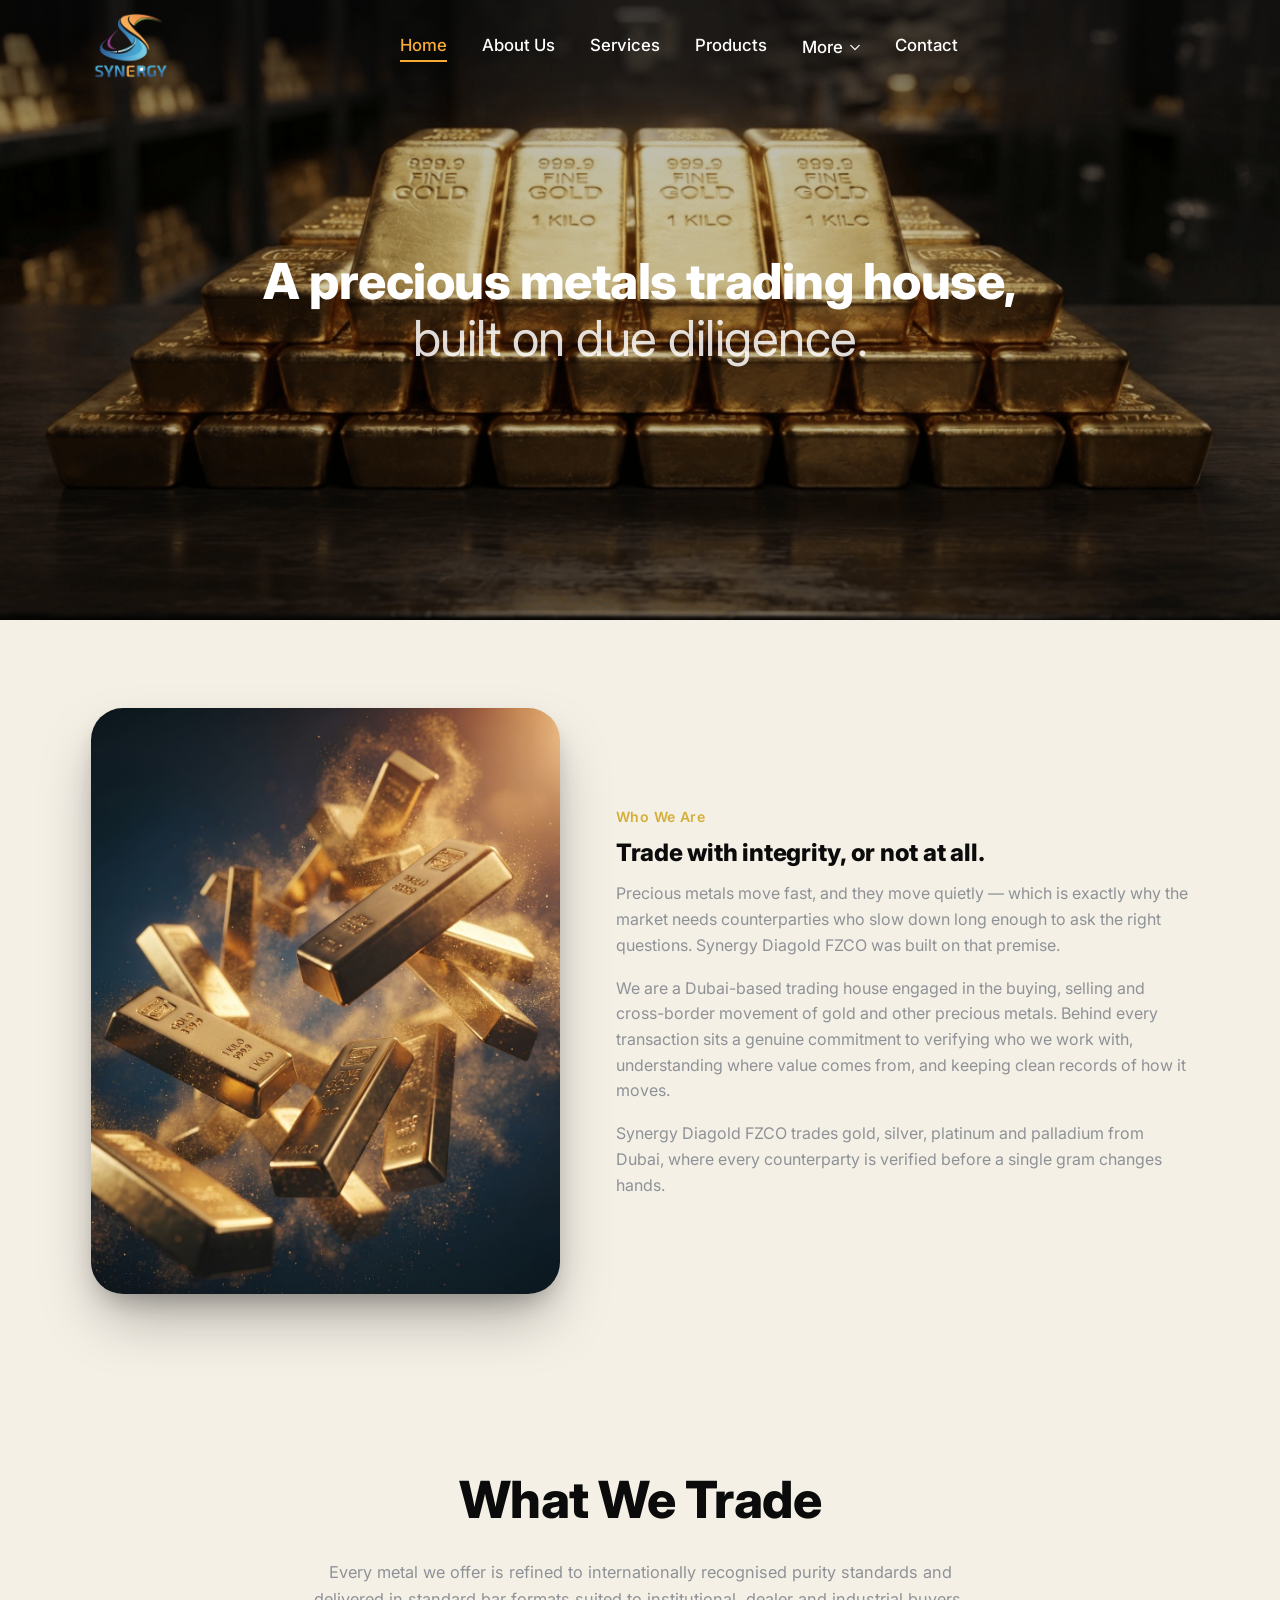
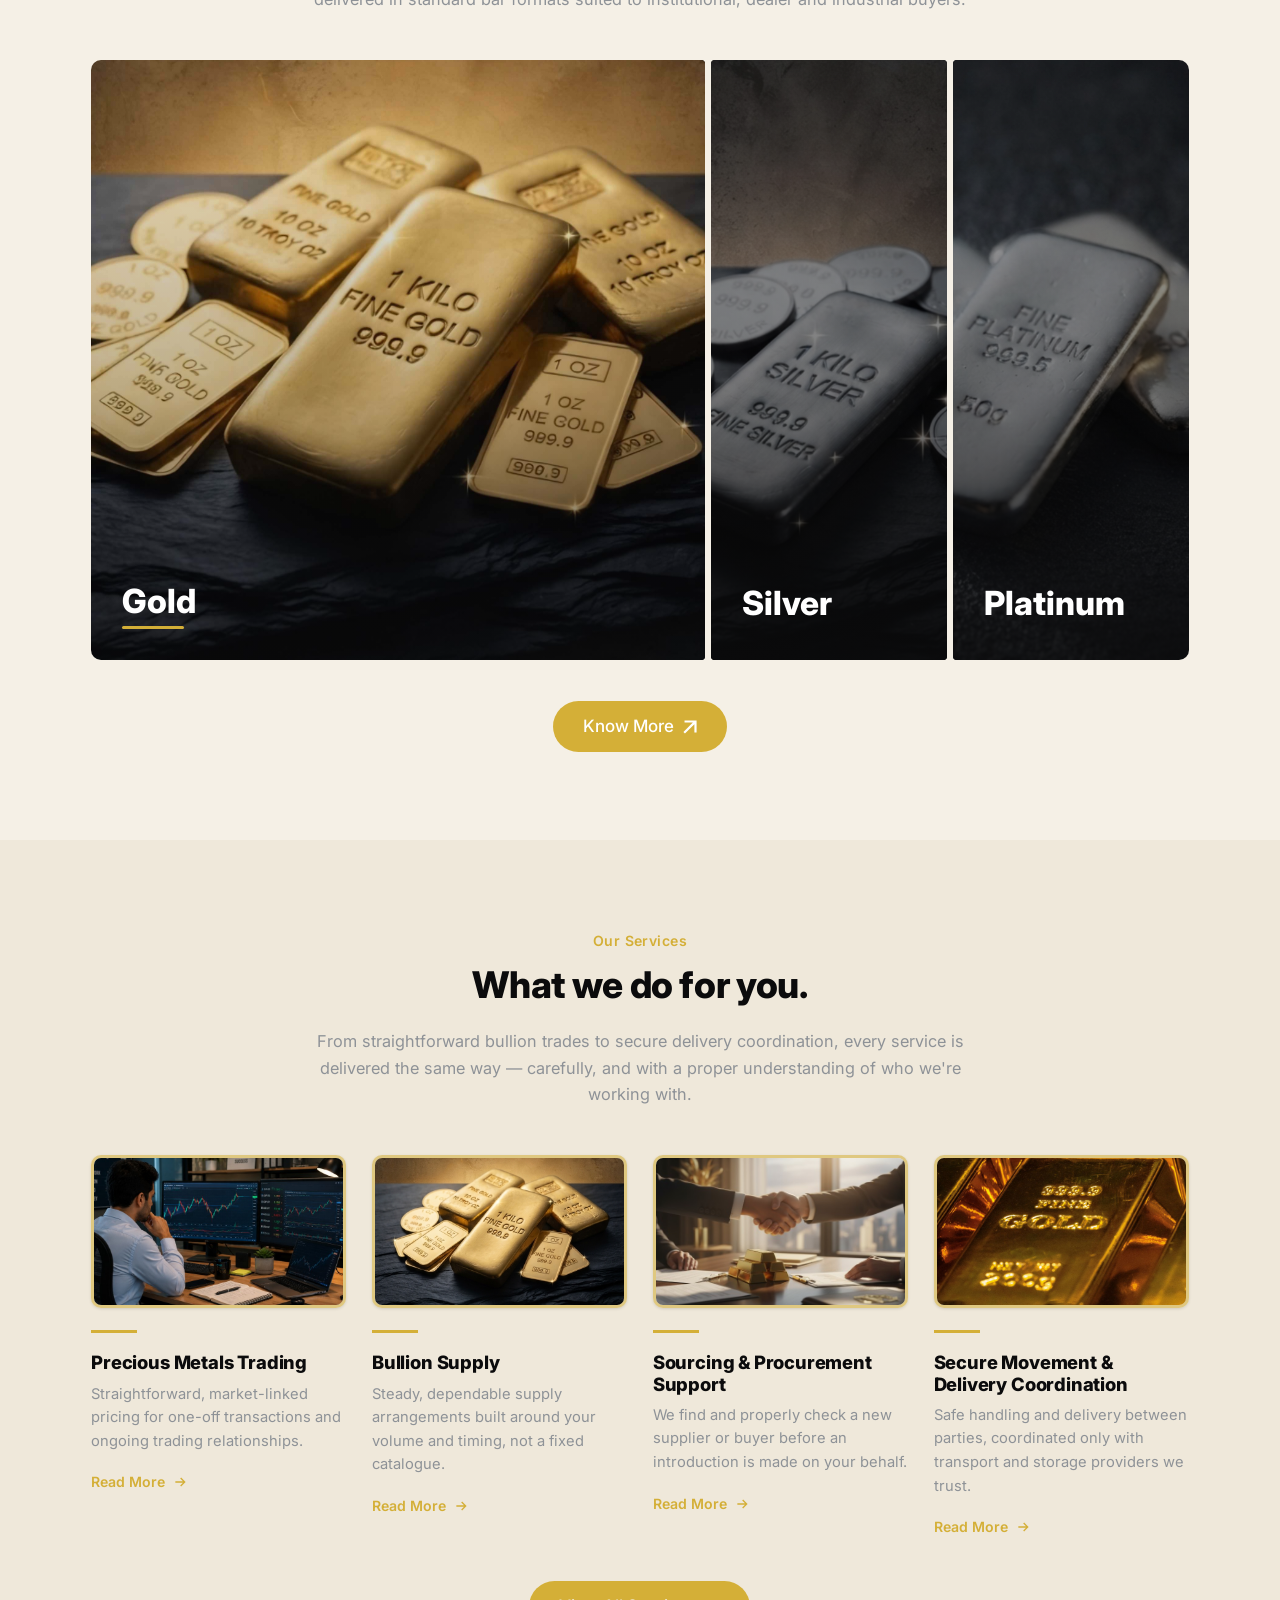
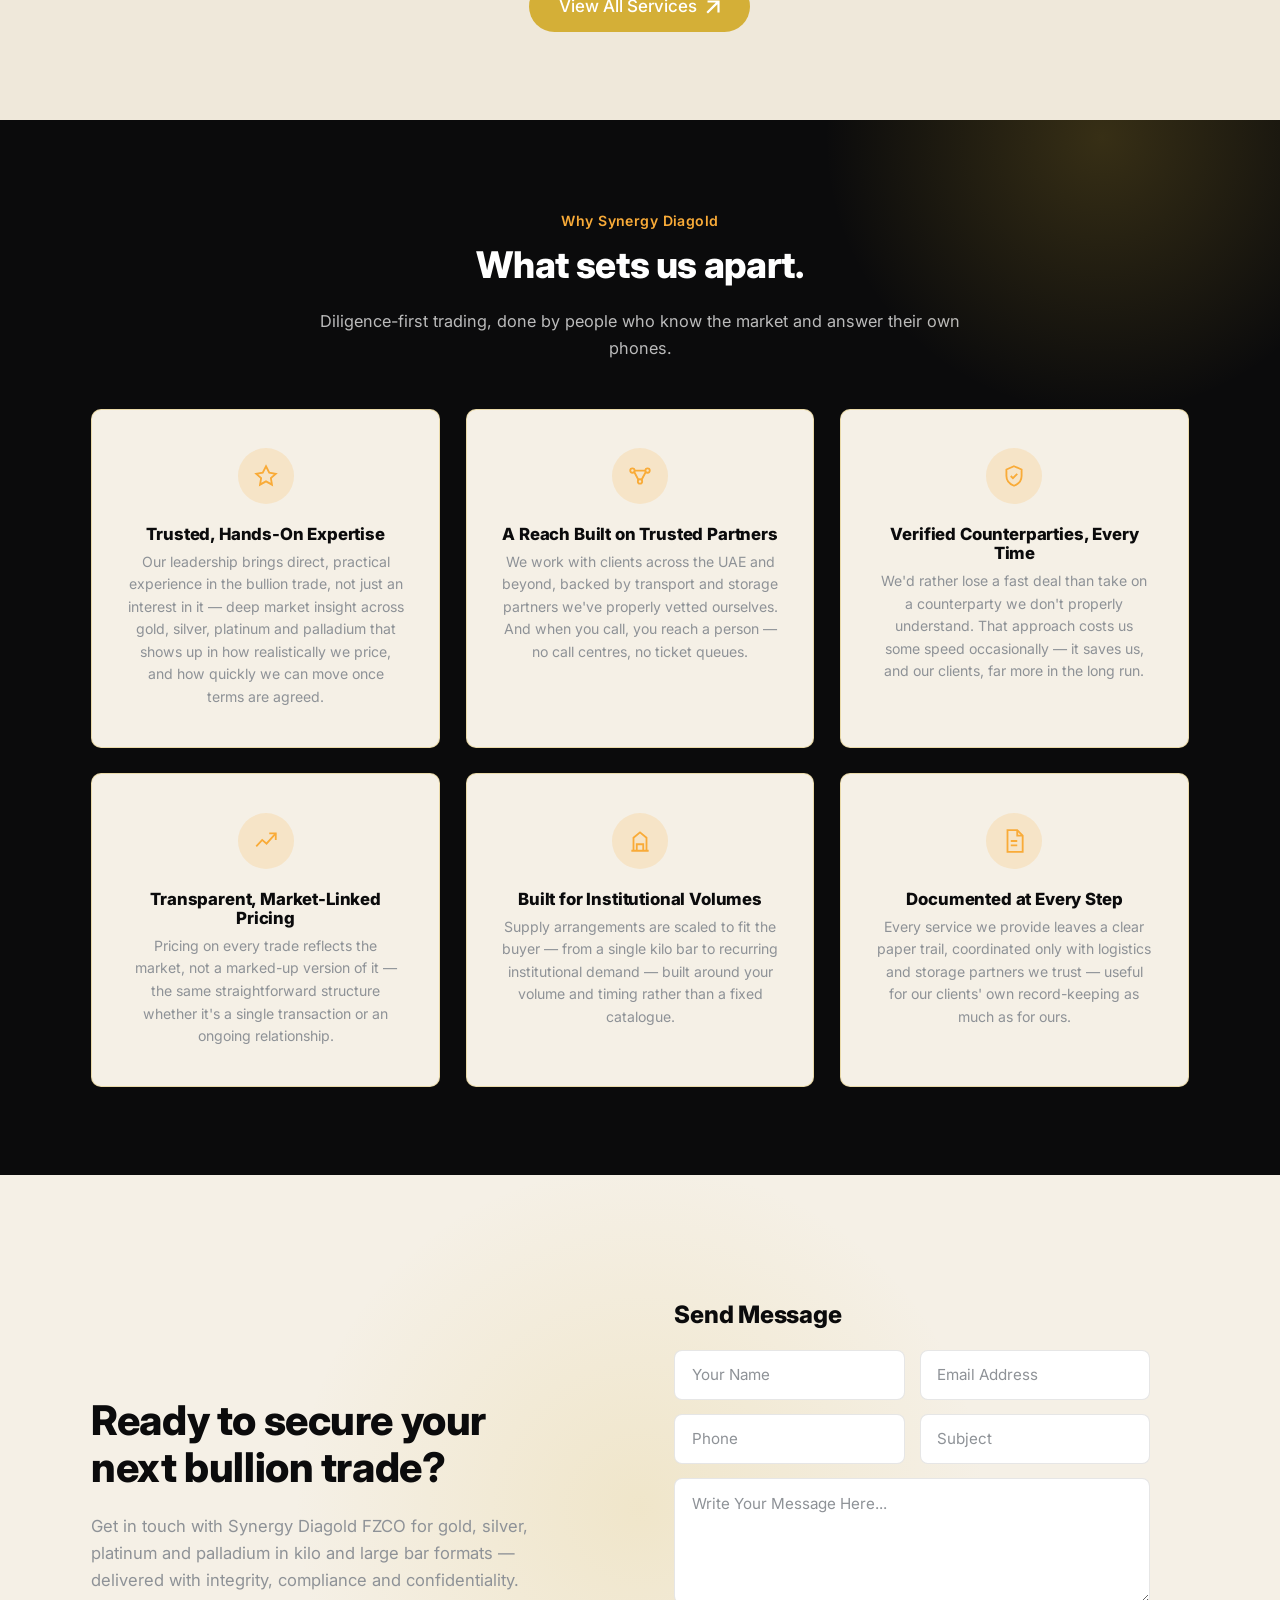
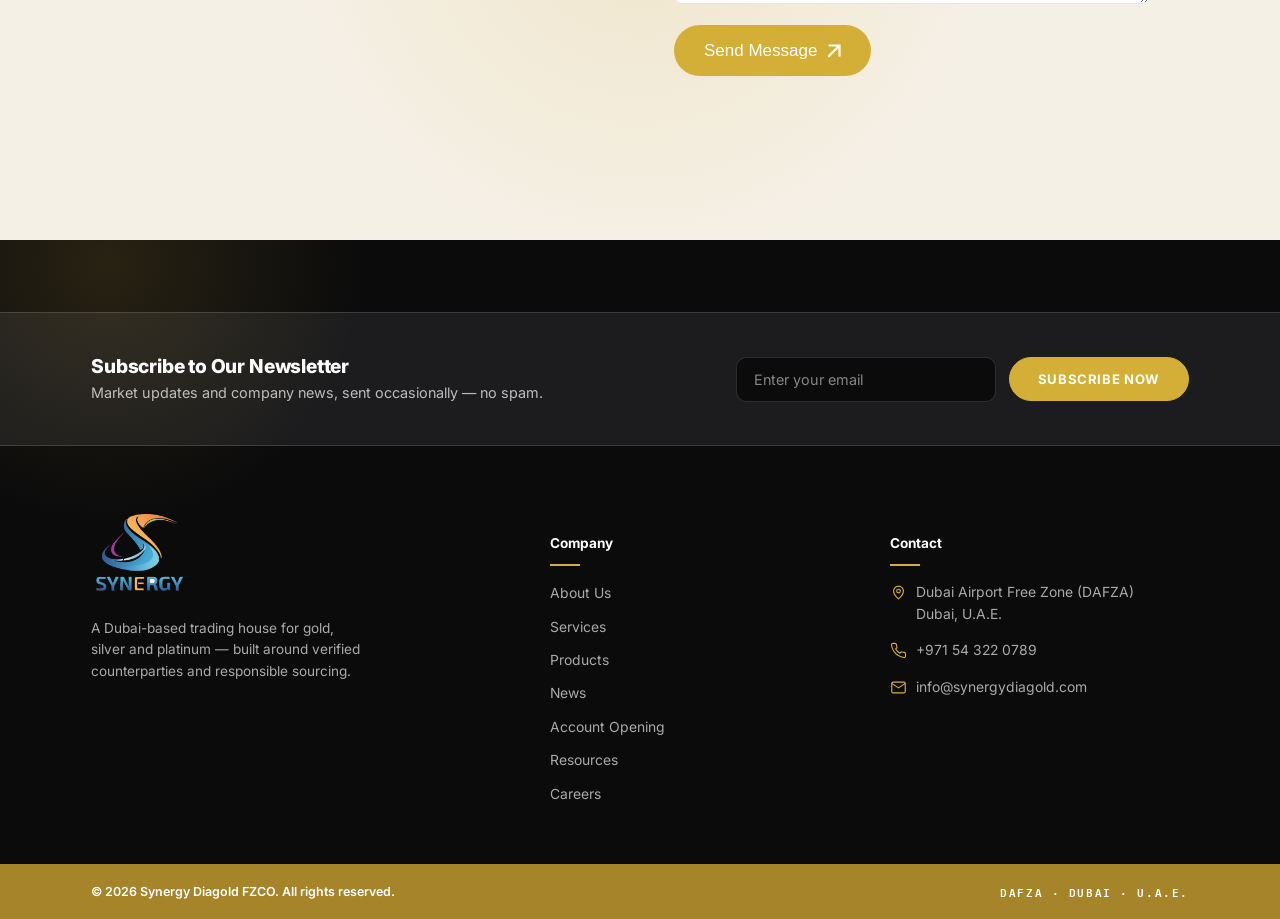
==== index.html @ ec971e3d "Initial commit: Synergy Diagold FZCO website Static multi-page site (home, about, services, products" ====
<!doctype html>
<html lang="en">
<head>
<meta charset="UTF-8">
<meta name="viewport" content="width=device-width, initial-scale=1.0">
<title>Synergy Diagold FZCO — Precious Metals Trading House, Dubai</title>
<meta name="description" content="Synergy Diagold FZCO trades gold, silver, platinum and palladium from Dubai, where every counterparty is verified before a single gram changes hands.">
<link rel="icon" type="image/png" sizes="32x32" href="assets/favicon-32.png">
<link rel="icon" type="image/png" sizes="16x16" href="assets/favicon-16.png">
<link rel="apple-touch-icon" sizes="180x180" href="assets/apple-touch-icon.png">
<link rel="preconnect" href="https://fonts.googleapis.com">
<link rel="preconnect" href="https://fonts.gstatic.com" crossorigin>
<link href="https://fonts.googleapis.com/css2?family=IBM+Plex+Mono:wght@400;500&family=Inter:wght@400;500;600;700;800&display=swap" rel="stylesheet">
<link rel="stylesheet" href="css/style.css">
</head>
<body>

<header class="site-header">
  <nav class="nav">
    <a href="index.html" class="nav-brand">
      <img src="assets/synergy-diagold-logo.png" alt="Synergy Diagold FZCO">
    </a>
    <ul class="nav-links">
      <li><a href="index.html">Home</a></li>
      <li><a href="about.html">About Us</a></li>
      <li><a href="services.html">Services</a></li>
      <li><a href="products.html">Products</a></li>
      <li class="nav-has-dropdown">
        <button type="button" class="nav-dropdown-toggle" aria-haspopup="true">
          More
          <svg class="nav-caret" viewBox="0 0 12 8" aria-hidden="true"><path d="M1 1.5 6 6.5 11 1.5" fill="none" stroke="currentColor" stroke-width="1.5" stroke-linecap="round" stroke-linejoin="round"/></svg>
        </button>
        <ul class="nav-dropdown-menu">
          <li><a href="news.html">News</a></li>
          <li><a href="account-opening.html">Account Opening</a></li>
          <li><a href="resources.html">Resources</a></li>
          <li><a href="careers.html">Careers</a></li>
        </ul>
      </li>
      <li><a href="contact.html">Contact</a></li>
    </ul>
    <div class="nav-cta">
      <button class="nav-toggle" aria-label="Toggle menu"><span></span><span></span><span></span></button>
    </div>
  </nav>
</header>

<div class="nav-overlay" id="navOverlay">
  <button class="nav-overlay-close" aria-label="Close menu">&times;</button>
  <ul class="nav-overlay-links">
    <li><a href="index.html">Home</a></li>
    <li><a href="about.html">About Us</a></li>
    <li><a href="services.html">Services</a></li>
    <li><a href="products.html">Products</a></li>
    <li class="nav-overlay-sub-label">More</li>
    <li><a href="news.html" class="is-sub">News</a></li>
    <li><a href="account-opening.html" class="is-sub">Account Opening</a></li>
    <li><a href="resources.html" class="is-sub">Resources</a></li>
    <li><a href="careers.html" class="is-sub">Careers</a></li>
    <li><a href="contact.html">Contact</a></li>
  </ul>
  <div class="nav-overlay-contact">
    <a href="mailto:info@synergydiagold.com">info@synergydiagold.com</a>
    <a href="tel:+971543220789">+971 54 322 0789</a>
  </div>
</div>

<section class="hero-slider" id="heroSlider">
  <div class="hero-slide-bg" id="heroSlideBg" style="background-image:url('images/banner.png');"></div>
  <div class="hero-tiles" id="heroTiles"></div>
  <div class="container hero-inner">
    <h1 class="hero-tagline">A precious metals trading house,<br><span class="tone-soft">built on due diligence.</span></h1>
  </div>
</section>

<section class="section on-light">
  <div class="container">
    <div class="about-block">
      <div class="about-photo">
        <img src="images/home.jpg" alt="Gold and precious metal bars handled by Synergy Diagold FZCO">
      </div>
      <div>
        <div class="eyebrow">Who We Are</div>
        <h2>Trade with integrity, or not at all.</h2>
        <p class="slate-text">Precious metals move fast, and they move quietly — which is exactly why the market needs counterparties who slow down long enough to ask the right questions. Synergy Diagold FZCO was built on that premise.</p>
        <p class="slate-text">We are a Dubai-based trading house engaged in the buying, selling and cross-border movement of gold and other precious metals. Behind every transaction sits a genuine commitment to verifying who we work with, understanding where value comes from, and keeping clean records of how it moves.</p>
        <p class="slate-text">Synergy Diagold FZCO trades gold, silver, platinum and palladium from Dubai, where every counterparty is verified before a single gram changes hands.</p>
      </div>
    </div>
  </div>
</section>

<section class="section on-light">
  <div class="container">
    <div class="section-head mx-auto text-center metals-head">
      <h2 class="split-words">What We Trade</h2>
      <p class="lede slate-text">Every metal we offer is refined to internationally recognised purity standards and delivered in standard bar formats suited to institutional, dealer and industrial buyers.</p>
    </div>
    <div class="metals-showcase metals-reveal" id="metalsPanel">
      <button type="button" class="metal-panel is-active" data-metal="gold">
        <img src="images/gold%20bar.jpg" alt="Gold bullion bars">
        <span class="metal-panel-shade" aria-hidden="true"></span>
        <span class="metal-panel-label">
          <span class="metal-panel-name">Gold</span>
          <span class="metal-panel-rule" aria-hidden="true"></span>
        </span>
      </button>
      <button type="button" class="metal-panel" data-metal="silver">
        <img src="images/silver%20bars.jpg" alt="Silver bullion bars">
        <span class="metal-panel-shade" aria-hidden="true"></span>
        <span class="metal-panel-label">
          <span class="metal-panel-name">Silver</span>
          <span class="metal-panel-rule" aria-hidden="true"></span>
        </span>
      </button>
      <button type="button" class="metal-panel" data-metal="platinum">
        <img src="images/platinum.jpg" alt="Platinum bullion bars">
        <span class="metal-panel-shade" aria-hidden="true"></span>
        <span class="metal-panel-label">
          <span class="metal-panel-name">Platinum</span>
          <span class="metal-panel-rule" aria-hidden="true"></span>
        </span>
      </button>
    </div>
    <div class="text-center" style="margin-top:2.6rem;">
      <a href="products.html" class="cta-arrow">
        <span>Know More</span>
        <em>
          <svg viewBox="0 0 16 17" aria-hidden="true"><path d="M13.338 5.044 1.882 16.5 0 14.618 11.455 3.162H1.359V0.5H16v14.641h-2.662V5.044Z" fill="currentColor"/></svg>
          <svg viewBox="0 0 16 17" aria-hidden="true"><path d="M13.338 5.044 1.882 16.5 0 14.618 11.455 3.162H1.359V0.5H16v14.641h-2.662V5.044Z" fill="currentColor"/></svg>
        </em>
      </a>
    </div>
  </div>
</section>

<section class="section on-alt">
  <div class="container">
    <div class="section-head mx-auto text-center">
      <div class="eyebrow">Our Services</div>
      <h2 class="split-words">What we do for you.</h2>
      <p class="lede slate-text">From straightforward bullion trades to secure delivery coordination, every service is delivered the same way — carefully, and with a proper understanding of who we're working with.</p>
    </div>
    <div class="teaser-grid">
      <a href="services.html#trading" class="svc-grid-card reveal-fade d1">
        <div class="svc-photo"><img src="images/trading-img.jpg" alt="Precious metals trading"></div>
        <div class="svc-rule"></div>
        <h3>Precious Metals Trading</h3>
        <p>Straightforward, market-linked pricing for one-off transactions and ongoing trading relationships.</p>
        <span class="svc-read-more">Read More <svg viewBox="0 0 24 24"><path d="M5 12h14M13 6l6 6-6 6"/></svg></span>
      </a>
      <a href="services.html#bullion-supply" class="svc-grid-card reveal-fade d2">
        <div class="svc-photo"><img src="images/gold-bar.png" alt="Bullion supply"></div>
        <div class="svc-rule"></div>
        <h3>Bullion Supply</h3>
        <p>Steady, dependable supply arrangements built around your volume and timing, not a fixed catalogue.</p>
        <span class="svc-read-more">Read More <svg viewBox="0 0 24 24"><path d="M5 12h14M13 6l6 6-6 6"/></svg></span>
      </a>
      <a href="services.html#sourcing-procurement" class="svc-grid-card reveal-fade d3">
        <div class="svc-photo"><img src="images/sourcing-img.jpg" alt="Sourcing and procurement support"></div>
        <div class="svc-rule"></div>
        <h3>Sourcing &amp; Procurement Support</h3>
        <p>We find and properly check a new supplier or buyer before an introduction is made on your behalf.</p>
        <span class="svc-read-more">Read More <svg viewBox="0 0 24 24"><path d="M5 12h14M13 6l6 6-6 6"/></svg></span>
      </a>
      <a href="services.html#secure-movement" class="svc-grid-card reveal-fade d4">
        <div class="svc-photo"><img src="images/gb.jpg" alt="Secure movement and delivery coordination"></div>
        <div class="svc-rule"></div>
        <h3>Secure Movement &amp; Delivery Coordination</h3>
        <p>Safe handling and delivery between parties, coordinated only with transport and storage providers we trust.</p>
        <span class="svc-read-more">Read More <svg viewBox="0 0 24 24"><path d="M5 12h14M13 6l6 6-6 6"/></svg></span>
      </a>
    </div>
    <div class="text-center" style="margin-top:2.6rem;">
      <a href="services.html" class="cta-arrow">
        <span>View All Services</span>
        <em>
          <svg viewBox="0 0 16 17" aria-hidden="true"><path d="M13.338 5.044 1.882 16.5 0 14.618 11.455 3.162H1.359V0.5H16v14.641h-2.662V5.044Z" fill="currentColor"/></svg>
          <svg viewBox="0 0 16 17" aria-hidden="true"><path d="M13.338 5.044 1.882 16.5 0 14.618 11.455 3.162H1.359V0.5H16v14.641h-2.662V5.044Z" fill="currentColor"/></svg>
        </em>
      </a>
    </div>
  </div>
</section>

<section class="section on-dark">
  <div class="container">
    <div class="section-head mx-auto text-center">
      <div class="eyebrow">Why Synergy Diagold</div>
      <h2 class="split-words">What sets us apart.</h2>
      <p class="lede slate-text">Diligence-first trading, done by people who know the market and answer their own phones.</p>
    </div>
    <div class="teaser-grid cols-3">
      <div class="value-card reveal-fade d1">
        <div class="icon-badge">
          <svg viewBox="0 0 24 24"><path d="M12 3l3 6 6 1-4.5 4 1 6L12 17l-5.5 3 1-6L3 10l6-1z"/></svg>
        </div>
        <h3>Trusted, Hands-On Expertise</h3>
        <p>Our leadership brings direct, practical experience in the bullion trade, not just an interest in it &mdash; deep market insight across gold, silver, platinum and palladium that shows up in how realistically we price, and how quickly we can move once terms are agreed.</p>
      </div>
      <div class="value-card reveal-fade d2">
        <div class="icon-badge">
          <svg viewBox="0 0 24 24"><circle cx="5" cy="7" r="2"/><circle cx="19" cy="7" r="2"/><circle cx="12" cy="17" r="2"/><path d="M6.7 8.3 10.5 15.5M17.3 8.3 13.5 15.5M7 7h10"/></svg>
        </div>
        <h3>A Reach Built on Trusted Partners</h3>
        <p>We work with clients across the UAE and beyond, backed by transport and storage partners we've properly vetted ourselves. And when you call, you reach a person &mdash; no call centres, no ticket queues.</p>
      </div>
      <div class="value-card reveal-fade d3">
        <div class="icon-badge">
          <svg viewBox="0 0 24 24"><path d="M12 3l7 3v6c0 4.5-3 7.5-7 9-4-1.5-7-4.5-7-9V6l7-3z"/><path d="M9 12l2 2 4-4"/></svg>
        </div>
        <h3>Verified Counterparties, Every Time</h3>
        <p>We'd rather lose a fast deal than take on a counterparty we don't properly understand. That approach costs us some speed occasionally &mdash; it saves us, and our clients, far more in the long run.</p>
      </div>
      <div class="value-card reveal-fade d4">
        <div class="icon-badge">
          <svg viewBox="0 0 24 24"><path d="M3 17l5.5-6 4 3.5L21 5"/><path d="M15 5h6v6"/></svg>
        </div>
        <h3>Transparent, Market-Linked Pricing</h3>
        <p>Pricing on every trade reflects the market, not a marked-up version of it &mdash; the same straightforward structure whether it's a single transaction or an ongoing relationship.</p>
      </div>
      <div class="value-card reveal-fade d1">
        <div class="icon-badge">
          <svg viewBox="0 0 24 24"><path d="M4 21h16M6 21V9l6-5 6 5v12M9 21v-6h6v6"/></svg>
        </div>
        <h3>Built for Institutional Volumes</h3>
        <p>Supply arrangements are scaled to fit the buyer &mdash; from a single kilo bar to recurring institutional demand &mdash; built around your volume and timing rather than a fixed catalogue.</p>
      </div>
      <div class="value-card reveal-fade d2">
        <div class="icon-badge">
          <svg viewBox="0 0 24 24"><path d="M6 2h9l5 5v15H6z"/><path d="M15 2v5h5"/><path d="M9 12h6M9 16h6"/></svg>
        </div>
        <h3>Documented at Every Step</h3>
        <p>Every service we provide leaves a clear paper trail, coordinated only with logistics and storage partners we trust &mdash; useful for our clients' own record-keeping as much as for ours.</p>
      </div>
    </div>
  </div>
</section>

<section class="section on-light closing-cta">
  <div class="container">
    <div class="closing-cta-grid">
      <div class="closing-cta-copy">
        <h2 class="split-words">Ready to secure your next bullion trade?</h2>
        <p class="slate-text">Get in touch with Synergy Diagold FZCO for gold, silver, platinum and palladium in kilo and large bar formats &mdash; delivered with integrity, compliance and confidentiality.</p>
      </div>
      <div class="closing-cta-form-panel">
        <h3>Send Message</h3>
        <form class="closing-cta-form js-enquiry-form" id="quickEnquiryForm" novalidate>
          <div class="closing-cta-row">
            <input type="text" name="name" placeholder="Your Name" autocomplete="name" required>
            <input type="email" name="email" placeholder="Email Address" autocomplete="email" required>
          </div>
          <div class="closing-cta-row">
            <input type="tel" name="phone" placeholder="Phone" autocomplete="tel" required>
            <input type="text" name="subject" placeholder="Subject">
          </div>
          <textarea name="message" rows="5" placeholder="Write Your Message Here..." required></textarea>
          <button type="submit" class="cta-arrow">
            <span>Send Message</span>
            <em>
              <svg viewBox="0 0 16 17" aria-hidden="true"><path d="M13.338 5.044 1.882 16.5 0 14.618 11.455 3.162H1.359V0.5H16v14.641h-2.662V5.044Z" fill="currentColor"/></svg>
              <svg viewBox="0 0 16 17" aria-hidden="true"><path d="M13.338 5.044 1.882 16.5 0 14.618 11.455 3.162H1.359V0.5H16v14.641h-2.662V5.044Z" fill="currentColor"/></svg>
            </em>
          </button>
          <p class="closing-cta-note form-status" role="status" aria-live="polite"></p>
        </form>
      </div>
    </div>
  </div>
</section>

<footer class="site-footer">
  <div class="newsletter-strip">
    <div class="container newsletter-inner">
      <div>
        <h3>Subscribe to Our Newsletter</h3>
        <p>Market updates and company news, sent occasionally &mdash; no spam.</p>
      </div>
      <form class="newsletter-form js-newsletter-form" novalidate>
        <input type="email" name="email" placeholder="Enter your email" required>
        <button type="submit" class="btn btn-primary">Subscribe Now</button>
      </form>
    </div>
  </div>
  <div class="container">
    <div class="footer-grid">
      <div class="footer-brand">
        <img src="assets/synergy-diagold-logo.png" alt="Synergy Diagold FZCO">
        <p>A Dubai-based trading house for gold, silver and platinum — built around verified counterparties and responsible sourcing.</p>
      </div>
      <div class="footer-col">
        <h5>Company</h5>
        <ul>
          <li><a href="about.html">About Us</a></li>
          <li><a href="services.html">Services</a></li>
          <li><a href="products.html">Products</a></li>
          <li><a href="news.html">News</a></li>
          <li><a href="account-opening.html">Account Opening</a></li>
          <li><a href="resources.html">Resources</a></li>
          <li><a href="careers.html">Careers</a></li>
        </ul>
      </div>
      <div class="footer-col">
        <h5>Contact</h5>
        <ul class="footer-contact">
          <li>
            <svg viewBox="0 0 24 24" aria-hidden="true"><path d="M12 21s7-5.686 7-11a7 7 0 1 0-14 0c0 5.314 7 11 7 11z"/><circle cx="12" cy="10" r="2.6"/></svg>
            <span>Dubai Airport Free Zone (DAFZA)<br>Dubai, U.A.E.</span>
          </li>
          <li>
            <svg viewBox="0 0 24 24" aria-hidden="true"><path d="M22 16.9v3a2 2 0 0 1-2.2 2 19.8 19.8 0 0 1-8.6-3.1 19.5 19.5 0 0 1-6-6A19.8 19.8 0 0 1 2.1 4.2 2 2 0 0 1 4.1 2h3a2 2 0 0 1 2 1.7c.1.9.3 1.8.6 2.7a2 2 0 0 1-.4 2.1L8 9.8a16 16 0 0 0 6 6l1.3-1.3a2 2 0 0 1 2.1-.4c.9.3 1.8.5 2.7.6a2 2 0 0 1 1.7 2z"/></svg>
            <a href="tel:+971543220789">+971 54 322 0789</a>
          </li>
          <li>
            <svg viewBox="0 0 24 24" aria-hidden="true"><rect x="2.5" y="4.5" width="19" height="15" rx="2"/><path d="m3 6.5 9 6 9-6"/></svg>
            <a href="mailto:info@synergydiagold.com">info@synergydiagold.com</a>
          </li>
        </ul>
      </div>
    </div>
  </div>
  <div class="footer-bottom">
    <div class="container footer-bottom-inner">
      <span class="footer-copyright">&copy; 2026 Synergy Diagold FZCO. All rights reserved.</span>
      <span class="small-caps">DAFZA &middot; Dubai &middot; U.A.E.</span>
    </div>
  </div>
</footer>

<button class="back-to-top" aria-label="Back to top">&uarr;</button>

<script src="js/main.js"></script>
</body>
</html>
---- css/style.css ----
/* ==========================================================================
   Synergy Diagold FZCO — Design System v5
   Recoloured to the Diagold Trading brand palette (Onyx black, Charcoal,
   Classic & Antique gold, Platinum silver, Steel gray, Ivory) — see
   Diagold_Color_Palette_1.pdf. Structural layout unchanged from v4.
   ========================================================================== */

:root {
  --white: #FFFFFF;
  --ivory: #F5F0E6;
  --gray-light: #EFE8DA;
  --gray-mid: #E4E5E7;
  --ink: #0B0B0C;
  --ink-soft: #1C1C1E;
  --ink-line: rgba(255, 255, 255, 0.14);
  --indigo: #D4AF37;
  --indigo-light: #F9AB38;
  --indigo-deep: #A6842A;
  --sky: #C7C9CC;
  --sky-deep: #8E9297;
  --purple: #A6842A;
  --purple-light: #D4AF37;
  --text-dark: #0B0B0C;
  --text-muted: #8E9297;
  --line-on-light: rgba(11, 11, 12, 0.1);

  --font-heading: 'Inter', -apple-system, BlinkMacSystemFont, sans-serif;
  --font-body: 'Inter', -apple-system, BlinkMacSystemFont, sans-serif;
  --font-mono: 'IBM Plex Mono', 'Courier New', monospace;

  --radius: 10px;
  --radius-pill: 999px;
  --max-width: 1200px;
  --gutter: clamp(1.5rem, 4vw, 3.5rem);
}

/* ---------- Reset ---------- */
*, *::before, *::after { box-sizing: border-box; }
html { scroll-behavior: smooth; scroll-padding-top: 6.5rem; }
body {
  margin: 0;
  background: var(--ivory);
  color: var(--text-dark);
  font-family: var(--font-body);
  font-size: 16px;
  line-height: 1.6;
  -webkit-font-smoothing: antialiased;
}
img { max-width: 100%; display: block; }
a { color: inherit; text-decoration: none; }
ul { margin: 0; padding: 0; list-style: none; }
h1, h2, h3, h4 {
  font-family: var(--font-heading);
  font-weight: 800;
  line-height: 1.15;
  margin: 0 0 0.6em;
  letter-spacing: -0.01em;
  color: var(--text-dark);
}
p { margin: 0 0 1.1em; }
p:last-child { margin-bottom: 0; }

.container {
  max-width: var(--max-width);
  margin: 0 auto;
  padding: 0 var(--gutter);
}

/* ---------- Eyebrow ---------- */
.eyebrow {
  display: inline-block;
  font-family: var(--font-body);
  font-size: 0.88rem;
  font-weight: 600;
  letter-spacing: 0.03em;
  color: var(--indigo);
  margin-bottom: 0.8em;
}
.on-dark .eyebrow { color: var(--indigo-light); }

/* ---------- Buttons ---------- */
.btn {
  display: inline-flex;
  align-items: center;
  gap: 0.6em;
  padding: 0.95em 1.8em;
  font-family: var(--font-body);
  font-size: 0.9rem;
  font-weight: 600;
  border: 1px solid transparent;
  border-radius: var(--radius);
  cursor: pointer;
  transition: all 0.2s ease;
}
.btn-primary {
  background: var(--indigo);
  color: var(--white);
  border-color: var(--indigo);
}
.btn-primary:hover { background: var(--indigo-deep); border-color: var(--indigo-deep); }
.btn-dark {
  background: var(--ink);
  color: var(--white);
  border-color: var(--ink);
}
.btn-dark:hover { background: var(--ink-soft); }
.btn-ghost-dark {
  background: transparent;
  color: var(--white);
  border-color: var(--ink-line);
}
.btn-ghost-dark:hover { border-color: var(--indigo-light); color: var(--indigo-light); }
.btn-ghost-light {
  background: transparent;
  color: var(--text-dark);
  border-color: var(--line-on-light);
}
.btn-ghost-light:hover { border-color: var(--indigo); color: var(--indigo); }
.btn-link {
  display: inline-flex;
  align-items: center;
  gap: 0.5em;
  color: var(--indigo);
  font-weight: 600;
  font-size: 0.9rem;
  padding: 0;
}
.btn-link::after { content: '\2192'; transition: transform 0.2s ease; }
.btn-link:hover::after { transform: translateX(4px); }

/* ---------- Header / Nav — floats over the hero/banner image ---------- */
.site-header {
  position: fixed;
  top: 0; left: 0; right: 0;
  z-index: 100;
  background: linear-gradient(180deg, rgba(11,11,12,0.55) 0%, rgba(11,11,12,0.28) 65%, rgba(11,11,12,0) 100%);
  border-bottom: none;
  padding-bottom: 1.5rem;
}
.nav {
  display: flex;
  align-items: center;
  justify-content: space-between;
  padding: 0.7rem var(--gutter);
  max-width: var(--max-width);
  margin: 0 auto;
}
.nav-brand { display: flex; align-items: center; gap: 0.7em; }
.nav-brand img { height: 72px; width: auto; }
.nav-links { display: flex; gap: 2.2rem; }
.nav-links a {
  font-size: 1.05rem;
  font-weight: 500;
  color: var(--white);
  position: relative;
  padding: 0.3em 0;
  transition: color 0.2s ease;
}
.nav-links a:hover, .nav-links a.active { color: var(--indigo-light); }
.nav-cta { display: flex; align-items: center; gap: 1.4rem; }
.nav-cta .btn { padding: 0.75em 1.5em; font-size: 0.85rem; }
.nav-toggle {
  display: none;
  background: none;
  border: none;
  color: var(--white);
  font-size: 1.5rem;
  cursor: pointer;
}

@media (max-width: 900px) {
  .nav-links {
    position: absolute;
    top: 100%; left: 0; right: 0;
    background: rgba(11,11,12,0.95);
    flex-direction: column;
    gap: 0;
    border-top: 1px solid rgba(255,255,255,0.12);
    max-height: 0;
    overflow: hidden;
    transition: max-height 0.3s ease;
  }
  .nav-links.open { max-height: 400px; }
  .nav-links a { padding: 1em var(--gutter); border-bottom: 1px solid rgba(255,255,255,0.12); width: 100%; }
  .nav-cta .btn-text { display: none; }
  .nav-toggle { display: block; }
}

/* ---------- Dark surface ---------- */
.on-dark {
  position: relative;
  background: var(--ink);
  color: var(--white);
  overflow: hidden;
}
.on-dark::after {
  content: '';
  position: absolute;
  right: -8%;
  top: -25%;
  width: 560px;
  height: 560px;
  border-radius: 50%;
  background: radial-gradient(circle, rgba(212,175,55,0.22) 0%, transparent 70%);
  pointer-events: none;
}
.on-dark .slate-text, .on-dark p { color: rgba(255,255,255,0.72); }
.on-dark h1, .on-dark h2, .on-dark h3, .on-dark h4 { color: var(--white); }

/* ---------- Hero ---------- */
.hero { padding: 6rem 0 5.5rem; position: relative; }
.hero-inner { max-width: 680px; position: relative; z-index: 1; }
.hero h1 { font-size: clamp(2.3rem, 4.6vw, 3.6rem); font-weight: 800; }
.hero .lede { font-size: 1.1rem; color: rgba(255,255,255,0.78); max-width: 580px; }
.hero-actions { display: flex; gap: 1rem; margin-top: 2.2rem; flex-wrap: wrap; }

/* ---------- Page header ---------- */
.page-header { padding: 9rem 0 2.8rem; position: relative; overflow: hidden; }
.page-header .container { position: relative; z-index: 1; }
.page-header h1 { font-size: clamp(2rem, 3.8vw, 2.7rem); font-weight: 800; }
.page-header .lede { max-width: 620px; font-size: 1.02rem; color: rgba(255,255,255,0.78); }
.page-header .lede strong { color: var(--indigo-light); font-weight: 700; }
.breadcrumb {
  display: flex; align-items: center; gap: 0.6em;
  font-size: 0.88rem; font-weight: 500;
  margin-top: 1.4rem; color: rgba(255,255,255,0.8);
}
.breadcrumb .sep, .breadcrumb .current { color: var(--indigo-light); }

/* generic section blocks */
.section { padding: 5.5rem 0; }
.section-sm { padding: 3.5rem 0; }
.on-light { background: var(--ivory); }
.on-alt { background: var(--gray-light); }
.slate-text { color: var(--text-muted); }

.section-head { max-width: 680px; margin-bottom: 3rem; }
.section-head h2 { font-size: clamp(1.7rem, 3vw, 2.3rem); }
.section-head .lede { font-size: 1.02rem; }

/* ---------- About block (photo + text) ---------- */
.about-block { display: grid; grid-template-columns: 0.9fr 1.1fr; gap: 3.5rem; align-items: center; }
@media (max-width: 860px) { .about-block { grid-template-columns: 1fr; } }
.about-photo { position: relative; }
.about-photo img {
  width: 100%;
  height: 100%;
  object-fit: cover;
  aspect-ratio: 4/5;
  border-radius: 32px;
  box-shadow: 0 30px 60px -12px rgba(11,11,12,0.35), 0 12px 24px -8px rgba(11,11,12,0.25);
  transition: transform 0.35s ease, box-shadow 0.35s ease;
}
.about-photo:hover img {
  transform: translateY(-6px);
  box-shadow: 0 40px 70px -12px rgba(11,11,12,0.4), 0 16px 28px -8px rgba(11,11,12,0.3);
}
.about-photo::before {
  content: '';
  position: absolute;
  right: -16px; bottom: -16px;
  width: 55%; height: 55%;
  border: 2px solid var(--indigo);
  border-radius: 32px;
  z-index: -1;
}
.about-block.is-reverse { grid-template-columns: 1.1fr 0.9fr; }
.about-block.is-reverse .about-photo { order: 2; }
.about-block.is-reverse .about-copy { order: 1; }
@media (max-width: 860px) {
  .about-block.is-reverse { grid-template-columns: 1fr; }
  .about-block.is-reverse .about-photo, .about-block.is-reverse .about-copy { order: 0; }
}
.product-spec-row { display: flex; flex-wrap: wrap; gap: 0.6rem; margin: 1rem 0 1.4rem; }
.product-spec-pill {
  font-family: var(--font-mono);
  font-size: 0.74rem;
  letter-spacing: 0.03em;
  color: var(--indigo-deep);
  background: rgba(212,175,55,0.08);
  border: 1px solid rgba(212,175,55,0.45);
  border-radius: var(--radius-pill);
  padding: 0.4em 0.9em;
  transition: background 0.3s ease, border-color 0.3s ease;
}
.about-block:hover .product-spec-pill { border-color: var(--indigo); background: rgba(212,175,55,0.14); }
.about-copy .mini-list { border-top: 1px dashed var(--line-on-light); padding-top: 1rem; margin-top: 1.3rem; }
.about-copy .mini-list li { font-size: 0.9rem; color: var(--text-muted); padding: 0.45em 0 0.45em 1.2em; position: relative; }
.about-copy .mini-list li::before {
  content: ''; position: absolute; left: 0; top: 1em;
  width: 5px; height: 5px; border-radius: 50%;
  background: var(--indigo);
}

/* ---------- Services intro (quote-mark lede) ---------- */
.services-intro { position: relative; max-width: 780px; margin: 0 auto 3.6rem; text-align: center; }
.services-intro-mark { display: inline-flex; width: 38px; margin-bottom: 1rem; color: rgba(212,175,55,0.4); }
.services-intro-mark svg { width: 100%; height: auto; display: block; }
.services-intro .lede { font-size: 1.14rem; line-height: 1.75; margin-bottom: 0; }
.services-intro strong { color: var(--indigo-deep); font-weight: 700; }
.services-intro-rule {
  display: block;
  width: 64px; height: 3px;
  background: var(--indigo);
  margin: 1.7rem auto 0;
  border-radius: 2px;
  transition: width 0.4s ease;
}
.services-intro:hover .services-intro-rule { width: 96px; }

/* ---------- Teaser cards (What We Do) ---------- */
.teaser-grid { display: grid; grid-template-columns: repeat(4, 1fr); gap: 1.6rem; }
@media (max-width: 960px) { .teaser-grid { grid-template-columns: 1fr 1fr; } }
@media (max-width: 560px) { .teaser-grid { grid-template-columns: 1fr; } }
.teaser-card {
  background: var(--ivory);
  border: 1px solid var(--line-on-light);
  border-radius: var(--radius);
  padding: 2.2rem 1.8rem;
  transition: box-shadow 0.2s ease, transform 0.2s ease;
}
.teaser-card:hover { box-shadow: 0 12px 30px rgba(11,11,12,0.12); transform: translateY(-3px); }
.icon-badge {
  width: 56px; height: 56px;
  border-radius: 50%;
  background: rgba(212,175,55,0.12);
  display: flex; align-items: center; justify-content: center;
  margin-bottom: 1.3rem;
}
.icon-badge svg { width: 26px; height: 26px; stroke: var(--indigo); fill: none; stroke-width: 1.7; }
.on-dark .icon-badge { background: rgba(249,171,56,0.18); }
.on-dark .icon-badge svg { stroke: var(--indigo-light); }
.teaser-card h3 { font-size: 1.1rem; margin-bottom: 0.4em; }
.teaser-card p { font-size: 0.9rem; color: var(--text-muted); }

/* ---------- Stepper (services detail) ---------- */
.stepper { display: flex; flex-direction: column; }
.step-row {
  display: grid;
  grid-template-columns: 68px 1fr;
  gap: 1.6rem;
  padding: 2.2rem 0;
  border-bottom: 1px solid var(--line-on-light);
}
.on-dark .step-row { border-bottom-color: var(--ink-line); }
.step-row:last-child { border-bottom: none; }
.step-icon {
  width: 60px; height: 60px;
  border-radius: 50%;
  background: rgba(212,175,55,0.12);
  display: flex; align-items: center; justify-content: center;
  flex-shrink: 0;
}
.step-icon svg { width: 26px; height: 26px; stroke: var(--indigo); fill: none; stroke-width: 1.6; }
.on-dark .step-icon { background: rgba(249,171,56,0.18); }
.on-dark .step-icon svg { stroke: var(--indigo-light); }
.step-row h3 { font-size: 1.2rem; margin-bottom: 0.3em; }
.step-row p { font-size: 0.95rem; max-width: 640px; }
.step-row ul.mini-list { margin-top: 0.8rem; }
.step-row ul.mini-list li {
  font-size: 0.88rem;
  color: var(--text-muted);
  padding: 0.35em 0 0.35em 1.1em;
  position: relative;
}
.on-dark .step-row ul.mini-list li { color: rgba(255,255,255,0.65); }
.step-row ul.mini-list li::before {
  content: ''; position: absolute; left: 0; top: 0.9em;
  width: 5px; height: 5px; border-radius: 50%;
  background: var(--indigo);
}

/* ---------- Detail blocks (bordered, bulleted, luxury) ---------- */
.detail-grid { display: grid; grid-template-columns: repeat(2, 1fr); gap: 1.8rem; }
@media (max-width: 860px) { .detail-grid { grid-template-columns: 1fr; } }
.detail-block {
  background: var(--ivory);
  border: 3px solid rgba(212,175,55,0.55);
  border-radius: var(--radius);
  padding: 2.4rem;
  box-shadow: 0 12px 28px rgba(0,0,0,0.22);
  opacity: 0;
  transition: transform 0.3s cubic-bezier(.2,.8,.2,1), box-shadow 0.3s ease, border-color 0.3s ease;
}
.detail-block:hover {
  transform: translateY(-6px);
  box-shadow: 0 24px 44px rgba(0,0,0,0.3);
  border-color: var(--indigo);
}
.detail-grid .detail-block:nth-child(odd).is-visible { animation: blockSlideInLeft 0.7s cubic-bezier(.2,.8,.2,1) forwards; }
.detail-grid .detail-block:nth-child(even).is-visible { animation: blockSlideInRight 0.7s cubic-bezier(.2,.8,.2,1) forwards; }
.detail-grid .detail-block:nth-child(1).is-visible, .detail-grid .detail-block:nth-child(2).is-visible { animation-delay: 0s; }
.detail-grid .detail-block:nth-child(3).is-visible, .detail-grid .detail-block:nth-child(4).is-visible { animation-delay: 0.15s; }
@keyframes blockSlideInLeft {
  from { opacity: 0; transform: translateX(-70px); }
  to { opacity: 1; transform: translateX(0); }
}
@keyframes blockSlideInRight {
  from { opacity: 0; transform: translateX(70px); }
  to { opacity: 1; transform: translateX(0); }
}
/* keep card text legible when the surrounding section is dark */
.on-dark .detail-block h3 { color: var(--text-dark); }
.on-dark .detail-block > p { color: var(--text-muted); }
.on-dark .detail-block ul.mini-list li { color: var(--text-muted); }
.icon-ring {
  width: 60px; height: 60px;
  border-radius: 50%;
  border: 1.5px solid var(--indigo);
  display: flex; align-items: center; justify-content: center;
  margin-bottom: 1.4rem;
  transition: background 0.3s ease;
}
.icon-ring svg { width: 24px; height: 24px; stroke: var(--indigo); fill: none; stroke-width: 1.5; }
.detail-block:hover .icon-ring { background: var(--indigo); }
.detail-block:hover .icon-ring svg { stroke: var(--white); }
.detail-block h3 { font-size: 1.2rem; margin-bottom: 0.5em; }
.detail-block > p { font-size: 0.95rem; color: var(--text-muted); margin-bottom: 1.2rem; }
.detail-block ul.mini-list {
  border-top: 1px dashed var(--line-on-light);
  padding-top: 1rem;
}
.detail-block ul.mini-list li {
  font-size: 0.88rem;
  color: var(--text-muted);
  padding: 0.45em 0 0.45em 1.2em;
  position: relative;
}
.detail-block ul.mini-list li::before {
  content: ''; position: absolute; left: 0; top: 1em;
  width: 5px; height: 5px; border-radius: 50%;
  background: var(--indigo);
}

/* ---------- Product photo card ---------- */
.grid-3 { display: grid; grid-template-columns: repeat(3, 1fr); gap: 1.8rem; }
.grid-2 { display: grid; grid-template-columns: repeat(2, 1fr); gap: 1.8rem; }
@media (max-width: 860px) { .grid-3, .grid-2 { grid-template-columns: 1fr; } }

.product-card {
  position: relative;
  border-radius: var(--radius);
  overflow: hidden;
  aspect-ratio: 4/5;
  background: var(--ink);
  border: 2px solid rgba(212,175,55,0.28);
}
.product-card:hover { border-color: var(--indigo); }
.product-card img { width: 100%; height: 100%; object-fit: cover; transition: transform 0.6s cubic-bezier(.2,.8,.2,1); }
.product-card:hover img { transform: scale(1.08); }
.product-card::after {
  content: '';
  position: absolute;
  inset: 0;
  background: linear-gradient(180deg, rgba(11,11,12,0) 45%, rgba(11,11,12,0.92) 100%);
}
.product-card::before {
  content: '';
  position: absolute;
  inset: 0;
  z-index: 1;
  background: linear-gradient(115deg, transparent 40%, rgba(255,255,255,0.32) 50%, transparent 60%);
  transform: translateX(-130%);
  pointer-events: none;
}
.product-card:hover::before { transform: translateX(130%); transition: transform 0.85s cubic-bezier(.2,.8,.2,1); }
.product-card-caption {
  position: absolute;
  left: 1.8rem; right: 1.8rem; bottom: 1.6rem;
  z-index: 2;
  color: var(--white);
  transition: transform 0.4s cubic-bezier(.2,.8,.2,1);
}
.product-card:hover .product-card-caption { transform: translateY(-4px); }
.product-card-caption h3 { font-size: 1.3rem; margin-bottom: 0.15em; color: var(--white); }
.product-card-caption .spec {
  display: inline-block;
  font-family: var(--font-mono);
  font-size: 0.76rem;
  color: var(--indigo-light);
  letter-spacing: 0.04em;
  padding-bottom: 0.5em;
  border-bottom: 1px solid rgba(249,171,56,0.4);
  transition: border-color 0.4s ease;
}
.product-card:hover .product-card-caption .spec { border-color: rgba(249,171,56,0.9); }
.product-card-caption p { font-size: 0.85rem; color: rgba(255,255,255,0.75); margin-top: 0.6em; }

/* Service grid card (photo + accent rule + Read More, per Osaka's services-grid pattern) */
.svc-grid-card { display: block; }
.svc-grid-card .svc-photo {
  position: relative;
  border: 3px solid rgba(212,175,55,0.55);
  border-radius: var(--radius);
  overflow: hidden;
  aspect-ratio: 5/3;
  transition: transform 0.35s cubic-bezier(.2,.8,.2,1), box-shadow 0.35s ease, border-color 0.35s ease;
  box-shadow: 0 1px 3px rgba(11,11,12,0.12);
}
.svc-grid-card .svc-photo img { width: 100%; height: 100%; object-fit: cover; transition: transform 0.5s ease; }
.svc-grid-card .svc-photo::after {
  content: '';
  position: absolute;
  inset: 0;
  background: linear-gradient(115deg, transparent 42%, rgba(255,255,255,0.4) 50%, transparent 58%);
  transform: translateX(-130%);
  pointer-events: none;
}
.svc-grid-card:hover .svc-photo { transform: translateY(-8px); box-shadow: 0 24px 40px rgba(11,11,12,0.22); border-color: var(--indigo); }
.svc-grid-card:hover .svc-photo img { transform: scale(1.06); }
.svc-grid-card:hover .svc-photo::after { transform: translateX(130%); transition: transform 0.85s cubic-bezier(.2,.8,.2,1); }
.svc-grid-card .svc-rule { width: 46px; height: 3px; background: var(--indigo); margin: 1.4rem 0 1.2rem; transition: width 0.3s ease; }
.svc-grid-card:hover .svc-rule { width: 68px; }
.svc-grid-card h3 { font-size: 1.15rem; margin-bottom: 0.5em; }
.svc-grid-card p { font-size: 0.92rem; color: var(--text-muted); margin-bottom: 1rem; }
.svc-read-more { display: inline-flex; align-items: center; gap: 0.5em; color: var(--indigo); font-size: 0.88rem; font-weight: 600; }
.svc-read-more svg { width: 16px; height: 16px; stroke: var(--indigo); fill: none; stroke-width: 2; transition: transform 0.2s ease; }
.svc-grid-card:hover .svc-read-more svg { transform: translateX(4px); }

/* Documentation cards */
.doc-card {
  background: var(--ivory);
  border: 1px solid var(--line-on-light);
  padding: 2.4rem;
  border-radius: var(--radius);
  border-top: 3px solid var(--indigo);
}
.doc-card h3 { font-size: 1.2rem; margin-bottom: 0.5em; }

/* Value / differentiator cards — bordered, with overlay reveal on hover */
.value-card {
  position: relative;
  overflow: hidden;
  background: var(--ivory);
  border: 1px solid rgba(212,175,55,0.35);
  border-radius: var(--radius);
  padding: 2.4rem 2.2rem;
  text-align: center;
  transition: transform 0.3s cubic-bezier(.2,.8,.2,1), box-shadow 0.3s ease;
}
.value-card:hover { transform: translateY(-6px); box-shadow: 0 20px 36px rgba(11,11,12,0.16); }
.value-card::before {
  content: '';
  position: absolute;
  inset: 0;
  background: radial-gradient(circle at 30% 15%, rgba(212,175,55,0.22) 0%, transparent 62%), linear-gradient(160deg, var(--ink-soft) 0%, #2A2A2D 100%);
  opacity: 0;
  transform: scaleY(0);
  transform-origin: bottom;
  transition: transform 0.4s cubic-bezier(.2,.8,.2,1), opacity 0.4s ease;
  z-index: 0;
}
.value-card:hover::before { opacity: 1; transform: scaleY(1); }
.value-card > * { position: relative; z-index: 1; }
.value-card .icon-badge {
  margin-left: auto; margin-right: auto;
  transition: background 0.3s ease, transform 0.4s cubic-bezier(.2,.8,.2,1);
}
.value-card:hover .icon-badge { transform: scale(1.1) rotate(-6deg); background: rgba(255,255,255,0.16); }
.value-card:hover .icon-badge svg { stroke: var(--indigo-light); }
.value-card h3 { font-size: 1.05rem; margin-bottom: 0.4em; color: var(--text-dark); transition: color 0.3s ease; }
.value-card p { font-size: 0.88rem; color: var(--text-muted); transition: color 0.3s ease; }
.value-card:hover h3 { color: var(--white); }
.value-card:hover p { color: rgba(255,255,255,0.78); }

/* Standards badges */
.badge-row { display: flex; flex-wrap: wrap; gap: 2.4rem; justify-content: center; }
.badge { display: flex; flex-direction: column; align-items: center; gap: 0.9rem; width: 160px; text-align: center; }
.badge-icon {
  width: 68px; height: 68px;
  border-radius: 50%;
  border: 1.5px solid var(--indigo);
  display: flex; align-items: center; justify-content: center;
  font-family: var(--font-heading);
  font-weight: 700;
  font-size: 0.82rem;
  color: var(--indigo);
}
.on-dark .badge-icon { color: var(--indigo-light); border-color: var(--indigo-light); }
.badge-label { font-size: 0.85rem; font-weight: 600; }
.badge-sub { font-family: var(--font-mono); font-size: 0.64rem; color: var(--text-muted); letter-spacing: 0.05em; }
.on-dark .badge-sub { color: rgba(255,255,255,0.55); }

/* Fact strip */
.fact-strip { display: grid; grid-template-columns: repeat(4, 1fr); gap: 2rem; }
@media (max-width: 760px) { .fact-strip { grid-template-columns: 1fr 1fr; } }
@media (max-width: 480px) { .fact-strip { grid-template-columns: 1fr; } }
.fact-strip .fact-value { font-family: var(--font-heading); font-weight: 800; font-size: 2rem; color: var(--indigo); }
.fact-strip .fact-label { font-size: 0.85rem; color: var(--text-muted); margin-top: 0.3em; }
.on-dark .fact-strip .fact-value { color: var(--indigo-light); }
.on-dark .fact-strip .fact-label { color: rgba(255,255,255,0.7); }

/* Process cards (due diligence steps) */
.process-grid { display: grid; grid-template-columns: repeat(4, 1fr); gap: 1.4rem; }
@media (max-width: 960px) { .process-grid { grid-template-columns: 1fr 1fr; } }
@media (max-width: 560px) { .process-grid { grid-template-columns: 1fr; } }
.process-card {
  background: var(--ink-soft);
  border: 1px solid var(--ink-line);
  border-radius: var(--radius);
  padding: 2rem 1.6rem;
}
.process-card .step-num { font-family: var(--font-heading); font-weight: 800; font-size: 1.6rem; color: var(--indigo-light); margin-bottom: 0.6rem; }
.process-card h4 { color: var(--white); font-size: 1.03rem; margin-bottom: 0.4em; }
.process-card p { font-size: 0.86rem; color: rgba(255,255,255,0.68); }

/* Policy list */
.policy-list li {
  display: flex; gap: 0.9em; padding: 0.9em 0;
  border-bottom: 1px solid var(--line-on-light);
  font-size: 0.95rem;
}
.policy-list li:last-child { border-bottom: none; }
.policy-list li::before {
  content: ''; flex-shrink: 0; width: 6px; height: 6px; margin-top: 0.55em;
  border-radius: 50%; background: var(--indigo);
}
.on-dark .policy-list li { border-bottom-color: var(--ink-line); }

/* Timeline */
.timeline { border-left: 1px solid var(--line-on-light); margin-left: 6px; }
.timeline-item { position: relative; padding: 0 0 2.2rem 2rem; }
.timeline-item::before {
  content: ''; position: absolute; left: -6.5px; top: 4px;
  width: 12px; height: 12px; border-radius: 50%;
  background: var(--ivory); border: 2px solid var(--indigo);
}
.timeline-item .tl-time {
  font-family: var(--font-mono); font-size: 0.7rem; color: var(--indigo-deep);
  letter-spacing: 0.06em; text-transform: uppercase; margin-bottom: 0.3em; display: block;
}
.timeline-item h4 { font-size: 1.02rem; margin-bottom: 0.25em; }
.timeline-item p { font-size: 0.88rem; color: var(--text-muted); }

/* Contact cards */
.contact-card {
  background: var(--ink-soft);
  padding: 2rem;
  border-radius: var(--radius);
  border-left: 3px solid var(--indigo);
}
.contact-card h4 { color: var(--white); font-size: 1rem; margin-bottom: 0.3em; }
.contact-card .contact-value { font-family: var(--font-mono); font-size: 0.92rem; color: var(--indigo-light); }
.contact-card p.note { font-size: 0.85rem; margin-top: 0.5em; color: rgba(255,255,255,0.65); }
.contact-grid { display: grid; grid-template-columns: 1.1fr 0.9fr; gap: 3rem; }
@media (max-width: 860px) { .contact-grid { grid-template-columns: 1fr; } }

/* ---------- Footer ---------- */
.site-footer { background: var(--ink); color: rgba(255,255,255,0.7); padding-top: 4rem; }
.newsletter-strip {
  background: var(--ink-soft);
  border-top: 1px solid var(--ink-line);
  border-bottom: 1px solid var(--ink-line);
  padding: 2.6rem 0;
  margin-bottom: 4rem;
}
.newsletter-inner { display: flex; align-items: center; justify-content: space-between; gap: 2rem; flex-wrap: wrap; }
.newsletter-inner h3 { color: var(--white); font-size: 1.2rem; margin-bottom: 0.2em; }
.newsletter-inner p { font-size: 0.9rem; margin: 0; }
.newsletter-form { display: flex; gap: 0.8rem; flex-wrap: wrap; }
.newsletter-form input {
  background: var(--ink);
  border: 1px solid var(--ink-line);
  color: var(--white);
  padding: 0.85em 1.2em;
  font-family: var(--font-body);
  font-size: 0.9rem;
  border-radius: var(--radius);
  min-width: 240px;
}
.newsletter-form input::placeholder { color: rgba(255,255,255,0.5); }

.footer-grid { display: grid; grid-template-columns: 1.4fr 1fr 1fr; gap: 2.5rem; padding-bottom: 3rem; }
@media (max-width: 860px) { .footer-grid { grid-template-columns: 1fr 1fr; } }
@media (max-width: 540px) { .footer-grid { grid-template-columns: 1fr; } }
.footer-brand img { height: 88px; width: auto; margin-bottom: 1.2rem; }
.footer-brand p { font-size: 0.85rem; max-width: 280px; }
.footer-col h5 { font-family: var(--font-heading); font-weight: 700; font-size: 0.85rem; color: var(--white); margin-bottom: 1rem; }
.footer-col li { margin-bottom: 0.7rem; font-size: 0.87rem; }
.footer-col a:hover { color: var(--indigo-light); }
/* Full-bleed antique-gold band, edge to edge (matches the reference site's
   solid-colour copyright bar rather than a hairline rule). */
.footer-bottom {
  background: var(--indigo-deep);
}
.footer-bottom-inner {
  display: flex; justify-content: space-between; align-items: center;
  padding: 1.1rem var(--gutter); font-size: 0.78rem; flex-wrap: wrap; gap: 1rem;
  color: var(--white);
  font-weight: 600;
}

/* ---------- Hero image slider (tile transition) ---------- */
.hero-slider {
  position: relative;
  min-height: 620px;
  overflow: hidden;
  color: var(--white);
}
.hero-slide-bg {
  position: absolute;
  inset: 0;
  background-size: cover;
  background-position: center;
}
.hero-slider::after {
  content: '';
  position: absolute;
  inset: 0;
  background: linear-gradient(180deg, rgba(0,0,0,0.32) 0%, rgba(0,0,0,0.18) 45%, rgba(0,0,0,0.4) 100%);
  z-index: 1;
}
.hero-tiles { position: absolute; inset: 0; z-index: 2; pointer-events: none; }
.hero-tile {
  position: absolute;
  background: #0B0B0C;
  opacity: 0;
  transform: scale(0);
  transition: opacity 0.4s ease, transform 0.4s ease;
}
.hero-tile.cover { opacity: 0.5; transform: scale(1); }
.hero-slider .hero-inner {
  position: relative;
  z-index: 3;
  min-height: 620px;
  display: flex;
  flex-direction: column;
  align-items: center;
  justify-content: center;
  text-align: center;
  max-width: 100%;
}
.hero-tagline {
  font-size: clamp(1.9rem, 4.2vw, 3.1rem);
  font-weight: 800;
  color: var(--white);
  max-width: 880px;
  margin: 0 auto;
}

/* ---------- What We Do — background image + rotate/overlay teaser cards ---------- */
.section-bg-image {
  position: relative;
  background-size: cover;
  background-position: center;
  overflow: hidden;
}
.section-bg-image::before {
  content: '';
  position: absolute;
  inset: 0;
  background: linear-gradient(160deg, rgba(11,11,12,0.92) 0%, rgba(11,11,12,0.8) 100%);
  z-index: 0;
}
.section-bg-image .container { position: relative; z-index: 1; }

.teaser-card {
  position: relative;
  overflow: hidden;
  background: rgba(255,255,255,0.06);
  border: 1px solid rgba(255,255,255,0.18);
  border-radius: var(--radius);
  padding: 2.2rem 1.8rem;
  color: var(--white);
  transition: transform 0.4s cubic-bezier(.2,.8,.2,1), box-shadow 0.4s ease;
}
.teaser-card:nth-child(odd):hover { transform: rotate(-2deg) translateY(-6px); }
.teaser-card:nth-child(even):hover { transform: rotate(2deg) translateY(-6px); }
.teaser-card:hover { box-shadow: 0 24px 44px rgba(0,0,0,0.4); }
.teaser-card h3 { color: var(--white); }
.teaser-card > p, .teaser-card > .btn-link { display: none; }
.teaser-reveal {
  position: absolute;
  inset: 0;
  z-index: 2;
  display: flex;
  flex-direction: column;
  justify-content: center;
  padding: 2rem;
  background: linear-gradient(160deg, rgba(212,175,55,0.96) 0%, rgba(11,11,12,0.97) 100%);
  opacity: 0;
  transform: translateY(100%);
  transition: transform 0.4s cubic-bezier(.2,.8,.2,1), opacity 0.4s ease;
}
.teaser-card:hover .teaser-reveal { opacity: 1; transform: translateY(0); }
.teaser-reveal .icon-badge { background: rgba(255,255,255,0.2); }
.teaser-reveal .icon-badge svg { stroke: var(--white); }
.teaser-reveal h3 { font-size: 1.1rem; margin-bottom: 0.4em; color: var(--white); }
.teaser-reveal p { font-size: 0.88rem; color: rgba(255,255,255,0.9); margin-bottom: 1rem; }
.teaser-reveal .btn-link { color: var(--white); display: inline-flex; }
.teaser-reveal .btn-link:hover::after { transform: translateX(4px); }

/* ---------- Our Metals — unified hover-shuffle panel ---------- */
.metals-head h2 { font-size: clamp(2.1rem, 4.2vw, 3.2rem); }
/* ---------- What We Trade — cinematic expanding panels ---------- */
.metals-showcase {
  display: flex;
  gap: 6px;
  height: clamp(360px, 50vw, 600px);
  border-radius: var(--radius);
  overflow: hidden;
}
.metal-panel {
  position: relative;
  flex: 1 1 0;
  min-width: 0;
  padding: 0;
  border: none;
  background: var(--ink);
  cursor: pointer;
  overflow: hidden;
  border-radius: 4px;
  transition: flex-grow 0.9s cubic-bezier(0.16, 1, 0.3, 1);
}
/* The open panel takes roughly half the row */
.metal-panel.is-active { flex-grow: 2.6; }
.metal-panel img {
  position: absolute;
  inset: 0;
  width: 100%; height: 100%;
  object-fit: cover;
  transform: scale(1.18);
  filter: saturate(0.75) brightness(0.72);
  transition: transform 1.6s cubic-bezier(0.16, 1, 0.3, 1), filter 0.9s ease;
}
.metal-panel.is-active img { transform: scale(1); filter: saturate(1.05) brightness(1); }
.metal-panel-shade {
  position: absolute;
  inset: 0;
  background: linear-gradient(to top, rgba(11,11,12,0.88) 0%, rgba(11,11,12,0.35) 45%, rgba(11,11,12,0.1) 100%);
  transition: opacity 0.9s ease;
}
.metal-panel.is-active .metal-panel-shade { opacity: 0.75; }
.metal-panel-label {
  position: absolute;
  left: 0; right: 0; bottom: 0;
  display: flex;
  flex-direction: column;
  align-items: flex-start;
  gap: 0.35rem;
  padding: clamp(1.1rem, 2.4vw, 2rem);
  text-align: left;
}
.metal-panel-name {
  font-family: var(--font-heading);
  font-size: clamp(1.3rem, 2.6vw, 2.5rem);
  font-weight: 800;
  line-height: 1.05;
  color: var(--white);
  white-space: nowrap;
  transition: transform 0.8s cubic-bezier(0.16, 1, 0.3, 1);
}
.metal-panel.is-active .metal-panel-name { transform: translateY(-2px); }
.metal-panel-rule {
  display: block;
  height: 3px;
  width: 0;
  background: var(--indigo);
  border-radius: 2px;
  transition: width 0.9s cubic-bezier(0.16, 1, 0.3, 1) 0.15s;
}
.metal-panel.is-active .metal-panel-rule { width: 62px; }
.metal-panel:focus-visible { outline: 2px solid var(--indigo); outline-offset: -4px; }
/* Stack on small screens, every panel open so nothing is hidden behind hover */
@media (max-width: 760px) {
  .metals-showcase { flex-direction: column; height: auto; }
  .metal-panel { flex: none; height: 210px; }
  .metal-panel img { transform: scale(1); filter: saturate(1.05) brightness(1); }
  .metal-panel .metal-panel-rule { width: 62px; }
}
@media (prefers-reduced-motion: reduce) {
  .metal-panel, .metal-panel img, .metal-panel-name,
  .metal-panel-rule { transition: none; }
}
/* Panel lifts into place on scroll */
.metals-reveal { transition: opacity 0.9s ease, transform 0.9s cubic-bezier(0.16, 1, 0.3, 1); }
.js-anim .metals-reveal { opacity: 0; transform: translateY(36px); }
.metals-reveal.is-visible { opacity: 1; transform: translateY(0); }
@media (prefers-reduced-motion: reduce) {
  .metals-reveal { transition: none; opacity: 1; transform: none; }
}

/* ---------- What We Do — cinematic dark cards ---------- */
.whatwedo-section { position: relative; }
.whatwedo-grid {
  display: grid;
  grid-template-columns: repeat(3, 1fr);
  gap: 1.6rem;
}
@media (max-width: 900px) { .whatwedo-grid { grid-template-columns: 1fr; max-width: 560px; margin: 0 auto; } }
.whatwedo-card {
  position: relative;
  padding: 2.6rem 2.1rem 2.4rem;
  border: 1px solid var(--ink-line);
  border-radius: var(--radius);
  background: rgba(255,255,255,0.03);
  overflow: hidden;
  transition: transform 0.7s cubic-bezier(0.16, 1, 0.3, 1),
              opacity 0.7s ease,
              border-color 0.4s ease,
              background 0.4s ease;
}
/* Amber wash rises from the base on hover — deepens to the darker antique
   gold on hover rather than the brighter accent, for a richer, more premium
   pop against the dark card. */
.whatwedo-card::before {
  content: '';
  position: absolute;
  left: 0; right: 0; bottom: 0;
  height: 100%;
  background: linear-gradient(to top, rgba(166,132,42,0.28) 0%, rgba(166,132,42,0) 70%);
  transform: scaleY(0);
  transform-origin: bottom;
  transition: transform 0.7s cubic-bezier(0.16, 1, 0.3, 1);
  pointer-events: none;
}
.whatwedo-card:hover::before { transform: scaleY(1); }
.whatwedo-card:hover {
  transform: translateY(-8px);
  border-color: var(--indigo-deep);
  background: rgba(255,255,255,0.05);
}
.whatwedo-icon {
  position: relative;
  display: flex;
  align-items: center;
  justify-content: center;
  width: 62px; height: 62px;
  margin-bottom: 1.5rem;
  border-radius: 50%;
  background: rgba(212,175,55,0.14);
  transition: background 0.45s ease, transform 0.6s cubic-bezier(0.16, 1, 0.3, 1);
}
.whatwedo-icon svg {
  width: 28px; height: 28px;
  stroke: var(--indigo-light);
  fill: none;
  stroke-width: 1.7;
  stroke-linecap: round;
  stroke-linejoin: round;
  transition: stroke 0.4s ease;
}
.whatwedo-card:hover .whatwedo-icon { background: var(--indigo-deep); transform: scale(1.08) rotate(-4deg); }
.whatwedo-card:hover .whatwedo-icon svg { stroke: var(--ivory); }
.whatwedo-card h3 { position: relative; font-size: 1.45rem; margin-bottom: 0.55em; }
.whatwedo-card p { position: relative; color: rgba(255,255,255,0.72); font-size: 0.98rem; line-height: 1.7; margin: 0; }
/* Staged entrance */
.js-anim .whatwedo-card { opacity: 0; transform: translateY(34px); }
.whatwedo-card.is-visible { opacity: 1; transform: translateY(0); }
.whatwedo-card:nth-child(2) { transition-delay: 0.12s; }
.whatwedo-card:nth-child(3) { transition-delay: 0.24s; }
@media (prefers-reduced-motion: reduce) {
  .whatwedo-card, .whatwedo-icon, .whatwedo-card::before { transition: none; }
  .whatwedo-card { opacity: 1; transform: none; }
}

/* ---------- Closing call to action ---------- */
.closing-cta { position: relative; overflow: hidden; }
/* Soft amber glow drifting behind the panel */
.closing-cta::before {
  content: '';
  position: absolute;
  top: 50%; left: 50%;
  width: 720px; height: 720px;
  margin: -360px 0 0 -360px;
  border-radius: 50%;
  background: radial-gradient(circle, rgba(212,175,55,0.16) 0%, rgba(212,175,55,0) 68%);
  pointer-events: none;
  animation: ctaGlow 9s ease-in-out infinite;
}
@keyframes ctaGlow {
  0%, 100% { transform: scale(1); opacity: 0.85; }
  50%      { transform: scale(1.14); opacity: 1; }
}
.closing-cta-grid {
  position: relative;
  display: grid;
  grid-template-columns: 1fr 1.15fr;
  gap: clamp(2rem, 5vw, 4.5rem);
  align-items: center;
}
@media (max-width: 900px) { .closing-cta-grid { grid-template-columns: 1fr; } }
.closing-cta-copy h2 { font-size: clamp(1.8rem, 3.2vw, 2.7rem); margin-bottom: 0.55em; }
.closing-cta-copy p { font-size: 1.04rem; margin-bottom: 1.6rem; }
.closing-cta-contact { display: grid; gap: 0.5rem; }
.closing-cta-contact a {
  font-size: 1.02rem;
  color: var(--indigo-light);
  transition: color 0.25s ease, transform 0.35s ease;
  display: inline-block;
}
.closing-cta-contact a:hover { color: var(--white); transform: translateX(4px); }
/* Form panel — no boxed background behind it; the form fields carry their
   own translucent fill, so the panel just floats on the section itself. */
.closing-cta-form-panel {
  padding: clamp(1.6rem, 3vw, 2.6rem);
}
.closing-cta-form-panel h3 { font-size: 1.5rem; margin-bottom: 1.3rem; }
.closing-cta-form { display: grid; gap: 0.9rem; }
.closing-cta-row { display: grid; grid-template-columns: 1fr 1fr; gap: 0.9rem; }
@media (max-width: 560px) { .closing-cta-row { grid-template-columns: 1fr; } }
.closing-cta-form input,
.closing-cta-form textarea {
  width: 100%;
  padding: 0.95em 1.1em;
  font-family: var(--font-body);
  font-size: 0.95rem;
  color: var(--text-dark);
  background: var(--white);
  border: 1px solid var(--line-on-light);
  border-radius: 8px;
  transition: border-color 0.3s ease, box-shadow 0.3s ease;
}
.closing-cta-form textarea { resize: vertical; min-height: 120px; }
.closing-cta-form input::placeholder,
.closing-cta-form textarea::placeholder { color: var(--text-muted); }
.closing-cta-form input:focus,
.closing-cta-form textarea:focus {
  outline: none;
  border-color: var(--indigo);
  box-shadow: 0 0 0 3px rgba(212,175,55,0.15);
}
.closing-cta-form input:user-invalid,
.closing-cta-form textarea:user-invalid { border-color: #E4736B; }
.closing-cta-form button { justify-self: start; border: none; cursor: pointer; margin-top: 0.4rem; }
.closing-cta-note { font-size: 0.9rem; color: var(--indigo-deep); margin: 0; min-height: 1.2em; }
/* Shared status line for both enquiry forms */
.form-status { font-size: 0.9rem; color: var(--indigo-deep); margin: 0.4rem 0 0; min-height: 1.2em; }
.on-dark .form-status { color: var(--indigo-light); }
.form-status.is-error { color: #C0392B; }
.on-dark .form-status.is-error { color: #F0938A; }
@media (prefers-reduced-motion: reduce) {
  .closing-cta::before { animation: none; }
}

/* ---------- Standards — stamp-style badges ---------- */
.badge-stamp {
  width: 92px; height: 92px;
  border-radius: 50%;
  border: 2px solid var(--indigo);
  position: relative;
  display: flex; align-items: center; justify-content: center;
  font-family: var(--font-heading);
  font-weight: 700;
  font-size: 0.9rem;
  color: var(--indigo);
  transition: transform 0.35s cubic-bezier(.2,.8,.2,1), box-shadow 0.35s ease;
}
.badge-stamp::before {
  content: '';
  position: absolute;
  inset: 6px;
  border: 1px dashed rgba(212,175,55,0.55);
  border-radius: 50%;
}
.badge:nth-child(odd) .badge-stamp { transform: rotate(-6deg); }
.badge:nth-child(even) .badge-stamp { transform: rotate(5deg); }
.badge:hover .badge-stamp {
  transform: rotate(0deg) scale(1.08);
  box-shadow: 0 10px 24px rgba(212,175,55,0.28);
}

/* ---------- Utility ---------- */
.text-center { text-align: center; }
.mx-auto { margin-left: auto; margin-right: auto; }
.max-w-prose { max-width: 700px; }
.small-caps { font-family: var(--font-mono); font-size: 0.7rem; letter-spacing: 0.14em; text-transform: uppercase; }

/* ---------- Hero (home) sub-heading + actions ---------- */
.hero-lede { font-size: 1.05rem; color: rgba(255,255,255,0.85); max-width: 640px; margin: 1rem auto 0; }
.hero-slider .hero-actions { justify-content: center; }

/* ---------- 3-up teaser grid variant ---------- */
.teaser-grid.cols-3 { grid-template-columns: repeat(3, 1fr); }
@media (max-width: 960px) { .teaser-grid.cols-3 { grid-template-columns: 1fr 1fr; } }
@media (max-width: 560px) { .teaser-grid.cols-3 { grid-template-columns: 1fr; } }

/* ---------- Stepper numerals (How We Get Started) ---------- */
.step-number { font-family: var(--font-mono); font-weight: 700; color: var(--indigo); font-size: 1.05rem; }
.on-dark .step-number { color: var(--indigo-light); }

/* ---------- Enquiry form ---------- */
.enquiry-form { display: grid; gap: 1.2rem; }
.form-row { display: grid; grid-template-columns: 1fr 1fr; gap: 1.2rem; }
@media (max-width: 640px) { .form-row { grid-template-columns: 1fr; } }
.form-field { display: flex; flex-direction: column; gap: 0.5em; }
.form-field label { font-size: 0.85rem; font-weight: 600; color: var(--text-dark); }
.on-dark .form-field label { color: var(--white); }
.on-dark .form-consent { color: rgba(255,255,255,0.68); }
.form-field input,
.form-field select,
.form-field textarea {
  background: var(--ivory);
  border: 1px solid var(--line-on-light);
  color: var(--text-dark);
  padding: 0.85em 1.1em;
  font-family: var(--font-body);
  font-size: 0.92rem;
  border-radius: var(--radius);
  width: 100%;
}
.form-field textarea { resize: vertical; min-height: 120px; }
.form-field input::placeholder, .form-field textarea::placeholder { color: var(--text-muted); }
.form-consent { display: flex; align-items: flex-start; gap: 0.7em; font-size: 0.85rem; color: var(--text-muted); }
.form-consent input { margin-top: 0.3em; width: auto; }

/* ==========================================================================
   Design System v5 — restyled after the Pearl Digital (StylemixThemes)
   reference: oversized bold headline type, full-screen hamburger nav
   overlay, wave-shaped section dividers, pill buttons, light airy footer.
   Colour tokens stay Synergy Diagold's own — navy + amber sampled from
   the logo — rather than Pearl's lime green.
   ========================================================================== */

/* ---------- Pill buttons ---------- */
.btn {
  border-radius: var(--radius-pill);
  text-transform: uppercase;
  letter-spacing: 0.05em;
  font-size: 0.82rem;
  font-weight: 700;
  padding: 1em 2.1em;
}
.nav-cta .btn { padding: 0.8em 1.6em; }

/* ---------- Nav: inline links on desktop, hamburger overlay on mobile ---------- */
.nav-toggle {
  display: none;
  flex-direction: column;
  justify-content: center;
  gap: 5px;
  width: 34px;
  height: 30px;
  background: none;
  border: none;
  cursor: pointer;
  padding: 0;
}
.nav-toggle span { display: block; width: 100%; height: 2px; background: var(--white); border-radius: 2px; }
@media (max-width: 900px) {
  .nav-links { display: none !important; }
  .nav-toggle { display: flex; }
}

.nav-overlay {
  position: fixed;
  inset: 0;
  z-index: 300;
  background: var(--ink);
  display: flex;
  flex-direction: column;
  align-items: center;
  justify-content: center;
  padding: 2rem;
  opacity: 0;
  visibility: hidden;
  transform: translateY(-16px);
  transition: opacity 0.35s ease, transform 0.35s ease, visibility 0s linear 0.35s;
}
.nav-overlay.open {
  opacity: 1;
  visibility: visible;
  transform: translateY(0);
  transition: opacity 0.35s ease, transform 0.35s ease;
}
.nav-overlay-close {
  position: absolute;
  top: 1.8rem;
  right: var(--gutter);
  background: none;
  border: none;
  color: var(--white);
  font-size: 2.2rem;
  line-height: 1;
  cursor: pointer;
}
.nav-overlay-close:hover { color: var(--indigo-light); }
.nav-overlay-links { display: flex; flex-direction: column; align-items: center; gap: 1.2rem; }
.nav-overlay-links a {
  font-family: var(--font-heading);
  font-weight: 800;
  font-size: clamp(2rem, 6vw, 3.4rem);
  color: var(--white);
  transition: color 0.2s ease;
}
.nav-overlay-links a:hover, .nav-overlay-links a.active { color: var(--indigo-light); }
.nav-overlay-contact { margin-top: 2.6rem; display: flex; gap: 2rem; flex-wrap: wrap; justify-content: center; }
.nav-overlay-contact a { font-family: var(--font-mono); font-size: 0.88rem; color: rgba(255,255,255,0.68); }
.nav-overlay-contact a:hover { color: var(--indigo-light); }
body.nav-open { overflow: hidden; }

/* ---------- Oversized page-header type ---------- */
.page-header h1 { font-size: clamp(2.6rem, 7vw, 4.6rem); font-weight: 800; }
.page-header .first-letter, .hero-tagline .first-letter { color: var(--indigo-light); }
.hero-tagline .tone-soft { font-weight: 400; opacity: 0.85; }

/* ---------- Footer — dark, so its white/gold text reads clearly and it
   reads as a deliberate closing band rather than fading into the page ---- */
.site-footer {
  position: relative;
  overflow: hidden;
  background: var(--ink);
  color: rgba(255,255,255,0.7);
  padding-top: 4.5rem;
}
/* Faint ambient glow, echoing the same treatment every other dark section
   on the site already carries, so the footer doesn't feel like a bolt-on. */
.site-footer::before {
  content: '';
  position: absolute;
  left: -12%;
  top: -35%;
  width: 520px;
  height: 520px;
  border-radius: 50%;
  background: radial-gradient(circle, rgba(212,175,55,0.14) 0%, transparent 70%);
  pointer-events: none;
}
.site-footer .container { position: relative; z-index: 1; }
.footer-brand p { color: rgba(255,255,255,0.65); }
.footer-col h5 {
  position: relative;
  padding-bottom: 0.7rem;
}
.footer-col h5::after {
  content: '';
  position: absolute;
  left: 0; bottom: 0;
  width: 30px; height: 2px;
  background: var(--indigo);
}
.footer-col li, .footer-col a { color: rgba(255,255,255,0.65); }
.footer-col a { display: inline-block; transition: color 0.25s ease, transform 0.25s ease; }
.footer-col a:hover { color: var(--indigo-light); transform: translateX(3px); }
/* Contact list with leading icons */
.footer-contact li {
  display: flex;
  align-items: flex-start;
  gap: 0.7em;
  margin-bottom: 0.95rem;
  line-height: 1.55;
}
.footer-contact li:last-child { margin-bottom: 0; }
.footer-contact svg {
  flex-shrink: 0;
  width: 17px; height: 17px;
  margin-top: 2px;
  fill: none;
  stroke: var(--indigo);
  stroke-width: 1.6;
  stroke-linecap: round;
  stroke-linejoin: round;
}
.footer-contact a { transition: color 0.25s ease; }

/* ---------- Back to top ---------- */
.back-to-top {
  position: fixed;
  right: 1.6rem;
  bottom: 1.6rem;
  z-index: 150;
  width: 48px;
  height: 48px;
  border-radius: 50%;
  background: var(--indigo);
  color: var(--white);
  border: none;
  display: flex;
  align-items: center;
  justify-content: center;
  font-size: 1.3rem;
  cursor: pointer;
  opacity: 0;
  visibility: hidden;
  transform: translateY(10px);
  transition: opacity 0.25s ease, transform 0.25s ease, background 0.2s ease;
  box-shadow: 0 10px 24px rgba(11,11,12,0.28);
}
.back-to-top.visible { opacity: 1; visibility: visible; transform: translateY(0); }
.back-to-top:hover { background: var(--indigo-deep); }

/* ---------- Diligence box (Why It Matters to Us) ---------- */
.diligence-box {
  background: var(--ivory);
  border: 2px solid var(--indigo);
  border-radius: var(--radius);
  padding: clamp(1.8rem, 4vw, 3rem);
}

/* ---------- Why It Matters — floating panel (exact Bustar "home-4" measurements) ---------- */
.values-photo-section {
  position: relative;
  background: var(--ivory);
}
/* Panel sits above the photo band and overlaps it (Bustar "home-4": panel
   z-index 10, photo band pulled up 400px beneath it, no dark overlay). */
.values-photo-inner {
  position: relative;
  z-index: 10;
  padding: clamp(3rem, 7vw, 5rem) 20px 0;
}
.values-photo-band {
  position: relative;
  z-index: 0;
  height: clamp(320px, 34vw, 520px);
  margin-top: clamp(-400px, -26vw, -240px);
  background-size: cover;
  background-position: center;
}
/* Depth over the parallax band */
.values-photo-band::after {
  content: '';
  position: absolute;
  inset: 0;
  background: linear-gradient(to bottom, rgba(11,11,12,0.28) 0%, rgba(11,11,12,0) 45%);
  pointer-events: none;
}
.diligence-panel {
  /* Same onyx-to-charcoal gradient used elsewhere on the site (What We Do's
     card wash, the value-card hover overlay), so the panel pops off the
     ivory section as its own dark, elevated card. */
  background: linear-gradient(160deg, var(--ink) 0%, var(--ink-soft) 100%);
  border: 1px solid rgba(212,175,55,0.22);
  box-shadow: 0 40px 80px -24px rgba(11,11,12,0.32), 0 14px 30px -12px rgba(11,11,12,0.18);
  border-radius: clamp(18px, 2.4vw, 32px);
  padding: clamp(1.8rem, 4vw, 3.75rem) clamp(1.8rem, 4vw, 3.75rem) clamp(3rem, 8.7vw, 7.5rem);
  display: grid;
  /* Reference splits its 1160px content box exactly 545 / 48 gap / 567 */
  grid-template-columns: 545fr 567fr;
  gap: 20px clamp(1.5rem, 3.5vw, 48px);
  align-items: start;
  max-width: 1280px;
  margin: 0 auto;
}
/* Panel drifts up into place. Transform only, never opacity, so a failed
   reveal leaves it slightly offset rather than invisible. */
.diligence-panel { transition: transform 1s cubic-bezier(0.16, 1, 0.3, 1); }
.js-anim .diligence-panel { transform: translateY(42px); }
.diligence-panel.is-visible { transform: translateY(0); }
/* Bustar steps its container down at the tablet breakpoint (1280px -> 710px),
   so the panel stops hugging the viewport edges on mid-size screens. */
@media (max-width: 1024px) {
  .diligence-panel { max-width: 710px; }
}
@media (max-width: 860px) {
  .diligence-panel { grid-template-columns: 1fr; padding-bottom: clamp(1.8rem, 4vw, 3.75rem); }
}
/* Sub-text: 13px / 2.5px tracking / uppercase (Bustar .sub-text) */
.diligence-subtext {
  display: block;
  font-size: 13px;
  font-weight: 600;
  letter-spacing: 2.5px;
  text-transform: uppercase;
  color: var(--indigo-light);
  margin-bottom: 1.1em;
}
/* Title: 52px / 62px / 600 */
.diligence-title {
  font-size: clamp(1.9rem, 4vw, 52px);
  line-height: 1.192;
  font-weight: 600;
  color: var(--white);
  letter-spacing: -0.01em;
  margin: 0 0 0.5em;
}
/* Description: 17px / 28px */
.diligence-desc {
  font-size: 17px;
  line-height: 28px;
  color: rgba(255,255,255,0.72);
  margin: 0 0 1.9rem;
}
/* Two independent feature lists side by side, as in the reference */
.diligence-features { display: grid; grid-template-columns: 1fr 1fr; gap: 1.05rem 2.2rem; margin-bottom: 2.1rem; }
/* Longer statements read better as one column */
.diligence-features.is-stacked { grid-template-columns: 1fr; }
.diligence-features.is-stacked .diligence-feature-list li { align-items: flex-start; }
.diligence-features.is-stacked .diligence-feature-list li svg { margin-top: 2px; }
.diligence-features.is-stacked .diligence-feature-list li span { font-size: 16px; line-height: 26px; }
/* Rows stage in one after another */
.diligence-feature-list li { transition: opacity 0.7s ease, transform 0.7s cubic-bezier(0.16, 1, 0.3, 1); }
.js-anim .diligence-features li { opacity: 0; transform: translateY(16px); }
.diligence-features.is-visible li { opacity: 1; transform: translateY(0); }
.diligence-features.is-visible li:nth-child(1) { transition-delay: 0.06s; }
.diligence-features.is-visible li:nth-child(2) { transition-delay: 0.18s; }
.diligence-features.is-visible li:nth-child(3) { transition-delay: 0.30s; }
.diligence-features.is-visible li:nth-child(4) { transition-delay: 0.42s; }
@media (max-width: 560px) { .diligence-features { grid-template-columns: 1fr; } }
.diligence-feature-list { display: grid; gap: 1.05rem; list-style: none; margin: 0; padding: 0; }
.diligence-feature-list li { display: flex; align-items: center; gap: 12px; }
.diligence-feature-list li span { font-size: 17px; color: var(--indigo-deep); }
.diligence-feature-list li svg {
  width: 26px; height: 26px;
  flex-shrink: 0;
  padding: 6px;
  box-sizing: border-box;
  border: 1.2px solid rgba(255,255,255,0.25);
  border-radius: 50%;
  color: var(--indigo-light);
}
/* CTA: 17px / 500 / pill / 17px 30px, with the diagonal arrow swap on hover */
.cta-arrow {
  display: inline-flex;
  align-items: center;
  gap: 0.55em;
  padding: 17px 30px;
  font-size: 17px;
  font-weight: 500;
  line-height: 1;
  text-transform: none;
  letter-spacing: 0;
  border-radius: 50px;
  background: var(--indigo);
  color: var(--white);
  transition: background 0.25s ease;
}
.cta-arrow:hover { background: var(--indigo-deep); }
/* On the dark diligence panel, an antique-gold-on-classic-gold fill would be
   nearly unreadable, so this CTA becomes an antique-gold ghost button
   instead — outlined, filling solid on hover. */
.diligence-panel-text .cta-arrow {
  background: transparent;
  border: 1.5px solid var(--indigo-deep);
  color: var(--indigo-deep);
}
.diligence-panel-text .cta-arrow:hover { background: var(--indigo-deep); color: var(--white); }
.cta-arrow em {
  position: relative;
  display: block;
  width: 14px; height: 14px;
  overflow: hidden;
}
.cta-arrow em svg { position: absolute; inset: 0; width: 14px; height: 14px; transition: transform 0.4s ease; }
.cta-arrow em svg:last-child { transform: translate(-150%, 150%); }
.cta-arrow:hover em svg:first-child { transform: translate(150%, -150%); }
.cta-arrow:hover em svg:last-child { transform: translate(0, 0); }
/* Let the fr ratio win instead of the columns' min-content widths */
.diligence-panel-text, .diligence-panel-media { min-width: 0; }
.diligence-panel-media { position: relative; }
/* Image reveal wipes in from the left (Bustar .scroll_reveal.reveal_left) */
/* The photo is never hidden — it must not depend on JS to be visible. The only
   motion is a slow push-in, which starts and ends fully opaque. */
.diligence-media-reveal {
  overflow: hidden;
  border-radius: clamp(14px, 2vw, 24px);
}
.diligence-media-reveal img { transition: transform 2.4s cubic-bezier(0.16, 1, 0.3, 1); }
.js-anim .diligence-media-reveal img { transform: scale(1.09); }
.diligence-media-reveal.is-visible img { transform: scale(1); }
.diligence-panel-media img {
  width: 100%;
  border-radius: clamp(14px, 2vw, 24px);
  display: block;
  aspect-ratio: 555/428;
  object-fit: cover;
}
/* Card overlaps the lower ~47% of the image, matching the reference's
   top 53.26% / left 7.63% / right 5.16% geometry. */
.diligence-floating-card {
  position: absolute;
  left: 7.63%; right: 5.16%;
  top: 59%;
  bottom: auto;
  background: var(--ivory);
  border-radius: 18px;
  padding: 30px 35px 35px;
  box-shadow: 0 4px 30px rgba(0,0,0,0.06);
  transition: opacity 0.8s ease, transform 0.8s ease;
}
.js-anim .diligence-floating-card { opacity: 0; transform: translateY(30px); }
.diligence-floating-card.is-visible { opacity: 1; transform: translateY(0); }
.diligence-floating-card h4 { font-size: 24px; font-weight: 600; padding-bottom: 13px; margin-bottom: 0; color: #0B0B0C; border-bottom: 1.2px solid #D9DADC; }
.diligence-card-list { display: grid; gap: 0.9rem; list-style: none; margin: 22px 0 0; padding: 0; }
.diligence-card-list li { display: flex; align-items: center; gap: 10px; }
.diligence-card-list li span { font-size: 15px; color: var(--indigo-deep); }
.diligence-card-list li svg {
  width: 22px; height: 22px;
  flex-shrink: 0;
  padding: 5px;
  box-sizing: border-box;
  border: 1.2px solid var(--ink-soft);
  border-radius: 50%;
  color: var(--indigo-deep);
}
@media (max-width: 560px) {
  .diligence-floating-card { position: static; width: 100%; margin-top: 1rem; left: auto; right: auto; top: auto; bottom: auto; }
}

/* Title words slide in from the left, staggered (Bustar split-in-left:
   duration 0.8s, 0.02s per-word delay). */
.split-words .split-word {
  display: inline-block;
  transition: opacity 0.8s ease, transform 0.8s cubic-bezier(0.16, 1, 0.3, 1);
}
.js-anim .split-words .split-word { opacity: 0; transform: translateX(-0.4em); }
.split-words.is-visible .split-word { opacity: 1; transform: translateX(0); }
@media (prefers-reduced-motion: reduce) {
  .split-words .split-word,
  .diligence-floating-card,
  .diligence-panel,
  .diligence-features li,
  .diligence-media-reveal img { transition: none; }
  .split-words .split-word { opacity: 1; transform: none; }
  .diligence-floating-card { opacity: 1; transform: none; }
  .diligence-panel { transform: none; }
  .diligence-features li { opacity: 1; transform: none; }
  .diligence-media-reveal img { transform: scale(1); }
}
.highlight-list { display: grid; gap: 0.9rem; margin-top: 1.6rem; list-style: none; padding: 0; }
.highlight-list li {
  display: flex;
  align-items: flex-start;
  gap: 0.8em;
  background: rgba(212,175,55,0.08);
  border-left: 3px solid var(--indigo);
  border-radius: 8px;
  padding: 0.9em 1.1em;
  font-size: 0.95rem;
  color: var(--text-dark);
  opacity: 0;
  transform: translateX(-16px);
  transition: opacity 0.5s ease, transform 0.5s ease, background 0.2s ease;
}
.highlight-list li:hover { background: rgba(212,175,55,0.16); }
.highlight-list li.is-visible { opacity: 1; transform: translateX(0); }
.highlight-list li::before {
  content: '\2713';
  flex-shrink: 0;
  width: 22px; height: 22px;
  border-radius: 50%;
  background: var(--indigo);
  color: var(--white);
  font-size: 0.7rem;
  font-weight: 700;
  display: flex; align-items: center; justify-content: center;
  margin-top: 0.1em;
}

/* ---------- Reveal cards (What We Do — Pearl pricing-card interaction) ---------- */
.reveal-card {
  position: relative;
  background: var(--ivory);
  border: 1px solid var(--line-on-light);
  border-radius: var(--radius);
  overflow: hidden;
  min-height: 220px;
  transition: transform 0.3s ease, box-shadow 0.3s ease, border-color 0.3s ease;
}
.reveal-card:hover { transform: translateY(-6px); box-shadow: 0 20px 36px rgba(11,11,12,0.16); border-color: var(--indigo); }
.reveal-card-face {
  position: relative;
  z-index: 1;
  padding: 2.6rem 2rem;
  text-align: center;
  transition: opacity 0.25s ease;
}
.reveal-card:hover .reveal-card-face { opacity: 0; }
.reveal-card-face .icon-badge { margin-left: auto; margin-right: auto; }
.reveal-card-back {
  position: absolute;
  inset: 0;
  z-index: 2;
  display: flex;
  flex-direction: column;
  align-items: center;
  justify-content: center;
  padding: 2rem;
  text-align: center;
  background: linear-gradient(160deg, var(--indigo) 0%, var(--indigo-deep) 100%);
  transform: scaleY(0);
  transform-origin: bottom;
  opacity: 0;
  transition: transform 0.4s cubic-bezier(.2,.8,.2,1), opacity 0.4s ease;
}
.reveal-card:hover .reveal-card-back { transform: scaleY(1); opacity: 1; }
.reveal-card-back .icon-badge { background: rgba(255,255,255,0.2); margin: 0 auto 1rem; }
.reveal-card-back .icon-badge svg { stroke: var(--white); }
.reveal-card-back h3 { color: var(--white); margin-bottom: 0.7em; }
.reveal-bullets { list-style: none; padding: 0; margin: 0 0 1.3rem; display: grid; gap: 0.5rem; }
.reveal-bullets li { color: rgba(255,255,255,0.92); font-size: 0.85rem; }
.reveal-btn.reveal-btn { border-color: rgba(255,255,255,0.6); color: var(--white); }
.reveal-btn.reveal-btn:hover { border-color: var(--white); background: rgba(255,255,255,0.14); }

/* ---------- Company Values (full-bleed blended photo + founder quote) ---------- */
.values-section { padding: 0; }
.values-block { display: grid; grid-template-columns: 1fr 1fr; align-items: stretch; min-height: 560px; }
@media (max-width: 860px) { .values-block { grid-template-columns: 1fr; min-height: 0; } }
.values-photo { position: relative; overflow: hidden; min-height: 340px; }
.values-photo img { width: 100%; height: 100%; object-fit: cover; display: block; }
.values-photo::after {
  content: '';
  position: absolute;
  inset: 0;
  background: linear-gradient(90deg, rgba(255,255,255,0) 58%, var(--white) 100%), linear-gradient(0deg, rgba(255,255,255,0.35) 0%, rgba(255,255,255,0) 16%);
  pointer-events: none;
}
@media (max-width: 860px) {
  .values-photo::after { background: linear-gradient(0deg, var(--white) 0%, rgba(255,255,255,0) 22%); }
}
.values-content { display: flex; flex-direction: column; justify-content: center; padding: clamp(2.2rem, 5vw, 4.5rem); }
.values-content h2 { font-size: clamp(1.9rem, 3.6vw, 2.6rem); }
.values-content h2 em { font-style: italic; color: var(--indigo-deep); font-weight: 600; }
.values-divider { width: 100%; height: 1px; background: var(--line-on-light); margin: 1.6rem 0 2rem; }
.values-quote { position: relative; padding-left: 3.2rem; max-width: 560px; }
.quote-mark {
  position: absolute; left: 0; top: -0.6rem;
  font-family: var(--font-heading);
  font-size: 3.6rem;
  font-weight: 800;
  color: var(--indigo);
  line-height: 1;
}
.values-quote p { font-size: 1.05rem; font-style: italic; color: var(--text-dark); margin-bottom: 1.4rem; }
.quote-sign { font-family: var(--font-heading); font-style: italic; font-size: 1.15rem; color: var(--text-dark); font-weight: 600; }
.quote-role { font-size: 0.85rem; color: var(--text-muted); margin-top: 0.2em; }

/* ==========================================================================
   Cinematic interaction layer — v6
   Pure addition: every rule below targets classes that already exist in the
   markup (or introduces small reusable utilities for the new pages). Nothing
   here changes an existing layout, colour or spacing decision — it only adds
   motion on top of what's already there. Every effect is capped at a subtle
   scale, uses cubic-bezier(0.4,0,0.2,1) rather than a springy ease, and is
   switched off wholesale under prefers-reduced-motion at the bottom of this
   section. Nothing here can leave content invisible: JS additions here only
   ever add motion to content that renders normally with zero JS.
   ========================================================================== */

/* ---------- Buttons: press feedback + magnetic-ready ---------- */
.btn, .cta-arrow, .nav-toggle, .metals-tab, .metal-panel,
.back-to-top, .svc-read-more, .form-consent input {
  will-change: transform;
}
.btn, .cta-arrow {
  transition: background 0.25s cubic-bezier(0.4,0,0.2,1),
              border-color 0.25s cubic-bezier(0.4,0,0.2,1),
              color 0.25s cubic-bezier(0.4,0,0.2,1),
              transform 0.15s cubic-bezier(0.4,0,0.2,1),
              box-shadow 0.25s cubic-bezier(0.4,0,0.2,1);
}
.btn:active, .cta-arrow:active, .back-to-top:active { transform: scale(0.97); }
/* Magnetic pull is applied via inline transform in JS; this just gives it
   somewhere smooth to animate back from on mouseleave. */
.btn-magnetic, .cta-arrow { transition-property: background, border-color, color, box-shadow; }
.js-anim .btn, .js-anim .cta-arrow, .js-anim .back-to-top {
  transition: background 0.25s cubic-bezier(0.4,0,0.2,1),
              border-color 0.25s cubic-bezier(0.4,0,0.2,1),
              color 0.25s cubic-bezier(0.4,0,0.2,1),
              transform 0.35s cubic-bezier(0.4,0,0.2,1),
              box-shadow 0.25s cubic-bezier(0.4,0,0.2,1);
}

/* ---------- Nav underline — grows from the left on hover ---------- */
.nav-links a, .nav-overlay-links a { position: relative; }
.nav-links a::after, .nav-overlay-links a::after {
  content: '';
  position: absolute;
  left: 0; bottom: -2px;
  width: 100%;
  height: 2px;
  background: var(--indigo-light);
  transform: scaleX(0);
  transform-origin: left;
  transition: transform 0.35s cubic-bezier(0.4,0,0.2,1);
}
.nav-overlay-links a::after { bottom: -6px; background: var(--indigo); }
.nav-links a:hover::after, .nav-links a.active::after,
.nav-overlay-links a:hover::after, .nav-overlay-links a.active::after { transform: scaleX(1); }

/* ---------- Card lift + gold border-glow draw-in ---------- */
/* Applies to cards that had no hover treatment before: contact-card, doc-card
   (new — Account Opening/Resources), and adds an outer lift to product-card
   alongside its existing image zoom. svc-grid-card, value-card, whatwedo-card
   and metal-panel already have their own tailored hover states and are left
   exactly as they were. */
.contact-card, .doc-card, .product-card { position: relative; overflow: hidden; }
.contact-card, .doc-card {
  transition: transform 0.35s cubic-bezier(0.4,0,0.2,1), box-shadow 0.35s cubic-bezier(0.4,0,0.2,1);
}
.contact-card:hover, .doc-card:hover { transform: translateY(-6px); box-shadow: 0 20px 36px rgba(11,11,12,0.18); }
.product-card { transition: transform 0.35s cubic-bezier(0.4,0,0.2,1), box-shadow 0.35s cubic-bezier(0.4,0,0.2,1), border-color 0.35s ease; }
.product-card:hover { transform: translateY(-6px); box-shadow: 0 24px 42px rgba(11,11,12,0.28); }
/* Thin gold line draws in left-to-right along the card's base on hover.
   (product-card already owns its ::after for the caption gradient, so it's
   deliberately left out here — its lift + existing image zoom is enough.) */
.contact-card::after, .doc-card::after {
  content: '';
  position: absolute;
  left: 0; bottom: 0;
  width: 100%;
  height: 3px;
  background: var(--indigo);
  transform: scaleX(0);
  transform-origin: left;
  transition: transform 0.4s cubic-bezier(0.4,0,0.2,1);
  pointer-events: none;
}
.contact-card:hover::after, .doc-card:hover::after { transform: scaleX(1); }

/* ---------- Policy list rows (About page) — gold rule draws on hover ---------- */
.policy-list li { position: relative; transition: padding-left 0.3s cubic-bezier(0.4,0,0.2,1); }
.policy-list li::after {
  content: '';
  position: absolute;
  left: 0; bottom: -1px;
  width: 0;
  height: 2px;
  background: var(--indigo);
  transition: width 0.35s cubic-bezier(0.4,0,0.2,1);
}
.policy-list li:hover { padding-left: 0.5rem; }
.policy-list li:hover::after { width: 100%; }

/* ---------- Form focus glow (Contact page — matches the home CTA form) ---------- */
.form-field input,
.form-field select,
.form-field textarea {
  transition: border-color 0.3s cubic-bezier(0.4,0,0.2,1), box-shadow 0.3s cubic-bezier(0.4,0,0.2,1);
}
.form-field input:focus,
.form-field select:focus,
.form-field textarea:focus {
  outline: none;
  border-color: var(--indigo);
  box-shadow: 0 0 0 3px rgba(212,175,55,0.18);
}

/* ---------- Generic reveal utilities (for new pages) ---------- */
.reveal-fade { transition: opacity 0.8s ease, transform 0.8s cubic-bezier(0.4,0,0.2,1); }
.js-anim .reveal-fade { opacity: 0; transform: translateY(28px); }
.reveal-fade.is-visible { opacity: 1; transform: translateY(0); }
.reveal-fade.d1.is-visible { transition-delay: 0.08s; }
.reveal-fade.d2.is-visible { transition-delay: 0.16s; }
.reveal-fade.d3.is-visible { transition-delay: 0.24s; }
.reveal-fade.d4.is-visible { transition-delay: 0.32s; }

/* ---------- 3D tilt (product cards, new doc/career cards) ---------- */
/* JS sets --tiltX/--tiltY on mousemove; this is the only rule that reads
   them, so a card with JS disabled simply never tilts — never invisible,
   never mispositioned. */
.tilt-card {
  --tiltX: 0deg; --tiltY: 0deg;
  transform: perspective(900px) rotateX(var(--tiltX)) rotateY(var(--tiltY));
  transition: transform 0.4s cubic-bezier(0.4,0,0.2,1);
}
.product-card.tilt-card:hover { transform: perspective(900px) rotateX(var(--tiltX)) rotateY(var(--tiltY)) translateY(-6px); }

/* ---------- Loading shimmer (gold sweep, replaces a bare gray placeholder) --- */
@keyframes shimmerSweep { 0% { background-position: 200% 0; } 100% { background-position: -200% 0; } }
img.img-shimmer {
  background: linear-gradient(100deg, rgba(212,175,55,0.06) 30%, rgba(212,175,55,0.22) 50%, rgba(212,175,55,0.06) 70%);
  background-size: 200% 100%;
  animation: shimmerSweep 1.4s linear infinite;
}

/* ---------- Toast notifications (form confirmations) ---------- */
.toast-stack {
  position: fixed;
  right: 1.4rem;
  bottom: 1.4rem;
  z-index: 400;
  display: flex;
  flex-direction: column;
  gap: 0.6rem;
  pointer-events: none;
}
.toast {
  pointer-events: auto;
  display: flex;
  align-items: flex-start;
  gap: 0.7em;
  max-width: 340px;
  padding: 0.9em 1.1em;
  background: var(--ink);
  color: var(--white);
  border-left: 3px solid var(--indigo);
  border-radius: 8px;
  box-shadow: 0 20px 40px rgba(11,11,12,0.35);
  font-size: 0.88rem;
  line-height: 1.5;
  transform: translateX(120%);
  opacity: 0;
  transition: transform 0.4s cubic-bezier(0.4,0,0.2,1), opacity 0.4s cubic-bezier(0.4,0,0.2,1);
}
.toast.is-visible { transform: translateX(0); opacity: 1; }
.toast.is-error { border-left-color: #E4736B; }
.toast svg { width: 18px; height: 18px; flex-shrink: 0; margin-top: 1px; stroke: var(--indigo-light); fill: none; stroke-width: 2; }
.toast.is-error svg { stroke: #E4736B; }

/* ---------- Hero: gold particle drift + cursor-following glow ---------- */
/* Both are purely decorative, generated at runtime the same way the existing
   hero-tile slider already builds its grid — so a page with JS disabled
   simply never grows them, and the hero looks exactly as it does today. */
.hero-particles { position: absolute; inset: 0; z-index: 2; overflow: hidden; pointer-events: none; }
.hero-particle {
  position: absolute;
  width: var(--size, 4px);
  height: var(--size, 4px);
  border-radius: 50%;
  background: var(--indigo-light);
  opacity: 0;
  filter: blur(0.5px);
  animation: heroDust var(--dur, 14s) ease-in-out infinite;
  animation-delay: var(--delay, 0s);
}
@keyframes heroDust {
  0%   { transform: translate3d(0,0,0); opacity: 0; }
  10%  { opacity: var(--peak, 0.35); }
  50%  { transform: translate3d(var(--driftX, 30px), var(--driftY, -60px), 0); }
  90%  { opacity: var(--peak, 0.35); }
  100% { transform: translate3d(calc(var(--driftX, 30px) * 2), calc(var(--driftY, -60px) * 2), 0); opacity: 0; }
}
.hero-glow {
  position: absolute;
  z-index: 2;
  inset: 0;
  pointer-events: none;
  opacity: 0;
  transition: opacity 0.4s ease;
  background: radial-gradient(320px circle at var(--gx, 50%) var(--gy, 50%), rgba(212,175,55,0.16), transparent 70%);
}
.hero-glow.is-active { opacity: 1; }

/* ---------- Page-fade on navigation (softens the hard reload between pages) */
body { transition: opacity 0.22s cubic-bezier(0.4,0,0.2,1); }
body.page-fade-out { opacity: 0; }

/* ---------- Reduced motion: switch every cinematic effect off ---------- */
@media (prefers-reduced-motion: reduce) {
  .btn, .cta-arrow, .back-to-top,
  .contact-card, .doc-card, .product-card,
  .nav-links a::after, .nav-overlay-links a::after,
  .contact-card::after, .doc-card::after,
  .policy-list li, .policy-list li::after,
  .form-field input, .form-field select, .form-field textarea,
  .reveal-fade, .tilt-card, .toast, .hero-glow, body {
    transition: none !important;
  }
  .reveal-fade { opacity: 1 !important; transform: none !important; }
  .tilt-card { transform: none !important; }
  .hero-particle { animation: none !important; display: none !important; }
  body.page-fade-out { opacity: 1 !important; }
}

/* ==========================================================================
   New sections — News / Account Opening / Resources / Careers
   Built entirely from existing tokens and component patterns above (doc-card,
   detail-block, value-card, teaser-grid, stepper, cta-arrow, reveal-fade),
   plus a "More" nav dropdown and a coming-soon hero treatment.
   ========================================================================== */

/* ---------- Nav "More" dropdown (desktop) ---------- */
.nav-has-dropdown { position: relative; }
.nav-dropdown-toggle {
  display: inline-flex;
  align-items: center;
  gap: 0.4em;
  background: none;
  border: none;
  padding: 0.3em 0;
  font-family: var(--font-body);
  font-size: 1.05rem;
  font-weight: 500;
  color: var(--white);
  cursor: pointer;
  transition: color 0.2s ease;
}
.nav-dropdown-toggle:hover, .nav-has-dropdown.is-open .nav-dropdown-toggle { color: var(--indigo-light); }
.nav-caret { width: 10px; height: 7px; stroke: currentColor; transition: transform 0.3s cubic-bezier(0.4,0,0.2,1); }
.nav-has-dropdown:hover .nav-caret, .nav-has-dropdown.is-open .nav-caret { transform: rotate(180deg); }
.nav-dropdown-menu {
  position: absolute;
  top: calc(100% + 16px);
  left: 50%;
  min-width: 210px;
  margin: 0;
  padding: 0.55rem;
  list-style: none;
  background: rgba(11,11,12,0.97);
  backdrop-filter: blur(6px);
  border: 1px solid var(--ink-line);
  border-radius: var(--radius);
  box-shadow: 0 24px 48px rgba(0,0,0,0.4);
  opacity: 0;
  visibility: hidden;
  transform: translateX(-50%) translateY(-6px);
  transition: opacity 0.28s cubic-bezier(0.4,0,0.2,1), transform 0.28s cubic-bezier(0.4,0,0.2,1), visibility 0s linear 0.28s;
  z-index: 200;
}
.nav-has-dropdown:hover .nav-dropdown-menu,
.nav-has-dropdown.is-open .nav-dropdown-menu {
  opacity: 1;
  visibility: visible;
  transform: translateX(-50%) translateY(0);
  transition: opacity 0.28s cubic-bezier(0.4,0,0.2,1), transform 0.28s cubic-bezier(0.4,0,0.2,1);
}
.nav-dropdown-menu li + li { margin-top: 0.15rem; }
.nav-dropdown-menu a {
  display: block;
  padding: 0.7em 1em;
  border-radius: 8px;
  font-size: 0.94rem;
  font-weight: 500;
  color: rgba(255,255,255,0.82);
  white-space: nowrap;
  transition: background 0.2s ease, color 0.2s ease, padding-left 0.2s ease;
}
.nav-dropdown-menu a:hover, .nav-dropdown-menu a.active {
  background: rgba(212,175,55,0.14);
  color: var(--indigo-light);
  padding-left: 1.3em;
}
.nav-dropdown-menu a::after { display: none; content: none; }

/* Mobile overlay: allow scrolling once "More" links push the list past
   viewport height, and mark the four sub-links as visually secondary. */
@media (max-width: 700px) {
  .nav-overlay { overflow-y: auto; padding-top: 5rem; padding-bottom: 3rem; }
}
.nav-overlay-sub-label {
  font-family: var(--font-mono);
  font-size: 0.78rem;
  letter-spacing: 0.14em;
  text-transform: uppercase;
  color: var(--indigo-light);
  opacity: 0.75;
  margin: 0.6rem 0 -0.4rem;
}
.nav-overlay-links a.is-sub { font-size: clamp(1.35rem, 4.4vw, 2.1rem); }

/* ---------- Coming Soon (News) ---------- */
.coming-soon {
  min-height: 56vh;
  padding: 9rem 0 5rem;
  display: flex;
  align-items: center;
  justify-content: center;
  text-align: center;
  position: relative;
}
.coming-soon .container { position: relative; z-index: 1; }
.coming-soon-badge {
  display: inline-flex;
  align-items: center;
  gap: 0.65em;
  padding: 0.55em 1.3em;
  border: 1px solid rgba(212,175,55,0.45);
  border-radius: var(--radius-pill);
  font-family: var(--font-mono);
  font-size: 0.76rem;
  letter-spacing: 0.1em;
  text-transform: uppercase;
  color: var(--indigo-light);
  margin-bottom: 1.8rem;
}
.pulse-dot {
  width: 8px; height: 8px;
  border-radius: 50%;
  background: var(--indigo-light);
  animation: pulseDot 1.8s ease-in-out infinite;
}
@keyframes pulseDot {
  0%, 100% { opacity: 1; transform: scale(1); box-shadow: 0 0 0 0 rgba(212,175,55,0.5); }
  50% { opacity: 0.6; transform: scale(1.3); box-shadow: 0 0 0 6px rgba(212,175,55,0); }
}
.coming-soon h1 { font-size: clamp(2.3rem, 5.6vw, 4rem); margin-bottom: 0.5em; }
.coming-soon .lede { max-width: 560px; margin: 0 auto 2.2rem; font-size: 1.05rem; color: rgba(255,255,255,0.78); }
.coming-soon-notify {
  display: flex;
  gap: 0.8rem;
  max-width: 480px;
  margin: 0 auto;
  flex-wrap: wrap;
  justify-content: center;
}
.coming-soon-notify input {
  flex: 1 1 260px;
  padding: 0.95em 1.2em;
  font-family: var(--font-body);
  font-size: 0.95rem;
  color: var(--white);
  background: rgba(255,255,255,0.06);
  border: 1px solid var(--ink-line);
  border-radius: var(--radius);
  transition: border-color 0.3s ease, background 0.3s ease, box-shadow 0.3s ease;
}
.coming-soon-notify input::placeholder { color: rgba(255,255,255,0.5); }
.coming-soon-notify input:focus {
  outline: none;
  border-color: var(--indigo);
  background: rgba(255,255,255,0.09);
  box-shadow: 0 0 0 3px rgba(212,175,55,0.18);
}
.coming-soon-notify button { border: none; cursor: pointer; flex: 0 0 auto; }
.coming-soon-ring {
  position: absolute;
  left: 50%; top: 50%;
  width: clamp(420px, 60vw, 780px);
  height: clamp(420px, 60vw, 780px);
  margin: calc(clamp(420px, 60vw, 780px) / -2) 0 0 calc(clamp(420px, 60vw, 780px) / -2);
  border: 1px dashed rgba(212,175,55,0.22);
  border-radius: 50%;
  pointer-events: none;
  animation: comingSoonSpin 60s linear infinite;
}
.coming-soon-ring::before {
  content: '';
  position: absolute;
  inset: 10%;
  border: 1px dashed rgba(212,175,55,0.14);
  border-radius: 50%;
}
@keyframes comingSoonSpin { to { transform: rotate(360deg); } }

/* ---------- Document download row (Account Opening / Resources doc-cards) --- */
.doc-card { display: flex; flex-direction: column; }
.doc-card .doc-meta {
  font-family: var(--font-mono);
  font-size: 0.72rem;
  letter-spacing: 0.05em;
  text-transform: uppercase;
  color: var(--indigo-deep);
  margin-bottom: 0.5em;
}
.doc-card p { font-size: 0.9rem; color: var(--text-muted); margin-bottom: 1.3rem; flex: 1 0 auto; }
.doc-card .btn-link { margin-top: auto; }
.doc-card .btn-link svg {
  width: 15px; height: 15px;
  stroke: var(--indigo); fill: none; stroke-width: 2;
  margin-right: 0.1em;
}

/* ---------- Category list (Account Opening — required documentation) ------- */
.category-list { display: grid; gap: 0.6rem; }
.category-list li {
  font-size: 0.92rem;
  color: var(--text-muted);
  padding: 0.3em 0 0.3em 1.2em;
  position: relative;
}
.on-dark .category-list li { color: rgba(255,255,255,0.68); }
.category-list li::before {
  content: ''; position: absolute; left: 0; top: 0.85em;
  width: 5px; height: 5px; border-radius: 50%;
  background: var(--indigo);
}

/* ---------- Accordion (Account Opening — required documentation) ---------- */
.accordion { display: flex; flex-direction: column; gap: 10px; }
.accordion-item {
  border: 1px solid var(--line-on-light);
  border-radius: var(--radius);
  background: var(--ivory);
  overflow: hidden;
  transition: border-color 0.3s ease, box-shadow 0.3s ease;
}
.accordion-item.is-open { border-color: var(--indigo); box-shadow: 0 16px 32px rgba(11,11,12,0.1), 0 0 0 3px rgba(212,175,55,0.12); }
.accordion-header {
  width: 100%;
  display: flex;
  align-items: center;
  gap: 1.1rem;
  padding: 15px 20px;
  background: none;
  border: none;
  cursor: pointer;
  text-align: left;
  font-family: inherit;
  color: inherit;
  transition: background 0.3s ease;
}
.accordion-header:hover { background: rgba(212,175,55,0.06); }
.accordion-header:hover .accordion-icon { border-color: var(--indigo); transform: scale(1.06); }
.accordion-header:hover .accordion-caret { transform: translateY(2px); }
.accordion-item.is-open .accordion-header:hover .accordion-caret { transform: rotate(180deg); }
.accordion-icon {
  flex-shrink: 0;
  width: 46px; height: 46px;
  border-radius: 50%;
  border: 1.5px solid rgba(212,175,55,0.55);
  display: flex; align-items: center; justify-content: center;
  transition: background 0.35s ease, border-color 0.3s ease, transform 0.3s ease;
}
.accordion-icon svg { width: 21px; height: 21px; stroke: var(--indigo); fill: none; stroke-width: 1.6; stroke-linecap: round; stroke-linejoin: round; }
.accordion-item.is-open .accordion-icon { background: var(--indigo); }
.accordion-item.is-open .accordion-icon svg { stroke: var(--white); }
.accordion-title { flex: 1; min-width: 0; }
.accordion-title h3 { font-size: 1.04rem; margin-bottom: 0.2em; }
.accordion-sub { font-size: 0.85rem; color: var(--text-muted); display: block; }
.accordion-caret {
  flex-shrink: 0;
  width: 26px; height: 26px;
  display: flex; align-items: center; justify-content: center;
  transition: transform 0.4s cubic-bezier(.2,.8,.2,1);
}
.accordion-caret svg { width: 12px; height: 8px; stroke: var(--indigo); fill: none; stroke-width: 1.6; stroke-linecap: round; stroke-linejoin: round; }
.accordion-item.is-open .accordion-caret { transform: rotate(180deg); }
.accordion-panel {
  display: grid;
  grid-template-rows: 0fr;
  transition: grid-template-rows 0.45s cubic-bezier(.2,.8,.2,1);
}
.accordion-item.is-open .accordion-panel { grid-template-rows: 1fr; }
.accordion-panel-inner { overflow: hidden; padding: 0 20px 20px calc(20px + 46px + 1.1rem); }
@media (max-width: 640px) { .accordion-panel-inner { padding-left: 20px; } }
.accordion-panel-note { margin-top: 0.8rem; font-size: 0.82rem; color: var(--text-muted); }

.doc-list-tag {
  position: relative;
  display: inline-flex;
  align-items: center;
  gap: 0.6em;
  font-family: var(--font-mono);
  font-size: 0.74rem;
  letter-spacing: 0.08em;
  color: var(--indigo-deep);
  text-transform: uppercase;
  padding: 0.6em 1.2em;
  border: 1px solid rgba(212,175,55,0.4);
  border-radius: var(--radius-pill);
  background: rgba(212,175,55,0.05);
  transition: border-color 0.35s ease, box-shadow 0.35s ease, transform 0.35s ease;
}
.doc-list-tag:hover { border-color: var(--indigo); box-shadow: 0 10px 26px rgba(212,175,55,0.2); transform: translateY(-2px); }
.doc-list-tag::before {
  content: '';
  width: 6px; height: 6px;
  border-radius: 50%;
  background: var(--indigo);
  box-shadow: 0 0 0 0 rgba(212,175,55,0.55);
  animation: tagPulse 2.6s ease-in-out infinite;
}
@keyframes tagPulse {
  0%, 100% { box-shadow: 0 0 0 0 rgba(212,175,55,0.55); }
  50% { box-shadow: 0 0 0 6px rgba(212,175,55,0); }
}
@media (prefers-reduced-motion: reduce) { .doc-list-tag::before { animation: none; } }

/* ---------- Document list rows (Account Opening — compliance downloads) ---------- */
.doc-list { display: flex; flex-direction: column; }
.doc-row {
  position: relative;
  overflow: hidden;
  display: flex;
  align-items: center;
  gap: 1.2rem;
  padding: 1.5rem 0.6rem 1.5rem 1.2rem;
  border-bottom: 1px solid var(--line-on-light);
  border-left: 2px solid transparent;
  transition: padding-left 0.3s cubic-bezier(.2,.8,.2,1), border-left-color 0.3s ease, border-bottom-color 0.4s ease;
}
.doc-list .doc-row:last-child { border-bottom: none; }
.doc-row::before {
  content: '';
  position: absolute;
  inset: 0;
  z-index: 0;
  background: radial-gradient(circle at 20% 20%, rgba(212,175,55,0.22) 0%, transparent 62%), linear-gradient(160deg, var(--ink-soft) 0%, #2A2A2D 100%);
  opacity: 0;
  transform: scaleX(0);
  transform-origin: left;
  transition: opacity 0.4s ease, transform 0.5s cubic-bezier(.2,.8,.2,1);
  pointer-events: none;
}
.doc-row:hover::before { opacity: 1; transform: scaleX(1); }
.doc-row:hover { padding-left: 1.8rem; border-left-color: var(--indigo); border-bottom-color: var(--ink-line); }
.doc-row > * { position: relative; z-index: 1; }
.doc-row-icon {
  flex-shrink: 0;
  width: 44px; height: 44px;
  border-radius: 50%;
  border: 1.5px solid var(--indigo);
  display: flex; align-items: center; justify-content: center;
  transition: background 0.3s ease;
}
.doc-row-icon svg { width: 19px; height: 19px; stroke: var(--indigo); fill: none; stroke-width: 1.6; stroke-linecap: round; stroke-linejoin: round; }
.doc-row:hover .doc-row-icon { background: var(--indigo); }
.doc-row:hover .doc-row-icon svg { stroke: var(--white); }
.doc-row-text { flex: 1; min-width: 0; }
.doc-row-text h3 { font-size: 1.02rem; margin-bottom: 0.2em; transition: color 0.3s ease; }
.doc-row:hover .doc-row-text h3 { color: var(--white); }
.doc-row-meta { font-size: 0.82rem; color: var(--text-muted); transition: color 0.3s ease; }
.doc-row:hover .doc-row-meta { color: rgba(255,255,255,0.75); }
.doc-row-meta .dot { color: rgba(212,175,55,0.7); margin: 0 0.45em; }
.doc-row-download {
  flex-shrink: 0;
  display: flex; align-items: center; gap: 0.4em;
  font-size: 0.85rem; font-weight: 600; color: var(--indigo-deep);
  white-space: nowrap;
  transition: color 0.3s ease;
}
.doc-row:hover .doc-row-download { color: var(--indigo-light); }
.doc-row-download svg { width: 15px; height: 15px; stroke: currentColor; fill: none; stroke-width: 2; transition: transform 0.3s ease; }
.doc-row:hover .doc-row-download svg { transform: translateY(3px); }
@media (max-width: 620px) {
  .doc-row { flex-wrap: wrap; }
  .doc-row-download { margin-left: calc(44px + 1.2rem); }
}

/* ---------- Careers: open-application banner ---------- */
.open-app-banner {
  display: grid;
  grid-template-columns: auto 1fr auto;
  align-items: center;
  gap: 1.6rem;
  padding: 2rem 2.2rem;
  background: rgba(212,175,55,0.08);
  border: 1px solid rgba(212,175,55,0.3);
  border-radius: var(--radius);
}
@media (max-width: 700px) { .open-app-banner { grid-template-columns: 1fr; text-align: center; } }
.open-app-banner .icon-ring { margin-bottom: 0; flex-shrink: 0; }
.open-app-banner h3 { font-size: 1.1rem; margin-bottom: 0.25em; }
.open-app-banner p { font-size: 0.9rem; color: var(--text-muted); margin: 0; }
@media (max-width: 700px) { .open-app-banner .icon-ring { margin: 0 auto; } }

@media (prefers-reduced-motion: reduce) {
  .pulse-dot, .coming-soon-ring { animation: none !important; }
}

/* ==========================================================================
   Mission & Vision — cinematic split sections (About page)
   Two full-width sections, mirrored layouts, each with a watermark numeral,
   a floating icon badge and a drifting gold glow — built entirely from
   existing reveal utilities (split-words, reveal-fade) plus a small set of
   new rules scoped to .mv-*.
   ========================================================================== */
.mv-section { position: relative; overflow: hidden; padding: clamp(4rem, 9vw, 7rem) 0; }
.bg-charcoal-gradient { background: linear-gradient(160deg, var(--ink) 0%, var(--ink-soft) 100%); }
.mv-section::before {
  content: '';
  position: absolute;
  top: 50%; left: 50%;
  width: 640px; height: 640px;
  margin: -320px 0 0 -320px;
  border-radius: 50%;
  background: radial-gradient(circle, rgba(212,175,55,0.14) 0%, rgba(212,175,55,0) 68%);
  pointer-events: none;
  animation: ctaGlow 9s ease-in-out infinite;
}
.mv-vision::before { background: radial-gradient(circle, rgba(249,171,56,0.18) 0%, rgba(249,171,56,0) 68%); }
.mv-grid {
  position: relative;
  z-index: 1;
  display: grid;
  grid-template-columns: 0.75fr 1.25fr;
  gap: clamp(2.5rem, 6vw, 5rem);
  align-items: center;
}
.mv-grid.mv-reverse { grid-template-columns: 1.25fr 0.75fr; }
@media (max-width: 860px) {
  .mv-grid, .mv-grid.mv-reverse { grid-template-columns: 1fr; text-align: center; }
  .mv-reverse .mv-visual { order: -1; }
}
.mv-visual {
  position: relative;
  display: flex;
  align-items: center;
  justify-content: center;
  aspect-ratio: 1;
  max-width: 260px;
  margin: 0 auto;
}
.mv-number {
  position: absolute;
  inset: 0;
  display: flex;
  align-items: center;
  justify-content: center;
  font-family: var(--font-heading);
  font-weight: 800;
  font-size: clamp(6rem, 14vw, 9.5rem);
  line-height: 1;
  color: transparent;
  -webkit-text-stroke: 1.5px rgba(212,175,55,0.4);
  user-select: none;
}
.on-dark .mv-number { -webkit-text-stroke-color: rgba(249,171,56,0.4); }
.mv-icon {
  position: relative;
  width: 92px; height: 92px;
  border-radius: 50%;
  display: flex; align-items: center; justify-content: center;
  background: rgba(212,175,55,0.12);
  border: 1.5px solid var(--indigo);
  animation: mvFloat 5s ease-in-out infinite;
  transition: transform 0.5s cubic-bezier(0.16,1,0.3,1), background 0.4s ease;
}
.on-dark .mv-icon { background: rgba(249,171,56,0.14); border-color: var(--indigo-light); }
.mv-icon svg { width: 38px; height: 38px; stroke: var(--indigo); fill: none; stroke-width: 1.6; stroke-linecap: round; stroke-linejoin: round; }
.on-dark .mv-icon svg { stroke: var(--indigo-light); }
.mv-visual:hover .mv-icon { transform: scale(1.1) rotate(8deg); background: var(--indigo); }
.mv-visual:hover .mv-icon svg { stroke: var(--white); }
@keyframes mvFloat {
  0%, 100% { transform: translateY(0); }
  50% { transform: translateY(-10px); }
}
.mv-copy .eyebrow { margin-bottom: 0.5em; }
.mv-copy h2 { font-size: clamp(1.9rem, 3.6vw, 2.6rem); margin-bottom: 0.6em; }
.mv-copy p { font-size: 1.05rem; max-width: 560px; }
.mv-reverse .mv-copy p { margin-left: auto; margin-right: 0; }
@media (max-width: 860px) {
  .mv-copy p { max-width: 100%; margin-left: auto; margin-right: auto; }
}
@media (prefers-reduced-motion: reduce) {
  .mv-section::before, .mv-icon { animation: none !important; }
  .mv-visual:hover .mv-icon { transform: none; }
}

/* ---------- Company Specializations — numbered, staggered reveal list ---- */
.policy-list.is-numbered li {
  display: flex;
  align-items: center;
  gap: 1.2em;
  padding: 1.1em 0;
}
.policy-list.is-numbered li::before { content: none; }
.policy-num {
  flex-shrink: 0;
  display: flex;
  align-items: center;
  justify-content: center;
  width: 42px; height: 42px;
  border-radius: 50%;
  border: 1.5px solid rgba(212,175,55,0.4);
  font-family: var(--font-heading);
  font-weight: 700;
  font-size: 0.85rem;
  color: var(--indigo-deep);
  transition: background 0.3s cubic-bezier(0.4,0,0.2,1), color 0.3s cubic-bezier(0.4,0,0.2,1), border-color 0.3s ease, transform 0.3s cubic-bezier(0.4,0,0.2,1);
}
.policy-list.is-numbered li:hover .policy-num {
  background: var(--indigo);
  border-color: var(--indigo);
  color: var(--white);
  transform: scale(1.08);
}
/* Rows slide in from alternating sides as they scroll into view */
.policy-list.is-numbered li {
  transition: opacity 0.7s ease, transform 0.7s cubic-bezier(0.16, 1, 0.3, 1), padding-left 0.3s cubic-bezier(0.4,0,0.2,1);
}
.js-anim .policy-list.is-numbered li { opacity: 0; }
.js-anim .policy-list.is-numbered li:nth-child(odd) { transform: translateX(-28px); }
.js-anim .policy-list.is-numbered li:nth-child(even) { transform: translateX(28px); }
.policy-list.is-numbered li.is-visible { opacity: 1; transform: translateX(0); }
.policy-list.is-numbered li:nth-child(1).is-visible { transition-delay: 0s; }
.policy-list.is-numbered li:nth-child(2).is-visible { transition-delay: 0.1s; }
.policy-list.is-numbered li:nth-child(3).is-visible { transition-delay: 0.2s; }
.policy-list.is-numbered li:nth-child(4).is-visible { transition-delay: 0.3s; }
@media (prefers-reduced-motion: reduce) {
  .policy-list.is-numbered li { transition: none; opacity: 1; transform: none; }
}
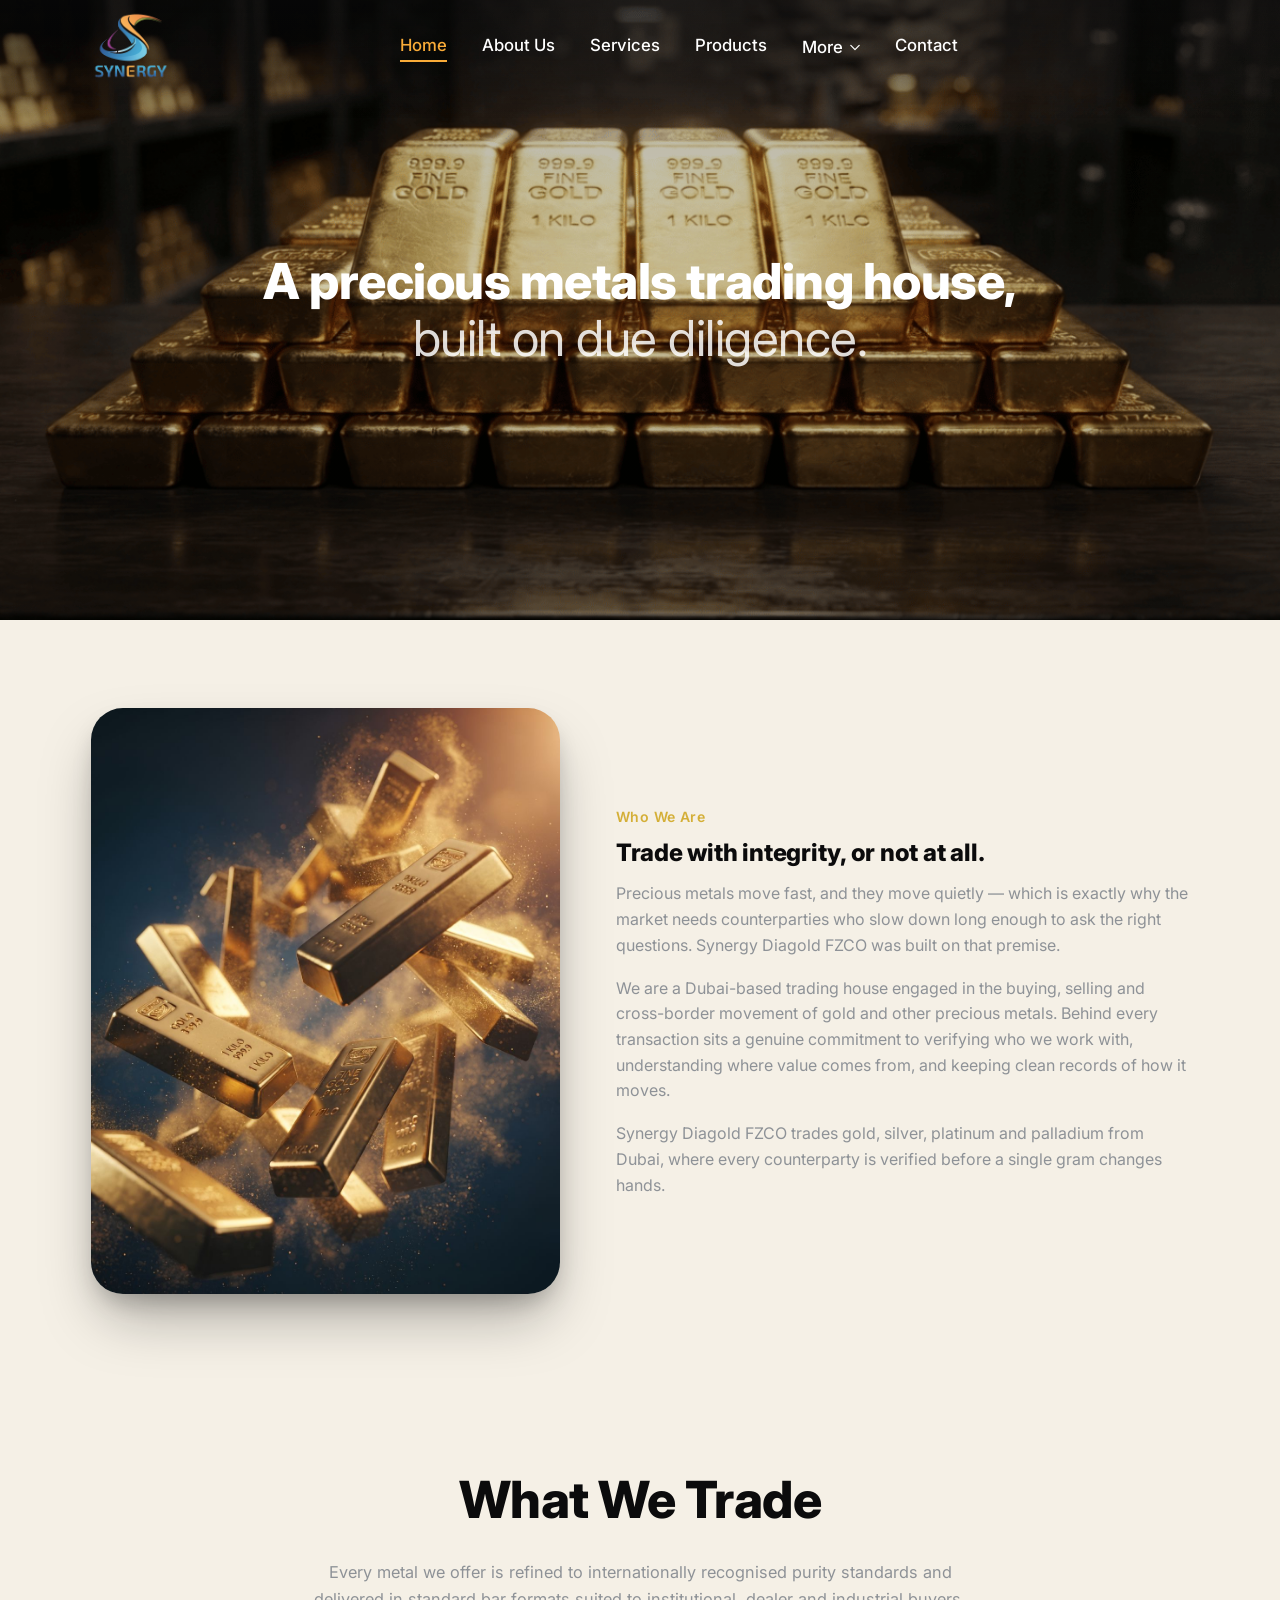
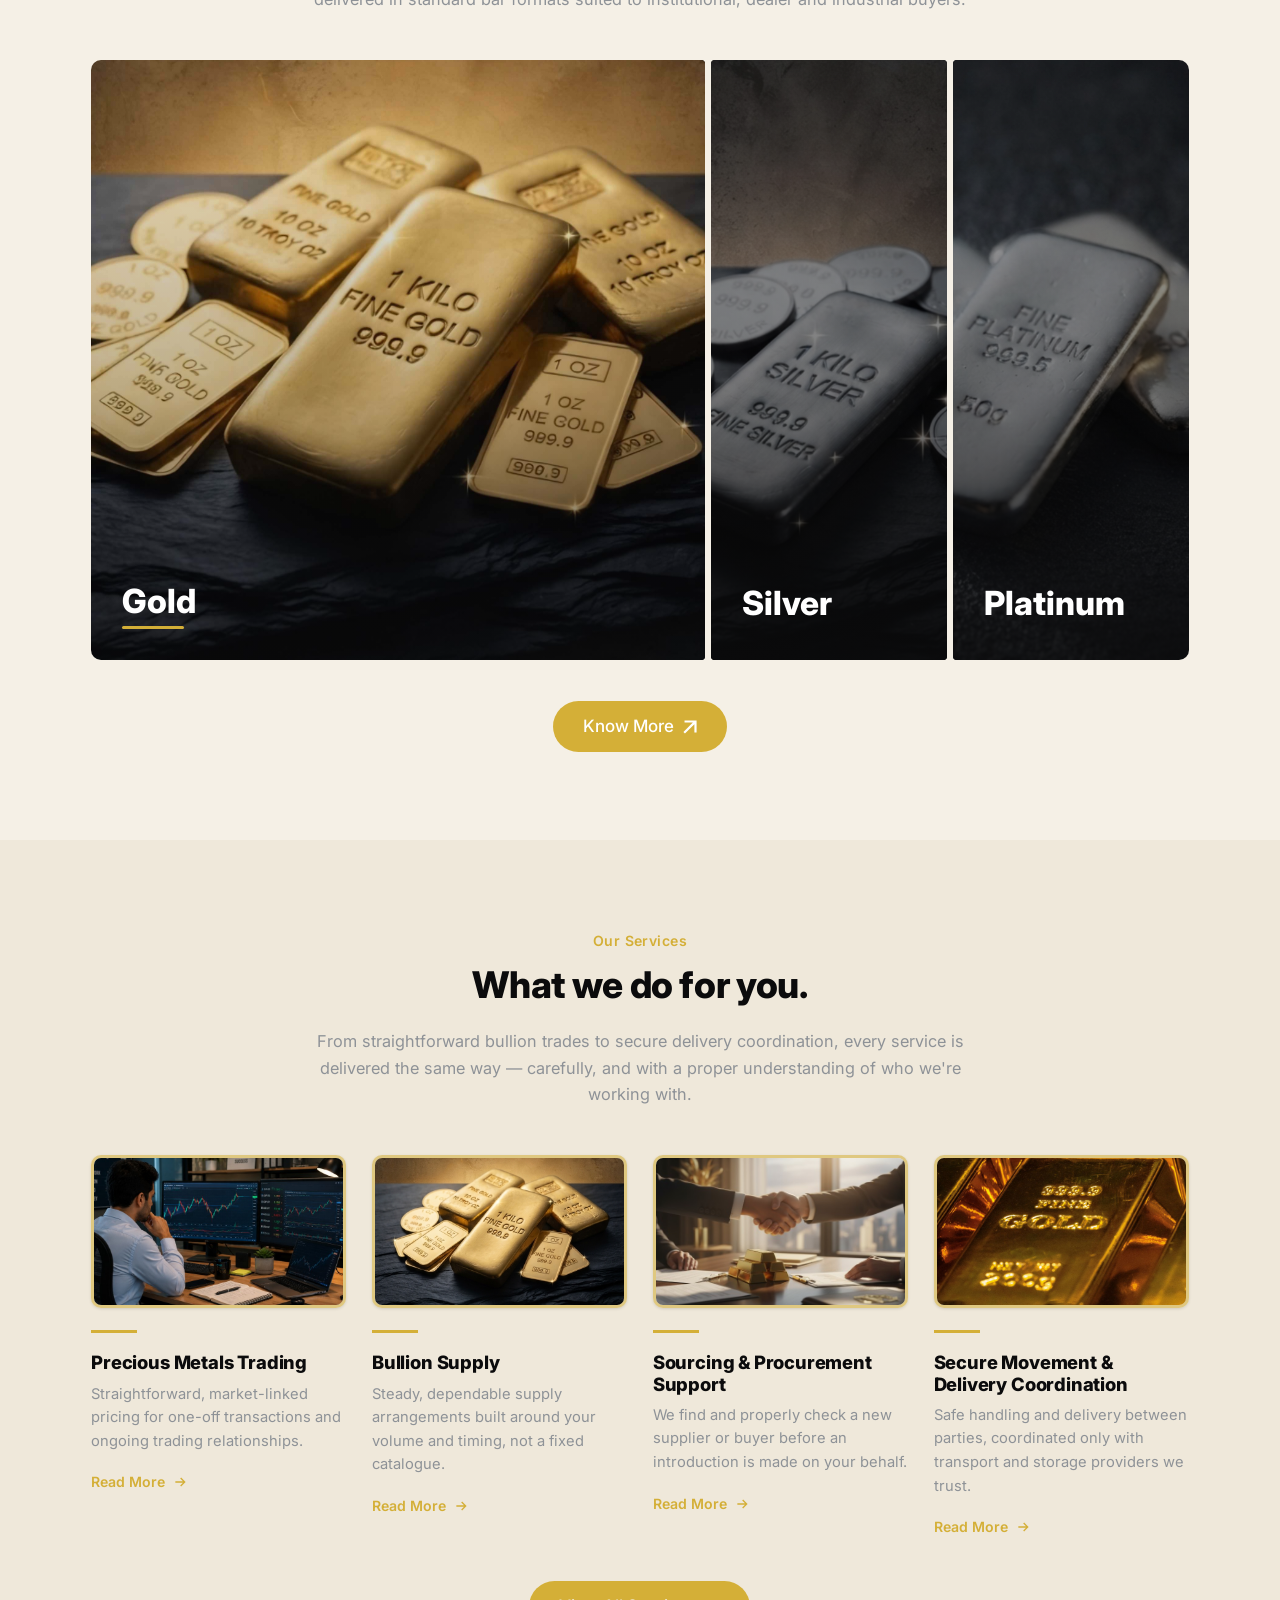
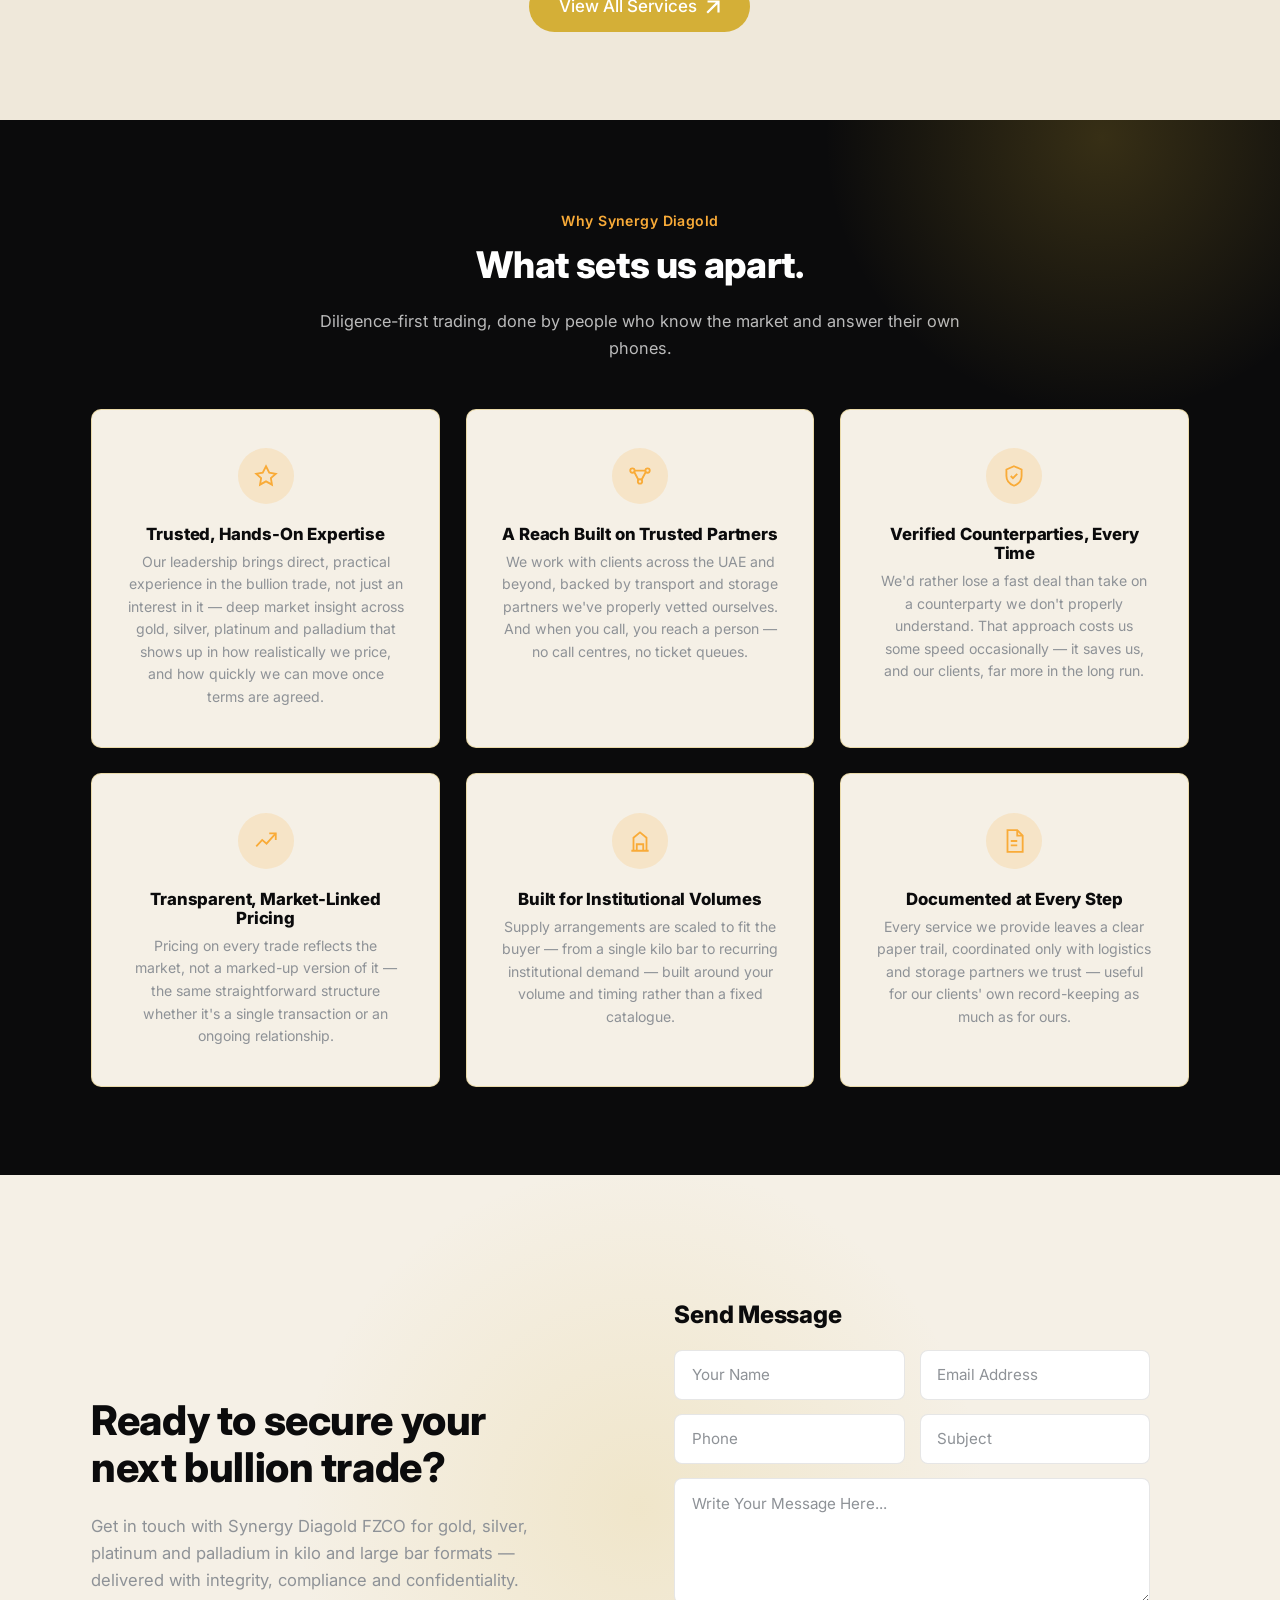
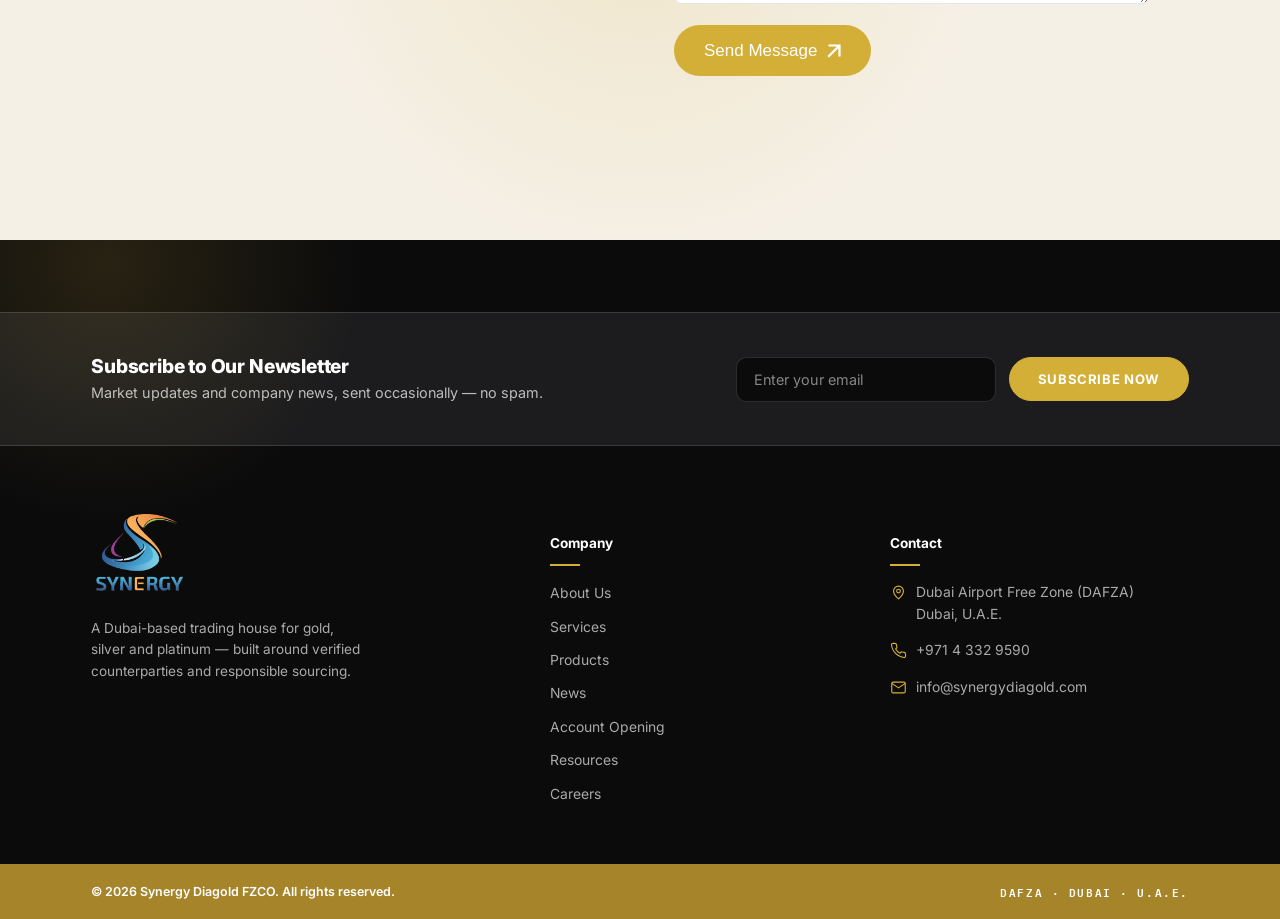
==== commit 7144c4fc: "Update phone number to +971 4 332 9590 sitewide" ====
--- a/index.html
+++ b/index.html
@@ -61,7 +61,7 @@
   </ul>
   <div class="nav-overlay-contact">
     <a href="mailto:info@synergydiagold.com">info@synergydiagold.com</a>
-    <a href="tel:+971543220789">+971 54 322 0789</a>
+    <a href="tel:+97143329590">+971 4 332 9590</a>
   </div>
 </div>
 
@@ -278,7 +278,7 @@
         <p>Market updates and company news, sent occasionally &mdash; no spam.</p>
       </div>
       <form class="newsletter-form js-newsletter-form" novalidate>
-        <input type="email" name="email" placeholder="Enter your email" required>
+        <input type="email" name="email" placeholder="Enter your email" aria-label="Email address" required>
         <button type="submit" class="btn btn-primary">Subscribe Now</button>
       </form>
     </div>
@@ -310,7 +310,7 @@
           </li>
           <li>
             <svg viewBox="0 0 24 24" aria-hidden="true"><path d="M22 16.9v3a2 2 0 0 1-2.2 2 19.8 19.8 0 0 1-8.6-3.1 19.5 19.5 0 0 1-6-6A19.8 19.8 0 0 1 2.1 4.2 2 2 0 0 1 4.1 2h3a2 2 0 0 1 2 1.7c.1.9.3 1.8.6 2.7a2 2 0 0 1-.4 2.1L8 9.8a16 16 0 0 0 6 6l1.3-1.3a2 2 0 0 1 2.1-.4c.9.3 1.8.5 2.7.6a2 2 0 0 1 1.7 2z"/></svg>
-            <a href="tel:+971543220789">+971 54 322 0789</a>
+            <a href="tel:+97143329590">+971 4 332 9590</a>
           </li>
           <li>
             <svg viewBox="0 0 24 24" aria-hidden="true"><rect x="2.5" y="4.5" width="19" height="15" rx="2"/><path d="m3 6.5 9 6 9-6"/></svg>
--- a/css/style.css
+++ b/css/style.css
@@ -2193,9 +2193,24 @@
 .doc-row:hover .doc-row-download { color: var(--indigo-light); }
 .doc-row-download svg { width: 15px; height: 15px; stroke: currentColor; fill: none; stroke-width: 2; transition: transform 0.3s ease; }
 .doc-row:hover .doc-row-download svg { transform: translateY(3px); }
+.doc-row-actions { flex-shrink: 0; display: flex; align-items: center; gap: 0.5rem; }
+.doc-row-btn {
+  display: flex; align-items: center; gap: 0.4em;
+  font-size: 0.85rem; font-weight: 600; color: var(--indigo-deep);
+  border: 1px solid rgba(212,175,55,0.4);
+  border-radius: var(--radius-pill);
+  padding: 0.5em 1em;
+  white-space: nowrap;
+  transition: color 0.3s ease, border-color 0.3s ease, background 0.3s ease;
+}
+.doc-row-btn svg { width: 15px; height: 15px; stroke: currentColor; fill: none; stroke-width: 2; transition: transform 0.3s ease; }
+.doc-row-btn:hover { border-color: var(--indigo); background: var(--indigo); color: var(--white); }
+.doc-row-btn.is-download:hover svg { transform: translateY(2px); }
+.doc-row:hover .doc-row-btn { color: var(--indigo-light); border-color: rgba(249,171,56,0.5); }
+.doc-row:hover .doc-row-btn:hover { background: var(--indigo); color: var(--white); border-color: var(--indigo); }
 @media (max-width: 620px) {
   .doc-row { flex-wrap: wrap; }
-  .doc-row-download { margin-left: calc(44px + 1.2rem); }
+  .doc-row-download, .doc-row-actions { margin-left: calc(44px + 1.2rem); }
 }
 
 /* ---------- Careers: open-application banner ---------- */
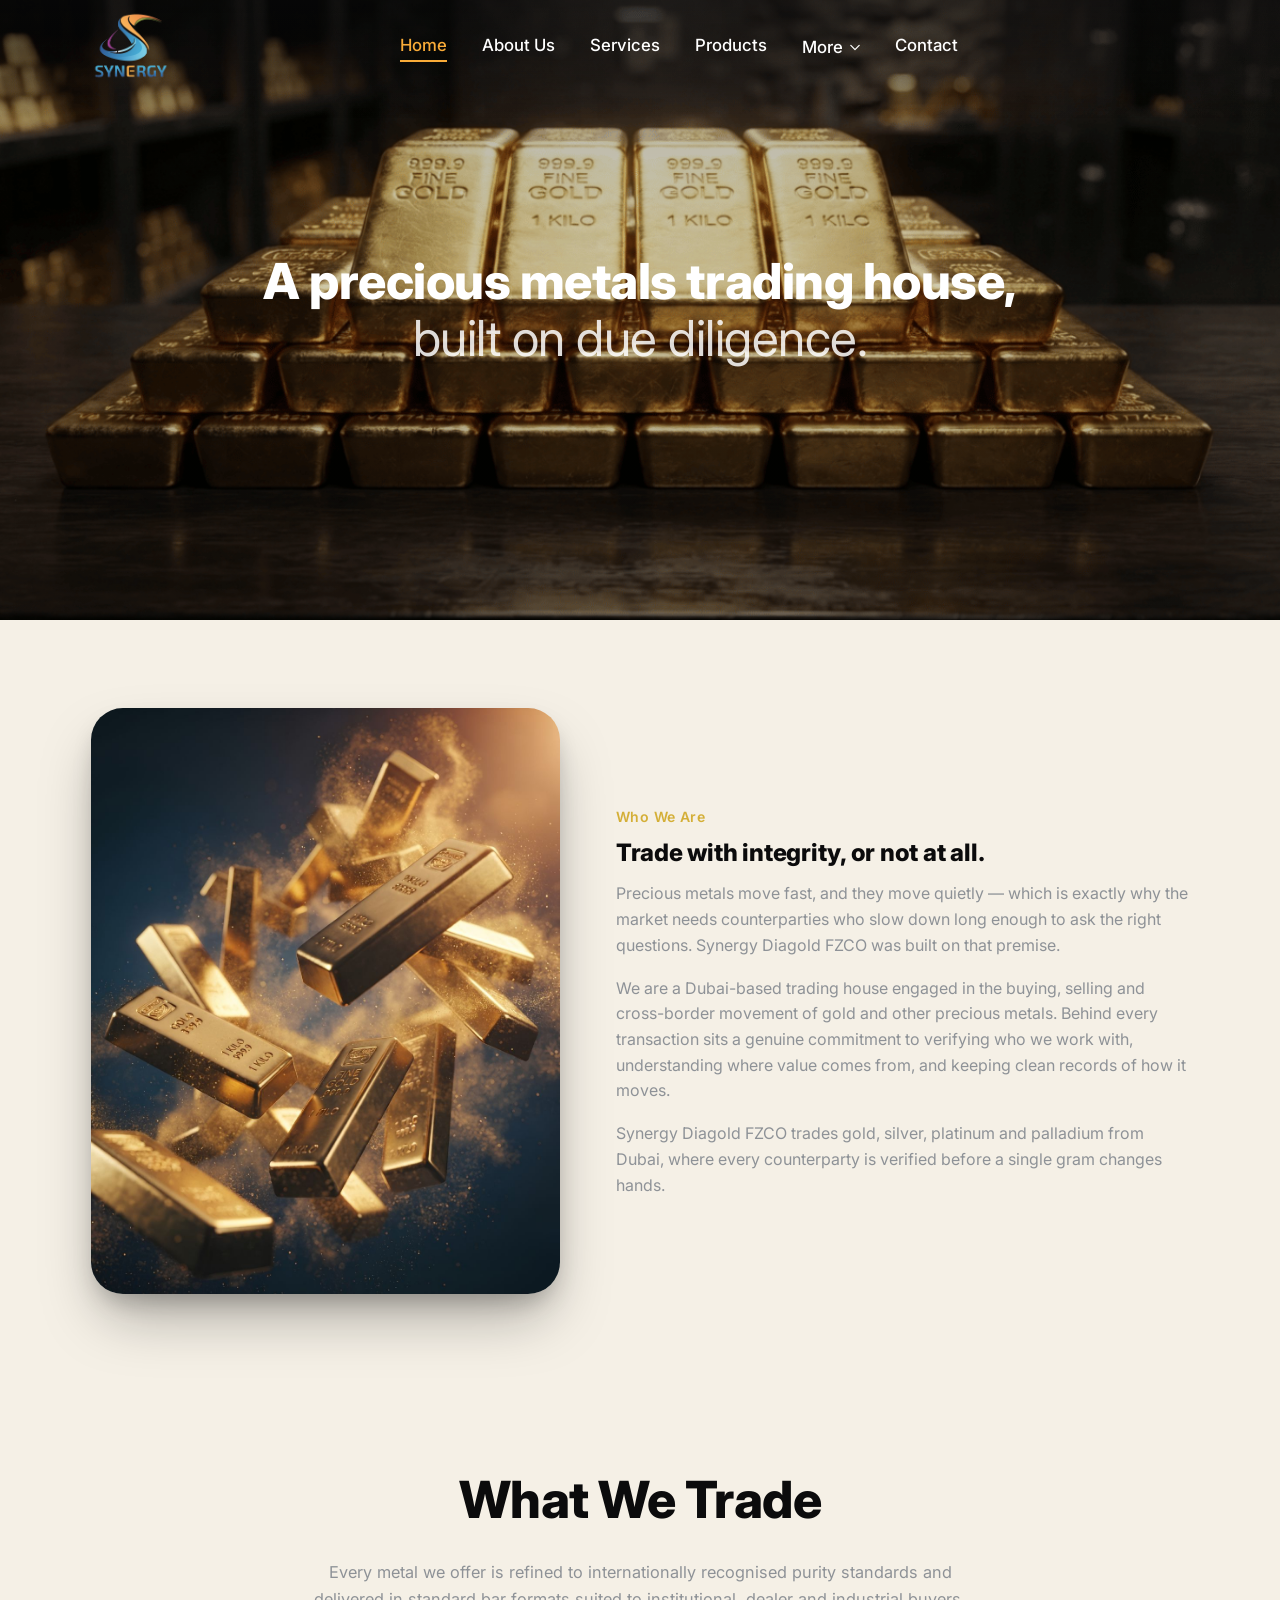
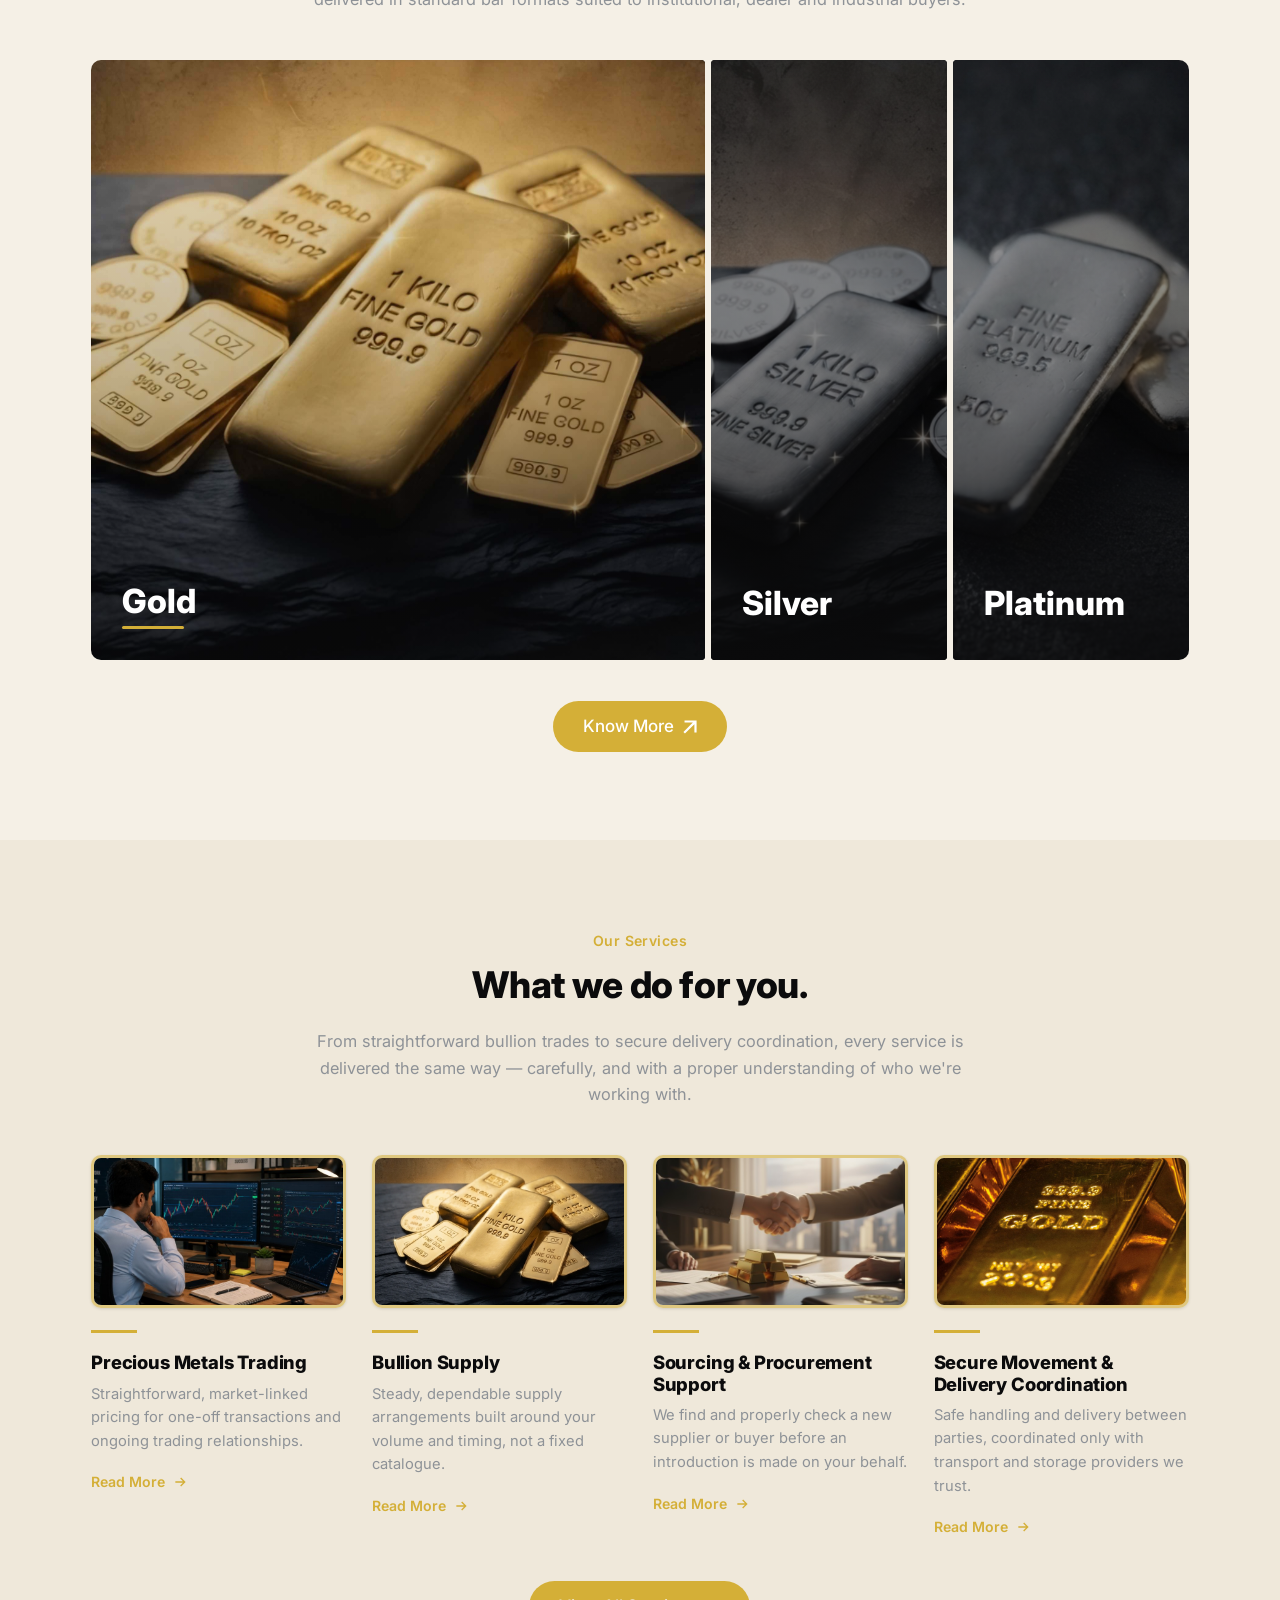
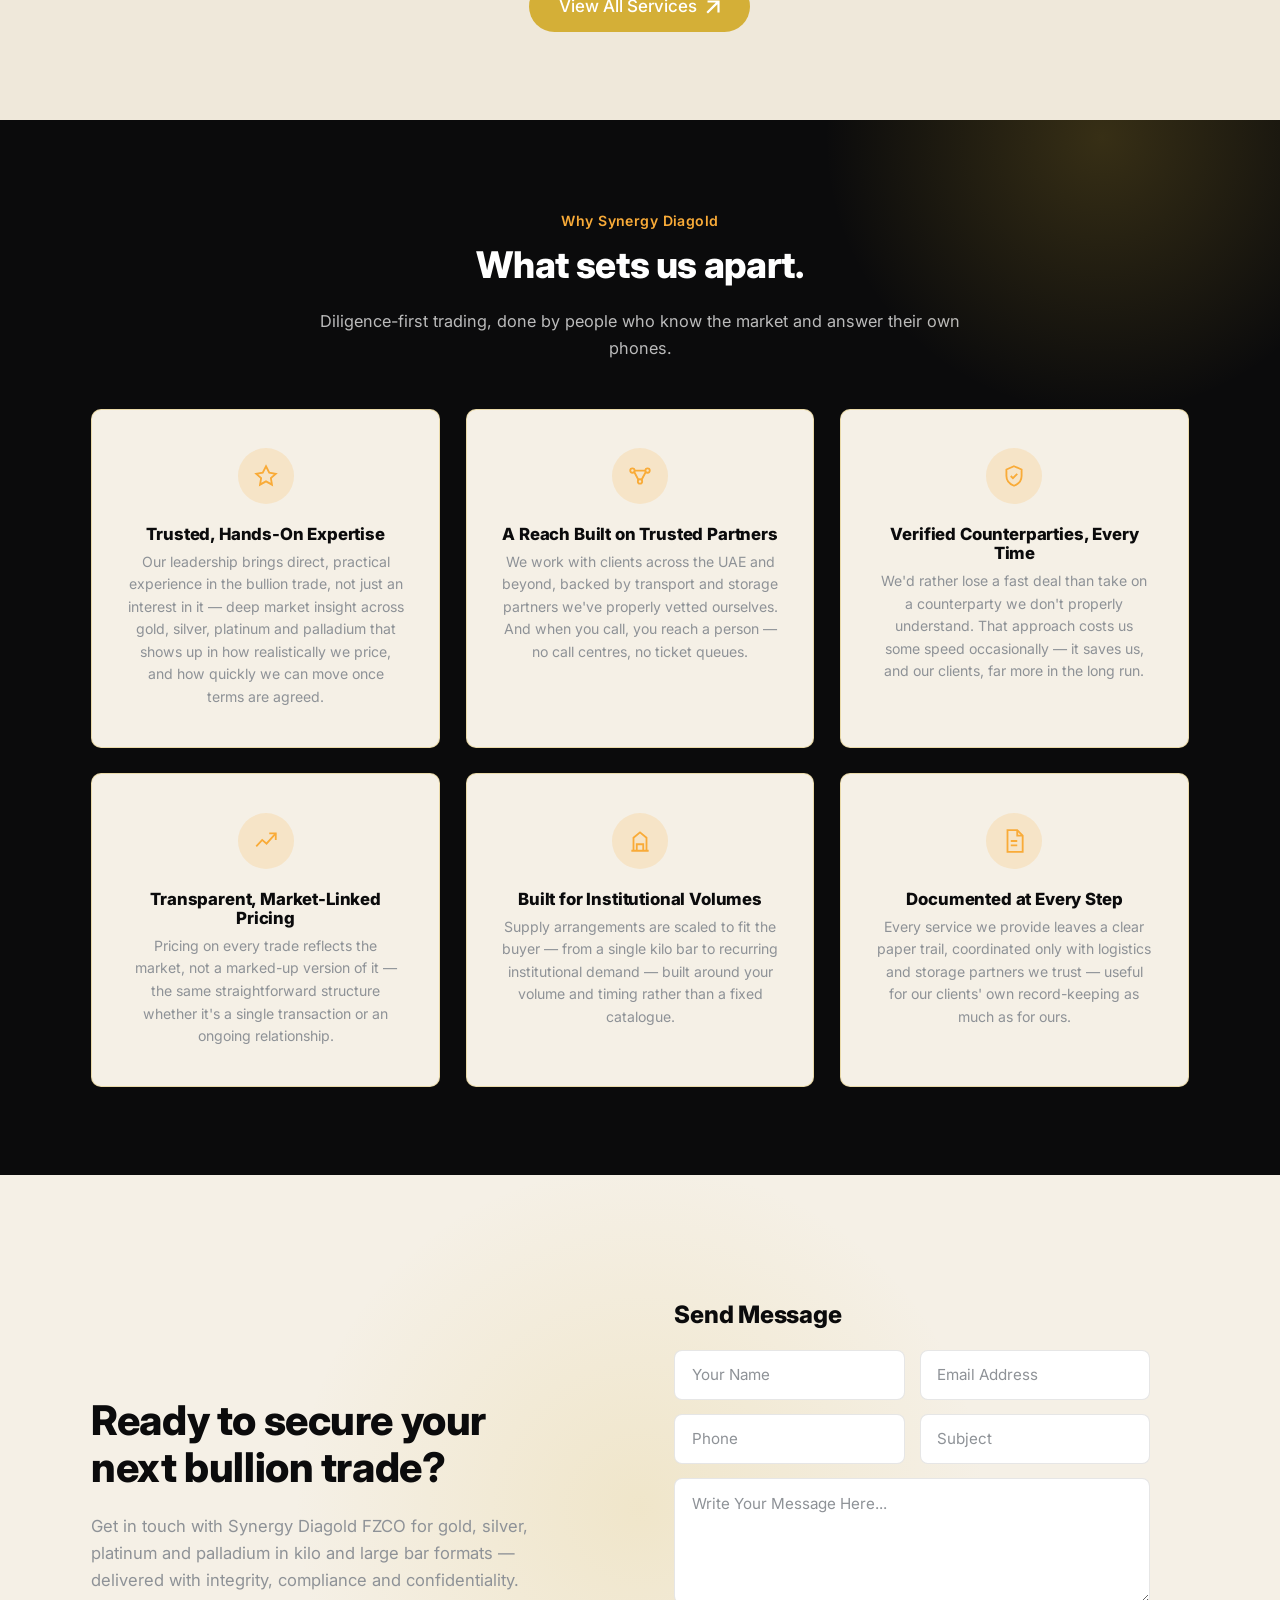
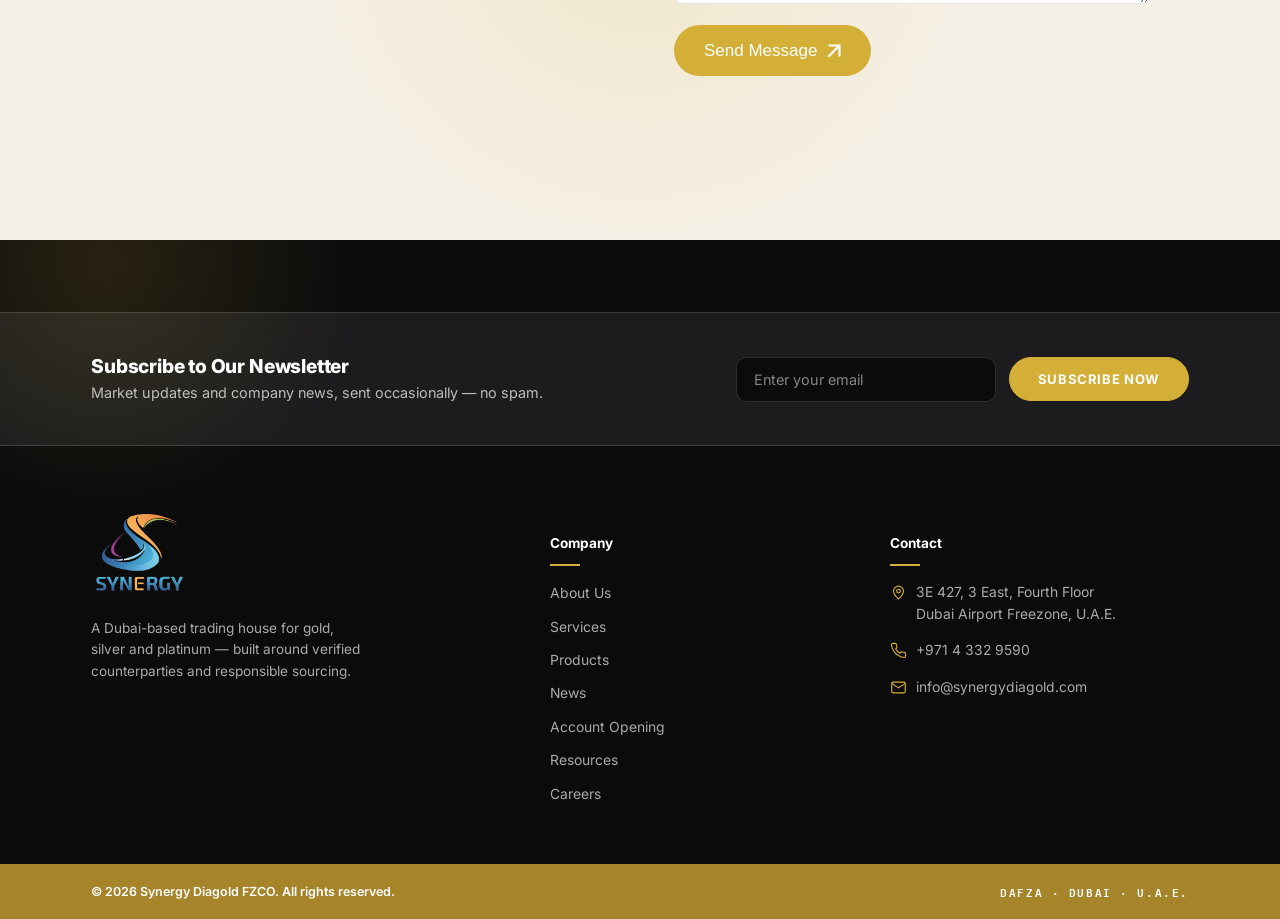
==== commit 0a7337eb: "Update company address sitewide to 3E 427, 3 East, Fourth Floor, Dubai Airport Freezone, U.A.E." ====
--- a/index.html
+++ b/index.html
@@ -306,7 +306,7 @@
         <ul class="footer-contact">
           <li>
             <svg viewBox="0 0 24 24" aria-hidden="true"><path d="M12 21s7-5.686 7-11a7 7 0 1 0-14 0c0 5.314 7 11 7 11z"/><circle cx="12" cy="10" r="2.6"/></svg>
-            <span>Dubai Airport Free Zone (DAFZA)<br>Dubai, U.A.E.</span>
+            <span>3E 427, 3 East, Fourth Floor<br>Dubai Airport Freezone, U.A.E.</span>
           </li>
           <li>
             <svg viewBox="0 0 24 24" aria-hidden="true"><path d="M22 16.9v3a2 2 0 0 1-2.2 2 19.8 19.8 0 0 1-8.6-3.1 19.5 19.5 0 0 1-6-6A19.8 19.8 0 0 1 2.1 4.2 2 2 0 0 1 4.1 2h3a2 2 0 0 1 2 1.7c.1.9.3 1.8.6 2.7a2 2 0 0 1-.4 2.1L8 9.8a16 16 0 0 0 6 6l1.3-1.3a2 2 0 0 1 2.1-.4c.9.3 1.8.5 2.7.6a2 2 0 0 1 1.7 2z"/></svg>
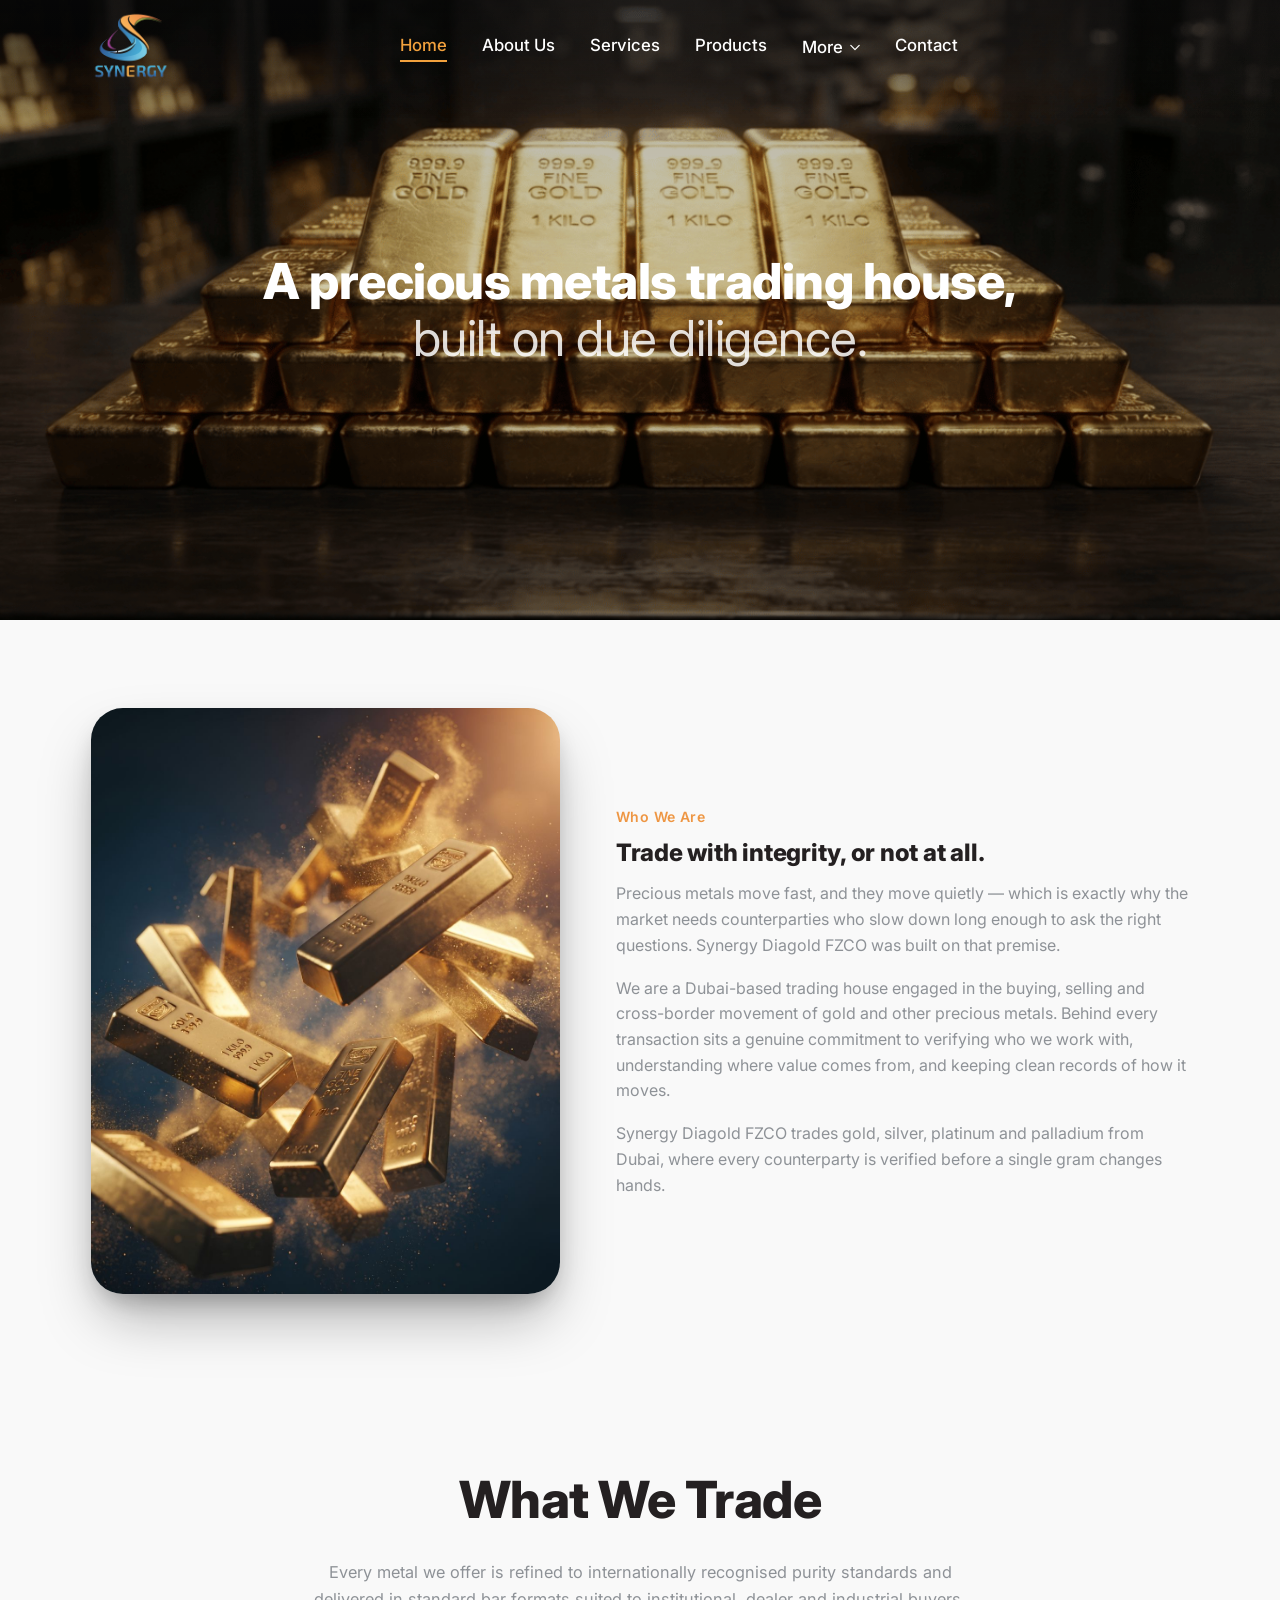
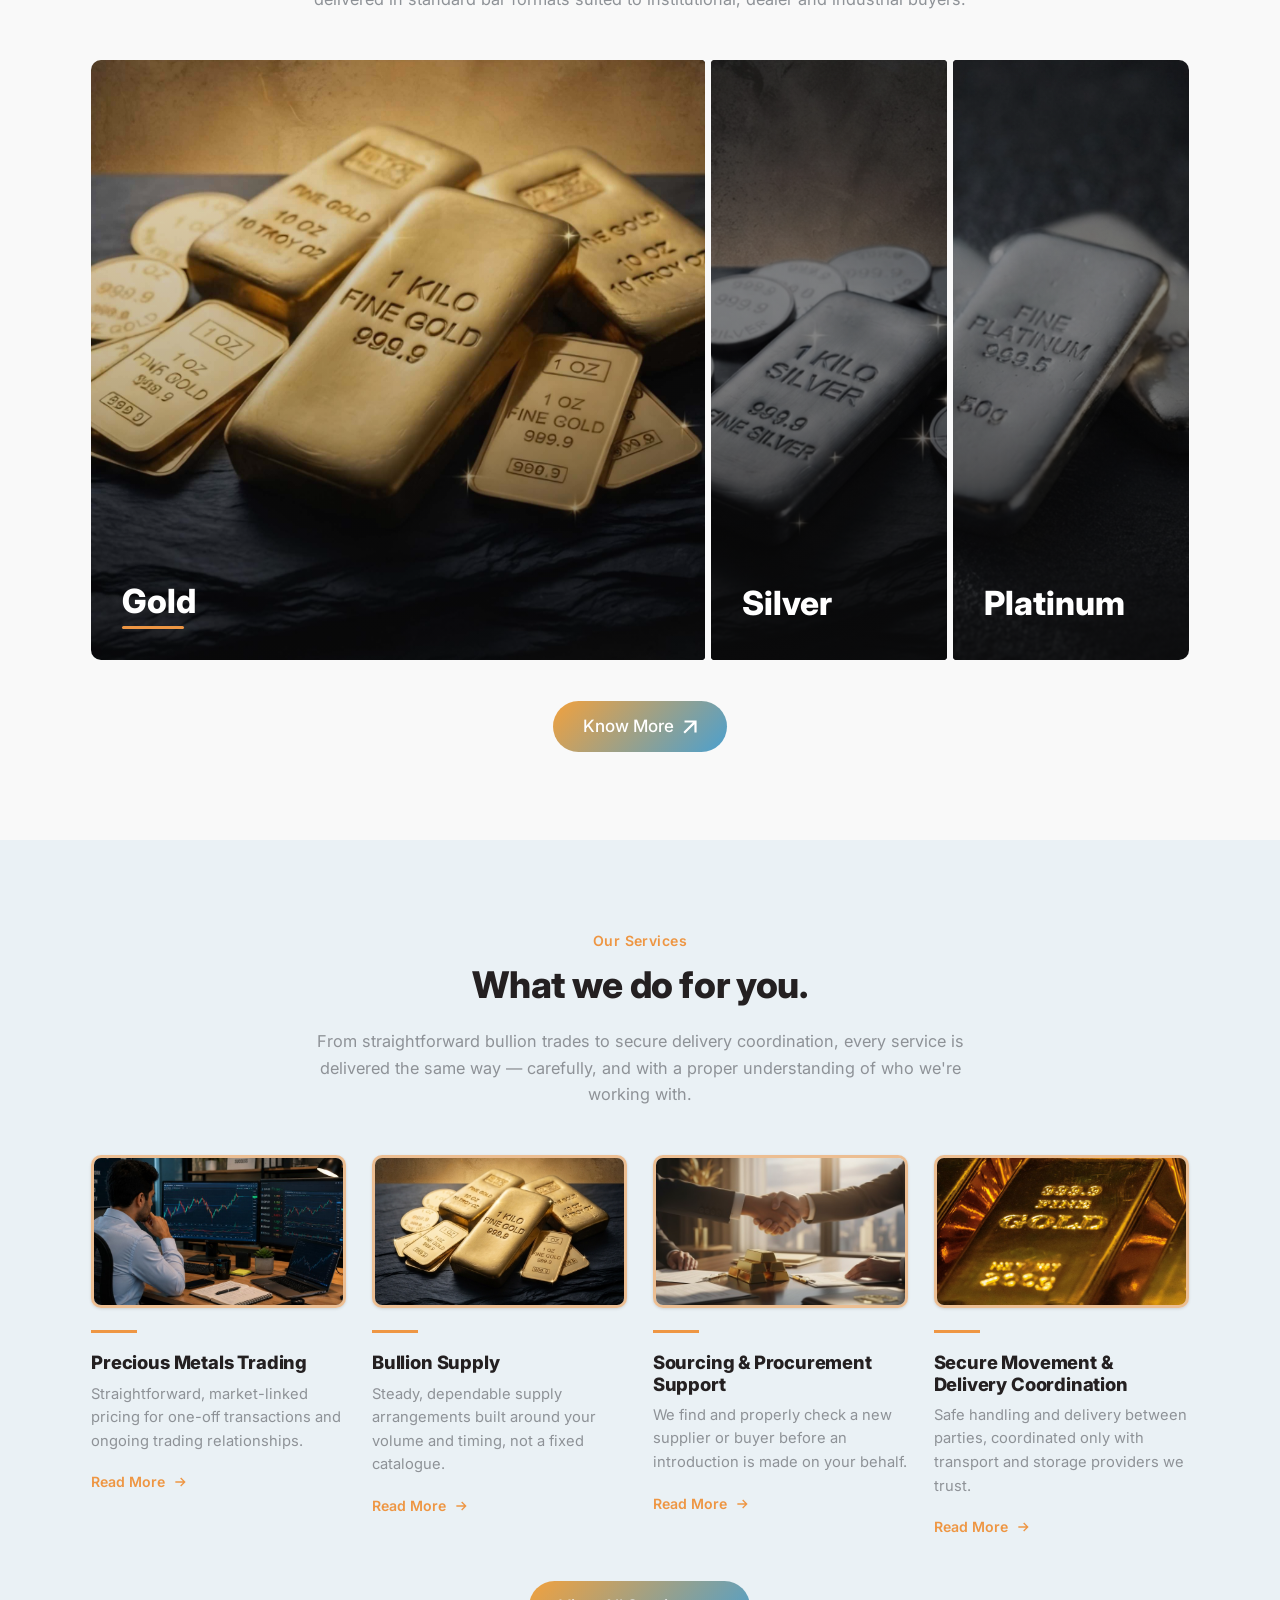
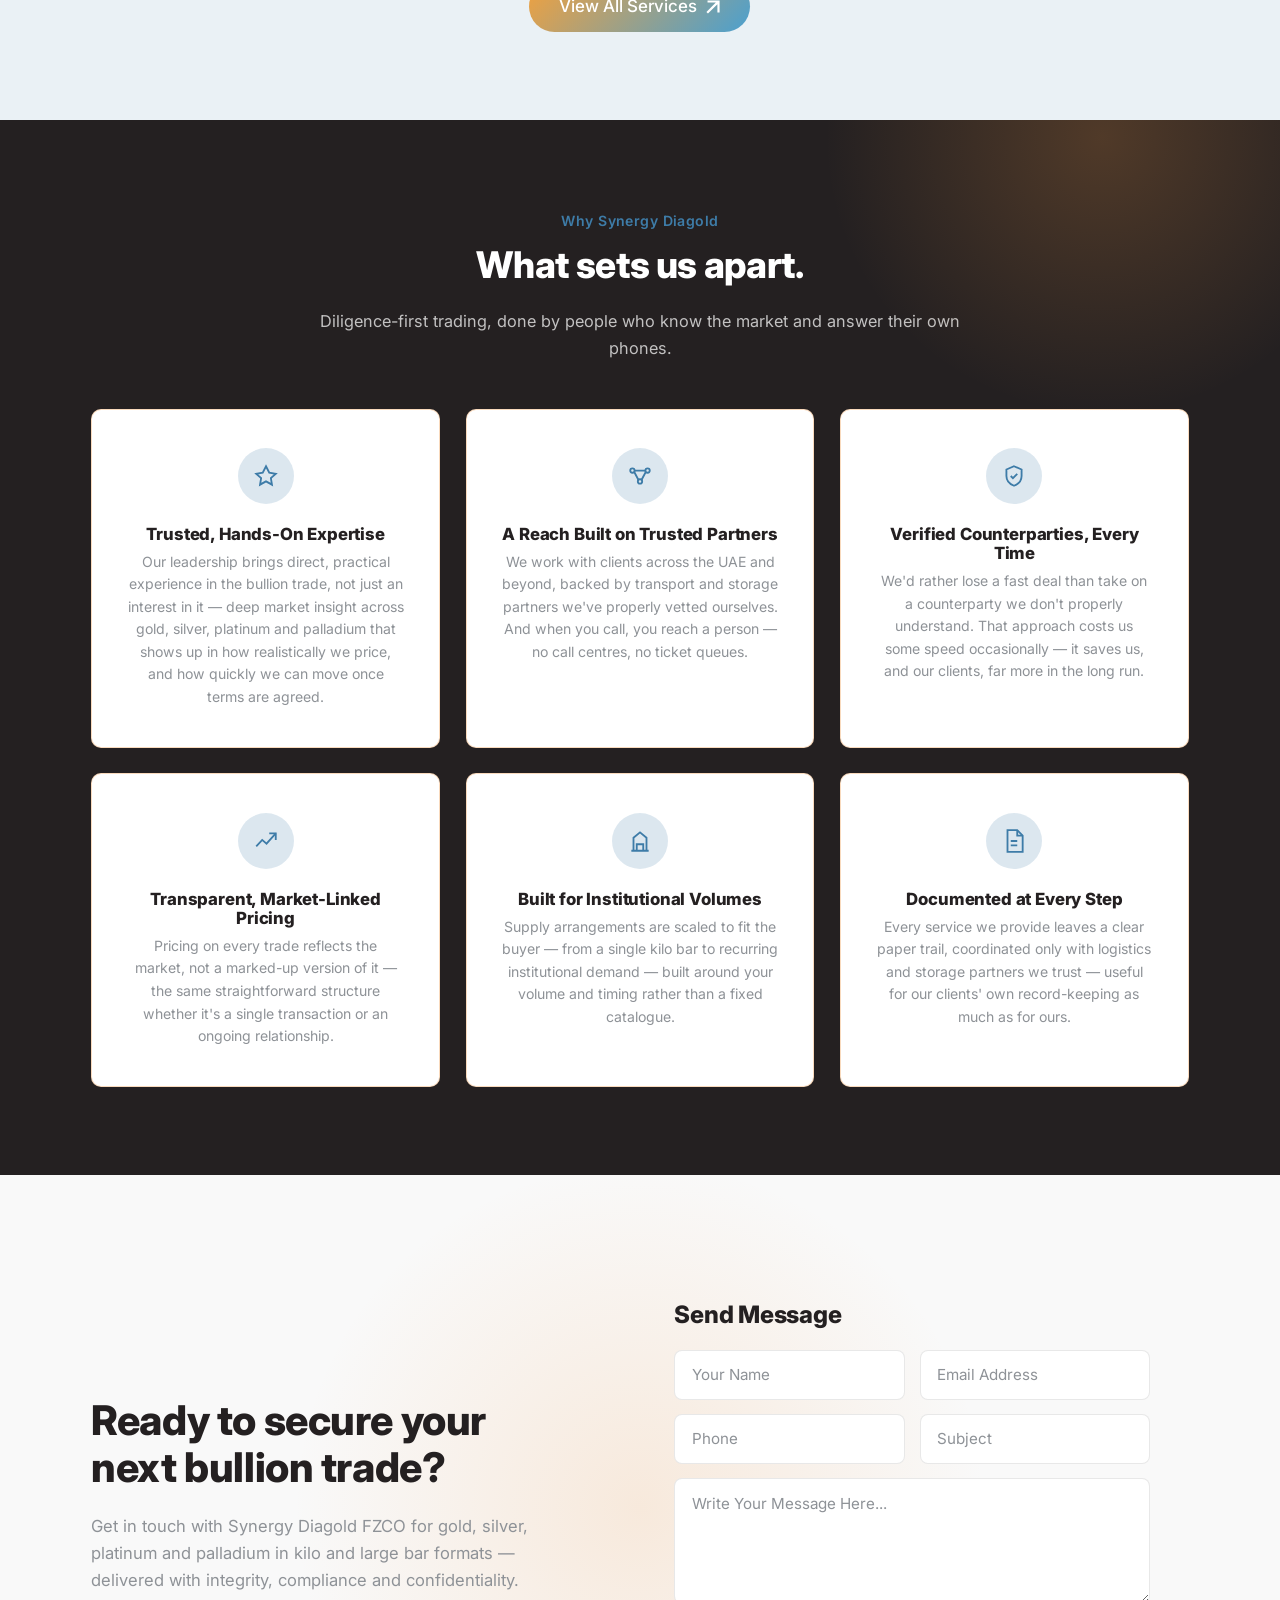
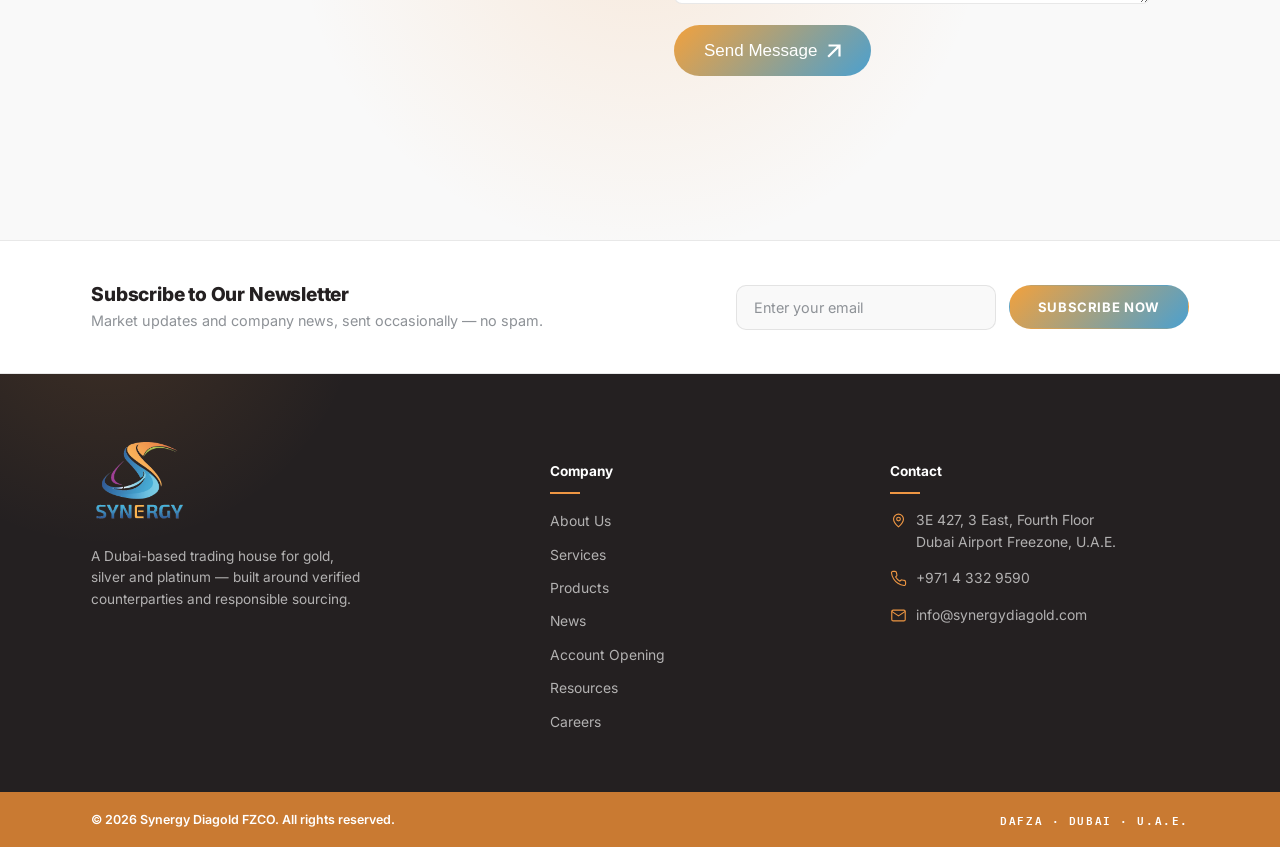
==== commit eeadf322: "Nav/eyebrow accent colors, newsletter panel to white, footer spacing fix - Nav menu text + underline" ====
--- a/index.html
+++ b/index.html
@@ -186,7 +186,7 @@
 <section class="section on-dark">
   <div class="container">
     <div class="section-head mx-auto text-center">
-      <div class="eyebrow">Why Synergy Diagold</div>
+      <div class="eyebrow eyebrow-accent-orange">Why Synergy Diagold</div>
       <h2 class="split-words">What sets us apart.</h2>
       <p class="lede slate-text">Diligence-first trading, done by people who know the market and answer their own phones.</p>
     </div>
--- a/css/style.css
+++ b/css/style.css
@@ -7,22 +7,24 @@
 
 :root {
   --white: #FFFFFF;
-  --ivory: #F5F0E6;
-  --gray-light: #EFE8DA;
+  --ivory: #F9F9F9;
+  --gray-light: #EAF1F5;
   --gray-mid: #E4E5E7;
-  --ink: #0B0B0C;
-  --ink-soft: #1C1C1E;
+  --ink: #242021;
+  --ink-soft: #322D2F;
   --ink-line: rgba(255, 255, 255, 0.14);
-  --indigo: #D4AF37;
-  --indigo-light: #F9AB38;
-  --indigo-deep: #A6842A;
-  --sky: #C7C9CC;
-  --sky-deep: #8E9297;
-  --purple: #A6842A;
-  --purple-light: #D4AF37;
-  --text-dark: #0B0B0C;
+  --indigo: #EE9643;
+  --indigo-light: #3E7CA8;
+  --indigo-deep: #C97A32;
+  --grad-start: #F2A13D;
+  --grad-end: #4BA0CF;
+  --sky: #8DD0E3;
+  --sky-deep: #5CABD4;
+  --purple: #9D2798;
+  --purple-light: #C15FBC;
+  --text-dark: #242021;
   --text-muted: #8E9297;
-  --line-on-light: rgba(11, 11, 12, 0.1);
+  --line-on-light: rgba(36, 32, 33, 0.1);
 
   --font-heading: 'Inter', -apple-system, BlinkMacSystemFont, sans-serif;
   --font-body: 'Inter', -apple-system, BlinkMacSystemFont, sans-serif;
@@ -76,6 +78,7 @@
   color: var(--indigo);
   margin-bottom: 0.8em;
 }
+.eyebrow-accent-orange { color: #F2A13D; }
 .on-dark .eyebrow { color: var(--indigo-light); }
 
 /* ---------- Buttons ---------- */
@@ -93,11 +96,11 @@
   transition: all 0.2s ease;
 }
 .btn-primary {
-  background: var(--indigo);
+  background: linear-gradient(135deg, var(--grad-start) 0%, var(--grad-end) 100%);
   color: var(--white);
-  border-color: var(--indigo);
-}
-.btn-primary:hover { background: var(--indigo-deep); border-color: var(--indigo-deep); }
+  border-color: transparent;
+}
+.btn-primary:hover { background: linear-gradient(135deg, var(--grad-end) 0%, var(--grad-start) 100%); border-color: transparent; }
 .btn-dark {
   background: var(--ink);
   color: var(--white);
@@ -156,7 +159,7 @@
   padding: 0.3em 0;
   transition: color 0.2s ease;
 }
-.nav-links a:hover, .nav-links a.active { color: var(--indigo-light); }
+.nav-links a:hover, .nav-links a.active { color: var(--grad-start); }
 .nav-cta { display: flex; align-items: center; gap: 1.4rem; }
 .nav-cta .btn { padding: 0.75em 1.5em; font-size: 0.85rem; }
 .nav-toggle {
@@ -201,7 +204,7 @@
   width: 560px;
   height: 560px;
   border-radius: 50%;
-  background: radial-gradient(circle, rgba(212,175,55,0.22) 0%, transparent 70%);
+  background: radial-gradient(circle, rgba(238,150,67,0.22) 0%, transparent 70%);
   pointer-events: none;
 }
 .on-dark .slate-text, .on-dark p { color: rgba(255,255,255,0.72); }
@@ -277,13 +280,13 @@
   font-size: 0.74rem;
   letter-spacing: 0.03em;
   color: var(--indigo-deep);
-  background: rgba(212,175,55,0.08);
-  border: 1px solid rgba(212,175,55,0.45);
+  background: rgba(238,150,67,0.08);
+  border: 1px solid rgba(238,150,67,0.45);
   border-radius: var(--radius-pill);
   padding: 0.4em 0.9em;
   transition: background 0.3s ease, border-color 0.3s ease;
 }
-.about-block:hover .product-spec-pill { border-color: var(--indigo); background: rgba(212,175,55,0.14); }
+.about-block:hover .product-spec-pill { border-color: var(--indigo); background: rgba(238,150,67,0.14); }
 .about-copy .mini-list { border-top: 1px dashed var(--line-on-light); padding-top: 1rem; margin-top: 1.3rem; }
 .about-copy .mini-list li { font-size: 0.9rem; color: var(--text-muted); padding: 0.45em 0 0.45em 1.2em; position: relative; }
 .about-copy .mini-list li::before {
@@ -294,7 +297,7 @@
 
 /* ---------- Services intro (quote-mark lede) ---------- */
 .services-intro { position: relative; max-width: 780px; margin: 0 auto 3.6rem; text-align: center; }
-.services-intro-mark { display: inline-flex; width: 38px; margin-bottom: 1rem; color: rgba(212,175,55,0.4); }
+.services-intro-mark { display: inline-flex; width: 38px; margin-bottom: 1rem; color: rgba(238,150,67,0.4); }
 .services-intro-mark svg { width: 100%; height: auto; display: block; }
 .services-intro .lede { font-size: 1.14rem; line-height: 1.75; margin-bottom: 0; }
 .services-intro strong { color: var(--indigo-deep); font-weight: 700; }
@@ -313,7 +316,7 @@
 @media (max-width: 960px) { .teaser-grid { grid-template-columns: 1fr 1fr; } }
 @media (max-width: 560px) { .teaser-grid { grid-template-columns: 1fr; } }
 .teaser-card {
-  background: var(--ivory);
+  background: var(--white);
   border: 1px solid var(--line-on-light);
   border-radius: var(--radius);
   padding: 2.2rem 1.8rem;
@@ -323,12 +326,12 @@
 .icon-badge {
   width: 56px; height: 56px;
   border-radius: 50%;
-  background: rgba(212,175,55,0.12);
+  background: rgba(238,150,67,0.12);
   display: flex; align-items: center; justify-content: center;
   margin-bottom: 1.3rem;
 }
 .icon-badge svg { width: 26px; height: 26px; stroke: var(--indigo); fill: none; stroke-width: 1.7; }
-.on-dark .icon-badge { background: rgba(249,171,56,0.18); }
+.on-dark .icon-badge { background: rgba(62,124,168,0.18); }
 .on-dark .icon-badge svg { stroke: var(--indigo-light); }
 .teaser-card h3 { font-size: 1.1rem; margin-bottom: 0.4em; }
 .teaser-card p { font-size: 0.9rem; color: var(--text-muted); }
@@ -347,12 +350,12 @@
 .step-icon {
   width: 60px; height: 60px;
   border-radius: 50%;
-  background: rgba(212,175,55,0.12);
+  background: rgba(238,150,67,0.12);
   display: flex; align-items: center; justify-content: center;
   flex-shrink: 0;
 }
 .step-icon svg { width: 26px; height: 26px; stroke: var(--indigo); fill: none; stroke-width: 1.6; }
-.on-dark .step-icon { background: rgba(249,171,56,0.18); }
+.on-dark .step-icon { background: rgba(62,124,168,0.18); }
 .on-dark .step-icon svg { stroke: var(--indigo-light); }
 .step-row h3 { font-size: 1.2rem; margin-bottom: 0.3em; }
 .step-row p { font-size: 0.95rem; max-width: 640px; }
@@ -374,8 +377,8 @@
 .detail-grid { display: grid; grid-template-columns: repeat(2, 1fr); gap: 1.8rem; }
 @media (max-width: 860px) { .detail-grid { grid-template-columns: 1fr; } }
 .detail-block {
-  background: var(--ivory);
-  border: 3px solid rgba(212,175,55,0.55);
+  background: var(--white);
+  border: 3px solid rgba(238,150,67,0.55);
   border-radius: var(--radius);
   padding: 2.4rem;
   box-shadow: 0 12px 28px rgba(0,0,0,0.22);
@@ -443,7 +446,7 @@
   overflow: hidden;
   aspect-ratio: 4/5;
   background: var(--ink);
-  border: 2px solid rgba(212,175,55,0.28);
+  border: 2px solid rgba(238,150,67,0.28);
 }
 .product-card:hover { border-color: var(--indigo); }
 .product-card img { width: 100%; height: 100%; object-fit: cover; transition: transform 0.6s cubic-bezier(.2,.8,.2,1); }
@@ -480,17 +483,17 @@
   color: var(--indigo-light);
   letter-spacing: 0.04em;
   padding-bottom: 0.5em;
-  border-bottom: 1px solid rgba(249,171,56,0.4);
+  border-bottom: 1px solid rgba(62,124,168,0.4);
   transition: border-color 0.4s ease;
 }
-.product-card:hover .product-card-caption .spec { border-color: rgba(249,171,56,0.9); }
+.product-card:hover .product-card-caption .spec { border-color: rgba(62,124,168,0.9); }
 .product-card-caption p { font-size: 0.85rem; color: rgba(255,255,255,0.75); margin-top: 0.6em; }
 
 /* Service grid card (photo + accent rule + Read More, per Osaka's services-grid pattern) */
 .svc-grid-card { display: block; }
 .svc-grid-card .svc-photo {
   position: relative;
-  border: 3px solid rgba(212,175,55,0.55);
+  border: 3px solid rgba(238,150,67,0.55);
   border-radius: var(--radius);
   overflow: hidden;
   aspect-ratio: 5/3;
@@ -519,7 +522,7 @@
 
 /* Documentation cards */
 .doc-card {
-  background: var(--ivory);
+  background: var(--white);
   border: 1px solid var(--line-on-light);
   padding: 2.4rem;
   border-radius: var(--radius);
@@ -531,8 +534,8 @@
 .value-card {
   position: relative;
   overflow: hidden;
-  background: var(--ivory);
-  border: 1px solid rgba(212,175,55,0.35);
+  background: var(--white);
+  border: 1px solid rgba(238,150,67,0.35);
   border-radius: var(--radius);
   padding: 2.4rem 2.2rem;
   text-align: center;
@@ -543,7 +546,7 @@
   content: '';
   position: absolute;
   inset: 0;
-  background: radial-gradient(circle at 30% 15%, rgba(212,175,55,0.22) 0%, transparent 62%), linear-gradient(160deg, var(--ink-soft) 0%, #2A2A2D 100%);
+  background: radial-gradient(circle at 30% 15%, rgba(238,150,67,0.22) 0%, transparent 62%), linear-gradient(160deg, var(--ink-soft) 0%, #33383F 100%);
   opacity: 0;
   transform: scaleY(0);
   transform-origin: bottom;
@@ -645,30 +648,93 @@
 .contact-grid { display: grid; grid-template-columns: 1.1fr 0.9fr; gap: 3rem; }
 @media (max-width: 860px) { .contact-grid { grid-template-columns: 1fr; } }
 
+/* ---------- Contact action cards (Call / Email Us) ---------- */
+.contact-action-grid { display: grid; grid-template-columns: repeat(2, 1fr); gap: 1.6rem; max-width: 640px; margin: 2.8rem auto 0; }
+@media (max-width: 560px) { .contact-action-grid { grid-template-columns: 1fr; } }
+.contact-action-card {
+  position: relative;
+  overflow: hidden;
+  display: flex;
+  flex-direction: column;
+  align-items: center;
+  text-align: center;
+  gap: 0.5em;
+  background: var(--white);
+  border: 1px solid rgba(238,150,67,0.35);
+  border-radius: var(--radius);
+  padding: 2.4rem 1.8rem;
+  transition: transform 0.35s cubic-bezier(.2,.8,.2,1), box-shadow 0.35s ease, border-color 0.35s ease;
+}
+.contact-action-card:hover { transform: translateY(-6px); box-shadow: 0 20px 40px rgba(11,11,12,0.16); border-color: var(--indigo); }
+.contact-action-card::before {
+  content: '';
+  position: absolute;
+  inset: 0;
+  background: radial-gradient(circle at 50% 0%, rgba(238,150,67,0.16) 0%, transparent 65%);
+  opacity: 0;
+  transition: opacity 0.4s ease;
+  pointer-events: none;
+}
+.contact-action-card:hover::before { opacity: 1; }
+.contact-action-icon {
+  position: relative;
+  width: 62px; height: 62px;
+  border-radius: 50%;
+  border: 1.5px solid var(--indigo);
+  display: flex; align-items: center; justify-content: center;
+  transition: background 0.35s ease, transform 0.4s cubic-bezier(.2,.8,.2,1);
+}
+.contact-action-icon svg { width: 26px; height: 26px; stroke: var(--indigo); fill: none; stroke-width: 1.6; stroke-linecap: round; stroke-linejoin: round; }
+.contact-action-card:hover .contact-action-icon { background: var(--indigo); transform: scale(1.08) rotate(-6deg); }
+.contact-action-card:hover .contact-action-icon svg { stroke: var(--white); }
+.contact-action-title { position: relative; font-weight: 700; font-size: 0.92rem; text-transform: uppercase; letter-spacing: 0.06em; color: var(--text-muted); }
+.contact-action-value { position: relative; font-family: var(--font-mono); font-size: 1.05rem; color: var(--text-dark); transition: color 0.3s ease; word-break: break-word; }
+.contact-action-card:hover .contact-action-value { color: var(--indigo-deep); }
+
+/* ---------- Contact info list (address / phone / email with icons) ---------- */
+.contact-info-list { display: flex; flex-direction: column; gap: 1.4rem; margin-top: 1.8rem; }
+.contact-info-list li { display: flex; align-items: flex-start; gap: 1rem; }
+.contact-info-icon {
+  flex-shrink: 0;
+  width: 46px; height: 46px;
+  border-radius: 50%;
+  background: rgba(238,150,67,0.12);
+  display: flex; align-items: center; justify-content: center;
+  transition: background 0.3s ease, transform 0.3s ease;
+}
+.contact-info-icon svg { width: 20px; height: 20px; stroke: var(--indigo); fill: none; stroke-width: 1.6; stroke-linecap: round; stroke-linejoin: round; }
+.contact-info-list li:hover .contact-info-icon { background: var(--indigo); transform: scale(1.08); }
+.contact-info-list li:hover .contact-info-icon svg { stroke: var(--white); }
+.contact-info-label { display: block; font-size: 0.78rem; font-weight: 700; text-transform: uppercase; letter-spacing: 0.05em; color: var(--indigo-deep); margin-bottom: 0.2em; }
+.contact-info-value { display: block; font-size: 0.98rem; color: var(--text-dark); transition: color 0.25s ease; }
+a.contact-info-value:hover { color: var(--indigo-deep); }
+
 /* ---------- Footer ---------- */
 .site-footer { background: var(--ink); color: rgba(255,255,255,0.7); padding-top: 4rem; }
 .newsletter-strip {
-  background: var(--ink-soft);
-  border-top: 1px solid var(--ink-line);
-  border-bottom: 1px solid var(--ink-line);
+  position: relative;
+  z-index: 1;
+  background: var(--white);
+  border-top: 1px solid var(--line-on-light);
+  border-bottom: 1px solid var(--line-on-light);
   padding: 2.6rem 0;
   margin-bottom: 4rem;
 }
 .newsletter-inner { display: flex; align-items: center; justify-content: space-between; gap: 2rem; flex-wrap: wrap; }
-.newsletter-inner h3 { color: var(--white); font-size: 1.2rem; margin-bottom: 0.2em; }
-.newsletter-inner p { font-size: 0.9rem; margin: 0; }
+.newsletter-inner h3 { color: var(--text-dark); font-size: 1.2rem; margin-bottom: 0.2em; }
+.newsletter-inner p { font-size: 0.9rem; margin: 0; color: var(--text-muted); }
 .newsletter-form { display: flex; gap: 0.8rem; flex-wrap: wrap; }
 .newsletter-form input {
-  background: var(--ink);
-  border: 1px solid var(--ink-line);
-  color: var(--white);
+  background: var(--ivory);
+  border: 1px solid var(--line-on-light);
+  color: var(--text-dark);
   padding: 0.85em 1.2em;
   font-family: var(--font-body);
   font-size: 0.9rem;
   border-radius: var(--radius);
   min-width: 240px;
 }
-.newsletter-form input::placeholder { color: rgba(255,255,255,0.5); }
+.newsletter-form input::placeholder { color: var(--text-muted); }
 
 .footer-grid { display: grid; grid-template-columns: 1.4fr 1fr 1fr; gap: 2.5rem; padding-bottom: 3rem; }
 @media (max-width: 860px) { .footer-grid { grid-template-columns: 1fr 1fr; } }
@@ -777,7 +843,7 @@
   flex-direction: column;
   justify-content: center;
   padding: 2rem;
-  background: linear-gradient(160deg, rgba(212,175,55,0.96) 0%, rgba(11,11,12,0.97) 100%);
+  background: linear-gradient(160deg, rgba(238,150,67,0.96) 0%, rgba(11,11,12,0.97) 100%);
   opacity: 0;
   transform: translateY(100%);
   transition: transform 0.4s cubic-bezier(.2,.8,.2,1), opacity 0.4s ease;
@@ -908,7 +974,7 @@
   position: absolute;
   left: 0; right: 0; bottom: 0;
   height: 100%;
-  background: linear-gradient(to top, rgba(166,132,42,0.28) 0%, rgba(166,132,42,0) 70%);
+  background: linear-gradient(to top, rgba(201,122,50,0.28) 0%, rgba(201,122,50,0) 70%);
   transform: scaleY(0);
   transform-origin: bottom;
   transition: transform 0.7s cubic-bezier(0.16, 1, 0.3, 1);
@@ -928,7 +994,7 @@
   width: 62px; height: 62px;
   margin-bottom: 1.5rem;
   border-radius: 50%;
-  background: rgba(212,175,55,0.14);
+  background: rgba(238,150,67,0.14);
   transition: background 0.45s ease, transform 0.6s cubic-bezier(0.16, 1, 0.3, 1);
 }
 .whatwedo-icon svg {
@@ -964,7 +1030,7 @@
   width: 720px; height: 720px;
   margin: -360px 0 0 -360px;
   border-radius: 50%;
-  background: radial-gradient(circle, rgba(212,175,55,0.16) 0%, rgba(212,175,55,0) 68%);
+  background: radial-gradient(circle, rgba(238,150,67,0.16) 0%, rgba(238,150,67,0) 68%);
   pointer-events: none;
   animation: ctaGlow 9s ease-in-out infinite;
 }
@@ -1018,7 +1084,7 @@
 .closing-cta-form textarea:focus {
   outline: none;
   border-color: var(--indigo);
-  box-shadow: 0 0 0 3px rgba(212,175,55,0.15);
+  box-shadow: 0 0 0 3px rgba(238,150,67,0.15);
 }
 .closing-cta-form input:user-invalid,
 .closing-cta-form textarea:user-invalid { border-color: #E4736B; }
@@ -1050,14 +1116,14 @@
   content: '';
   position: absolute;
   inset: 6px;
-  border: 1px dashed rgba(212,175,55,0.55);
+  border: 1px dashed rgba(238,150,67,0.55);
   border-radius: 50%;
 }
 .badge:nth-child(odd) .badge-stamp { transform: rotate(-6deg); }
 .badge:nth-child(even) .badge-stamp { transform: rotate(5deg); }
 .badge:hover .badge-stamp {
   transform: rotate(0deg) scale(1.08);
-  box-shadow: 0 10px 24px rgba(212,175,55,0.28);
+  box-shadow: 0 10px 24px rgba(238,150,67,0.28);
 }
 
 /* ---------- Utility ---------- */
@@ -1090,7 +1156,7 @@
 .form-field input,
 .form-field select,
 .form-field textarea {
-  background: var(--ivory);
+  background: var(--white);
   border: 1px solid var(--line-on-light);
   color: var(--text-dark);
   padding: 0.85em 1.1em;
@@ -1183,7 +1249,7 @@
   color: var(--white);
   transition: color 0.2s ease;
 }
-.nav-overlay-links a:hover, .nav-overlay-links a.active { color: var(--indigo-light); }
+.nav-overlay-links a:hover, .nav-overlay-links a.active { color: var(--grad-start); }
 .nav-overlay-contact { margin-top: 2.6rem; display: flex; gap: 2rem; flex-wrap: wrap; justify-content: center; }
 .nav-overlay-contact a { font-family: var(--font-mono); font-size: 0.88rem; color: rgba(255,255,255,0.68); }
 .nav-overlay-contact a:hover { color: var(--indigo-light); }
@@ -1201,7 +1267,7 @@
   overflow: hidden;
   background: var(--ink);
   color: rgba(255,255,255,0.7);
-  padding-top: 4.5rem;
+  padding-top: 0;
 }
 /* Faint ambient glow, echoing the same treatment every other dark section
    on the site already carries, so the footer doesn't feel like a bolt-on. */
@@ -1213,7 +1279,7 @@
   width: 520px;
   height: 520px;
   border-radius: 50%;
-  background: radial-gradient(circle, rgba(212,175,55,0.14) 0%, transparent 70%);
+  background: radial-gradient(circle, rgba(238,150,67,0.14) 0%, transparent 70%);
   pointer-events: none;
 }
 .site-footer .container { position: relative; z-index: 1; }
@@ -1281,7 +1347,7 @@
 
 /* ---------- Diligence box (Why It Matters to Us) ---------- */
 .diligence-box {
-  background: var(--ivory);
+  background: var(--white);
   border: 2px solid var(--indigo);
   border-radius: var(--radius);
   padding: clamp(1.8rem, 4vw, 3rem);
@@ -1320,7 +1386,7 @@
      card wash, the value-card hover overlay), so the panel pops off the
      ivory section as its own dark, elevated card. */
   background: linear-gradient(160deg, var(--ink) 0%, var(--ink-soft) 100%);
-  border: 1px solid rgba(212,175,55,0.22);
+  border: 1px solid rgba(238,150,67,0.22);
   box-shadow: 0 40px 80px -24px rgba(11,11,12,0.32), 0 14px 30px -12px rgba(11,11,12,0.18);
   border-radius: clamp(18px, 2.4vw, 32px);
   padding: clamp(1.8rem, 4vw, 3.75rem) clamp(1.8rem, 4vw, 3.75rem) clamp(3rem, 8.7vw, 7.5rem);
@@ -1411,11 +1477,11 @@
   text-transform: none;
   letter-spacing: 0;
   border-radius: 50px;
-  background: var(--indigo);
+  background: linear-gradient(135deg, var(--grad-start) 0%, var(--grad-end) 100%);
   color: var(--white);
   transition: background 0.25s ease;
 }
-.cta-arrow:hover { background: var(--indigo-deep); }
+.cta-arrow:hover { background: linear-gradient(135deg, var(--grad-end) 0%, var(--grad-start) 100%); }
 /* On the dark diligence panel, an antique-gold-on-classic-gold fill would be
    nearly unreadable, so this CTA becomes an antique-gold ghost button
    instead — outlined, filling solid on hover. */
@@ -1462,7 +1528,7 @@
   left: 7.63%; right: 5.16%;
   top: 59%;
   bottom: auto;
-  background: var(--ivory);
+  background: var(--white);
   border-radius: 18px;
   padding: 30px 35px 35px;
   box-shadow: 0 4px 30px rgba(0,0,0,0.06);
@@ -1512,7 +1578,7 @@
   display: flex;
   align-items: flex-start;
   gap: 0.8em;
-  background: rgba(212,175,55,0.08);
+  background: rgba(238,150,67,0.08);
   border-left: 3px solid var(--indigo);
   border-radius: 8px;
   padding: 0.9em 1.1em;
@@ -1522,7 +1588,7 @@
   transform: translateX(-16px);
   transition: opacity 0.5s ease, transform 0.5s ease, background 0.2s ease;
 }
-.highlight-list li:hover { background: rgba(212,175,55,0.16); }
+.highlight-list li:hover { background: rgba(238,150,67,0.16); }
 .highlight-list li.is-visible { opacity: 1; transform: translateX(0); }
 .highlight-list li::before {
   content: '\2713';
@@ -1540,7 +1606,7 @@
 /* ---------- Reveal cards (What We Do — Pearl pricing-card interaction) ---------- */
 .reveal-card {
   position: relative;
-  background: var(--ivory);
+  background: var(--white);
   border: 1px solid var(--line-on-light);
   border-radius: var(--radius);
   overflow: hidden;
@@ -1659,12 +1725,12 @@
   left: 0; bottom: -2px;
   width: 100%;
   height: 2px;
-  background: var(--indigo-light);
+  background: var(--grad-start);
   transform: scaleX(0);
   transform-origin: left;
   transition: transform 0.35s cubic-bezier(0.4,0,0.2,1);
 }
-.nav-overlay-links a::after { bottom: -6px; background: var(--indigo); }
+.nav-overlay-links a::after { bottom: -6px; background: var(--grad-start); }
 .nav-links a:hover::after, .nav-links a.active::after,
 .nav-overlay-links a:hover::after, .nav-overlay-links a.active::after { transform: scaleX(1); }
 
@@ -1723,7 +1789,7 @@
 .form-field textarea:focus {
   outline: none;
   border-color: var(--indigo);
-  box-shadow: 0 0 0 3px rgba(212,175,55,0.18);
+  box-shadow: 0 0 0 3px rgba(238,150,67,0.18);
 }
 
 /* ---------- Generic reveal utilities (for new pages) ---------- */
@@ -1749,7 +1815,7 @@
 /* ---------- Loading shimmer (gold sweep, replaces a bare gray placeholder) --- */
 @keyframes shimmerSweep { 0% { background-position: 200% 0; } 100% { background-position: -200% 0; } }
 img.img-shimmer {
-  background: linear-gradient(100deg, rgba(212,175,55,0.06) 30%, rgba(212,175,55,0.22) 50%, rgba(212,175,55,0.06) 70%);
+  background: linear-gradient(100deg, rgba(238,150,67,0.06) 30%, rgba(238,150,67,0.22) 50%, rgba(238,150,67,0.06) 70%);
   background-size: 200% 100%;
   animation: shimmerSweep 1.4s linear infinite;
 }
@@ -1818,7 +1884,7 @@
   pointer-events: none;
   opacity: 0;
   transition: opacity 0.4s ease;
-  background: radial-gradient(320px circle at var(--gx, 50%) var(--gy, 50%), rgba(212,175,55,0.16), transparent 70%);
+  background: radial-gradient(320px circle at var(--gx, 50%) var(--gy, 50%), rgba(238,150,67,0.16), transparent 70%);
 }
 .hero-glow.is-active { opacity: 1; }
 
@@ -1866,7 +1932,7 @@
   cursor: pointer;
   transition: color 0.2s ease;
 }
-.nav-dropdown-toggle:hover, .nav-has-dropdown.is-open .nav-dropdown-toggle { color: var(--indigo-light); }
+.nav-dropdown-toggle:hover, .nav-has-dropdown.is-open .nav-dropdown-toggle { color: var(--grad-start); }
 .nav-caret { width: 10px; height: 7px; stroke: currentColor; transition: transform 0.3s cubic-bezier(0.4,0,0.2,1); }
 .nav-has-dropdown:hover .nav-caret, .nav-has-dropdown.is-open .nav-caret { transform: rotate(180deg); }
 .nav-dropdown-menu {
@@ -1907,8 +1973,8 @@
   transition: background 0.2s ease, color 0.2s ease, padding-left 0.2s ease;
 }
 .nav-dropdown-menu a:hover, .nav-dropdown-menu a.active {
-  background: rgba(212,175,55,0.14);
-  color: var(--indigo-light);
+  background: rgba(242,161,61,0.14);
+  color: var(--grad-start);
   padding-left: 1.3em;
 }
 .nav-dropdown-menu a::after { display: none; content: none; }
@@ -1945,7 +2011,7 @@
   align-items: center;
   gap: 0.65em;
   padding: 0.55em 1.3em;
-  border: 1px solid rgba(212,175,55,0.45);
+  border: 1px solid rgba(238,150,67,0.45);
   border-radius: var(--radius-pill);
   font-family: var(--font-mono);
   font-size: 0.76rem;
@@ -1961,8 +2027,8 @@
   animation: pulseDot 1.8s ease-in-out infinite;
 }
 @keyframes pulseDot {
-  0%, 100% { opacity: 1; transform: scale(1); box-shadow: 0 0 0 0 rgba(212,175,55,0.5); }
-  50% { opacity: 0.6; transform: scale(1.3); box-shadow: 0 0 0 6px rgba(212,175,55,0); }
+  0%, 100% { opacity: 1; transform: scale(1); box-shadow: 0 0 0 0 rgba(238,150,67,0.5); }
+  50% { opacity: 0.6; transform: scale(1.3); box-shadow: 0 0 0 6px rgba(238,150,67,0); }
 }
 .coming-soon h1 { font-size: clamp(2.3rem, 5.6vw, 4rem); margin-bottom: 0.5em; }
 .coming-soon .lede { max-width: 560px; margin: 0 auto 2.2rem; font-size: 1.05rem; color: rgba(255,255,255,0.78); }
@@ -1990,7 +2056,7 @@
   outline: none;
   border-color: var(--indigo);
   background: rgba(255,255,255,0.09);
-  box-shadow: 0 0 0 3px rgba(212,175,55,0.18);
+  box-shadow: 0 0 0 3px rgba(238,150,67,0.18);
 }
 .coming-soon-notify button { border: none; cursor: pointer; flex: 0 0 auto; }
 .coming-soon-ring {
@@ -1999,7 +2065,7 @@
   width: clamp(420px, 60vw, 780px);
   height: clamp(420px, 60vw, 780px);
   margin: calc(clamp(420px, 60vw, 780px) / -2) 0 0 calc(clamp(420px, 60vw, 780px) / -2);
-  border: 1px dashed rgba(212,175,55,0.22);
+  border: 1px dashed rgba(238,150,67,0.22);
   border-radius: 50%;
   pointer-events: none;
   animation: comingSoonSpin 60s linear infinite;
@@ -2008,7 +2074,7 @@
   content: '';
   position: absolute;
   inset: 10%;
-  border: 1px dashed rgba(212,175,55,0.14);
+  border: 1px dashed rgba(238,150,67,0.14);
   border-radius: 50%;
 }
 @keyframes comingSoonSpin { to { transform: rotate(360deg); } }
@@ -2051,11 +2117,11 @@
 .accordion-item {
   border: 1px solid var(--line-on-light);
   border-radius: var(--radius);
-  background: var(--ivory);
+  background: var(--white);
   overflow: hidden;
   transition: border-color 0.3s ease, box-shadow 0.3s ease;
 }
-.accordion-item.is-open { border-color: var(--indigo); box-shadow: 0 16px 32px rgba(11,11,12,0.1), 0 0 0 3px rgba(212,175,55,0.12); }
+.accordion-item.is-open { border-color: var(--indigo); box-shadow: 0 16px 32px rgba(11,11,12,0.1), 0 0 0 3px rgba(238,150,67,0.12); }
 .accordion-header {
   width: 100%;
   display: flex;
@@ -2070,7 +2136,7 @@
   color: inherit;
   transition: background 0.3s ease;
 }
-.accordion-header:hover { background: rgba(212,175,55,0.06); }
+.accordion-header:hover { background: rgba(238,150,67,0.06); }
 .accordion-header:hover .accordion-icon { border-color: var(--indigo); transform: scale(1.06); }
 .accordion-header:hover .accordion-caret { transform: translateY(2px); }
 .accordion-item.is-open .accordion-header:hover .accordion-caret { transform: rotate(180deg); }
@@ -2078,7 +2144,7 @@
   flex-shrink: 0;
   width: 46px; height: 46px;
   border-radius: 50%;
-  border: 1.5px solid rgba(212,175,55,0.55);
+  border: 1.5px solid rgba(238,150,67,0.55);
   display: flex; align-items: center; justify-content: center;
   transition: background 0.35s ease, border-color 0.3s ease, transform 0.3s ease;
 }
@@ -2117,23 +2183,23 @@
   color: var(--indigo-deep);
   text-transform: uppercase;
   padding: 0.6em 1.2em;
-  border: 1px solid rgba(212,175,55,0.4);
+  border: 1px solid rgba(238,150,67,0.4);
   border-radius: var(--radius-pill);
-  background: rgba(212,175,55,0.05);
+  background: rgba(238,150,67,0.05);
   transition: border-color 0.35s ease, box-shadow 0.35s ease, transform 0.35s ease;
 }
-.doc-list-tag:hover { border-color: var(--indigo); box-shadow: 0 10px 26px rgba(212,175,55,0.2); transform: translateY(-2px); }
+.doc-list-tag:hover { border-color: var(--indigo); box-shadow: 0 10px 26px rgba(238,150,67,0.2); transform: translateY(-2px); }
 .doc-list-tag::before {
   content: '';
   width: 6px; height: 6px;
   border-radius: 50%;
   background: var(--indigo);
-  box-shadow: 0 0 0 0 rgba(212,175,55,0.55);
+  box-shadow: 0 0 0 0 rgba(238,150,67,0.55);
   animation: tagPulse 2.6s ease-in-out infinite;
 }
 @keyframes tagPulse {
-  0%, 100% { box-shadow: 0 0 0 0 rgba(212,175,55,0.55); }
-  50% { box-shadow: 0 0 0 6px rgba(212,175,55,0); }
+  0%, 100% { box-shadow: 0 0 0 0 rgba(238,150,67,0.55); }
+  50% { box-shadow: 0 0 0 6px rgba(238,150,67,0); }
 }
 @media (prefers-reduced-motion: reduce) { .doc-list-tag::before { animation: none; } }
 
@@ -2156,7 +2222,7 @@
   position: absolute;
   inset: 0;
   z-index: 0;
-  background: radial-gradient(circle at 20% 20%, rgba(212,175,55,0.22) 0%, transparent 62%), linear-gradient(160deg, var(--ink-soft) 0%, #2A2A2D 100%);
+  background: radial-gradient(circle at 20% 20%, rgba(238,150,67,0.22) 0%, transparent 62%), linear-gradient(160deg, var(--ink-soft) 0%, #33383F 100%);
   opacity: 0;
   transform: scaleX(0);
   transform-origin: left;
@@ -2182,7 +2248,7 @@
 .doc-row:hover .doc-row-text h3 { color: var(--white); }
 .doc-row-meta { font-size: 0.82rem; color: var(--text-muted); transition: color 0.3s ease; }
 .doc-row:hover .doc-row-meta { color: rgba(255,255,255,0.75); }
-.doc-row-meta .dot { color: rgba(212,175,55,0.7); margin: 0 0.45em; }
+.doc-row-meta .dot { color: rgba(238,150,67,0.7); margin: 0 0.45em; }
 .doc-row-download {
   flex-shrink: 0;
   display: flex; align-items: center; gap: 0.4em;
@@ -2197,7 +2263,7 @@
 .doc-row-btn {
   display: flex; align-items: center; gap: 0.4em;
   font-size: 0.85rem; font-weight: 600; color: var(--indigo-deep);
-  border: 1px solid rgba(212,175,55,0.4);
+  border: 1px solid rgba(238,150,67,0.4);
   border-radius: var(--radius-pill);
   padding: 0.5em 1em;
   white-space: nowrap;
@@ -2206,7 +2272,7 @@
 .doc-row-btn svg { width: 15px; height: 15px; stroke: currentColor; fill: none; stroke-width: 2; transition: transform 0.3s ease; }
 .doc-row-btn:hover { border-color: var(--indigo); background: var(--indigo); color: var(--white); }
 .doc-row-btn.is-download:hover svg { transform: translateY(2px); }
-.doc-row:hover .doc-row-btn { color: var(--indigo-light); border-color: rgba(249,171,56,0.5); }
+.doc-row:hover .doc-row-btn { color: var(--indigo-light); border-color: rgba(62,124,168,0.5); }
 .doc-row:hover .doc-row-btn:hover { background: var(--indigo); color: var(--white); border-color: var(--indigo); }
 @media (max-width: 620px) {
   .doc-row { flex-wrap: wrap; }
@@ -2220,8 +2286,8 @@
   align-items: center;
   gap: 1.6rem;
   padding: 2rem 2.2rem;
-  background: rgba(212,175,55,0.08);
-  border: 1px solid rgba(212,175,55,0.3);
+  background: rgba(238,150,67,0.08);
+  border: 1px solid rgba(238,150,67,0.3);
   border-radius: var(--radius);
 }
 @media (max-width: 700px) { .open-app-banner { grid-template-columns: 1fr; text-align: center; } }
@@ -2250,11 +2316,11 @@
   width: 640px; height: 640px;
   margin: -320px 0 0 -320px;
   border-radius: 50%;
-  background: radial-gradient(circle, rgba(212,175,55,0.14) 0%, rgba(212,175,55,0) 68%);
+  background: radial-gradient(circle, rgba(238,150,67,0.14) 0%, rgba(238,150,67,0) 68%);
   pointer-events: none;
   animation: ctaGlow 9s ease-in-out infinite;
 }
-.mv-vision::before { background: radial-gradient(circle, rgba(249,171,56,0.18) 0%, rgba(249,171,56,0) 68%); }
+.mv-vision::before { background: radial-gradient(circle, rgba(62,124,168,0.18) 0%, rgba(62,124,168,0) 68%); }
 .mv-grid {
   position: relative;
   z-index: 1;
@@ -2288,21 +2354,21 @@
   font-size: clamp(6rem, 14vw, 9.5rem);
   line-height: 1;
   color: transparent;
-  -webkit-text-stroke: 1.5px rgba(212,175,55,0.4);
+  -webkit-text-stroke: 1.5px rgba(238,150,67,0.4);
   user-select: none;
 }
-.on-dark .mv-number { -webkit-text-stroke-color: rgba(249,171,56,0.4); }
+.on-dark .mv-number { -webkit-text-stroke-color: rgba(62,124,168,0.4); }
 .mv-icon {
   position: relative;
   width: 92px; height: 92px;
   border-radius: 50%;
   display: flex; align-items: center; justify-content: center;
-  background: rgba(212,175,55,0.12);
+  background: rgba(238,150,67,0.12);
   border: 1.5px solid var(--indigo);
   animation: mvFloat 5s ease-in-out infinite;
   transition: transform 0.5s cubic-bezier(0.16,1,0.3,1), background 0.4s ease;
 }
-.on-dark .mv-icon { background: rgba(249,171,56,0.14); border-color: var(--indigo-light); }
+.on-dark .mv-icon { background: rgba(62,124,168,0.14); border-color: var(--indigo-light); }
 .mv-icon svg { width: 38px; height: 38px; stroke: var(--indigo); fill: none; stroke-width: 1.6; stroke-linecap: round; stroke-linejoin: round; }
 .on-dark .mv-icon svg { stroke: var(--indigo-light); }
 .mv-visual:hover .mv-icon { transform: scale(1.1) rotate(8deg); background: var(--indigo); }
@@ -2338,7 +2404,7 @@
   justify-content: center;
   width: 42px; height: 42px;
   border-radius: 50%;
-  border: 1.5px solid rgba(212,175,55,0.4);
+  border: 1.5px solid rgba(238,150,67,0.4);
   font-family: var(--font-heading);
   font-weight: 700;
   font-size: 0.85rem;
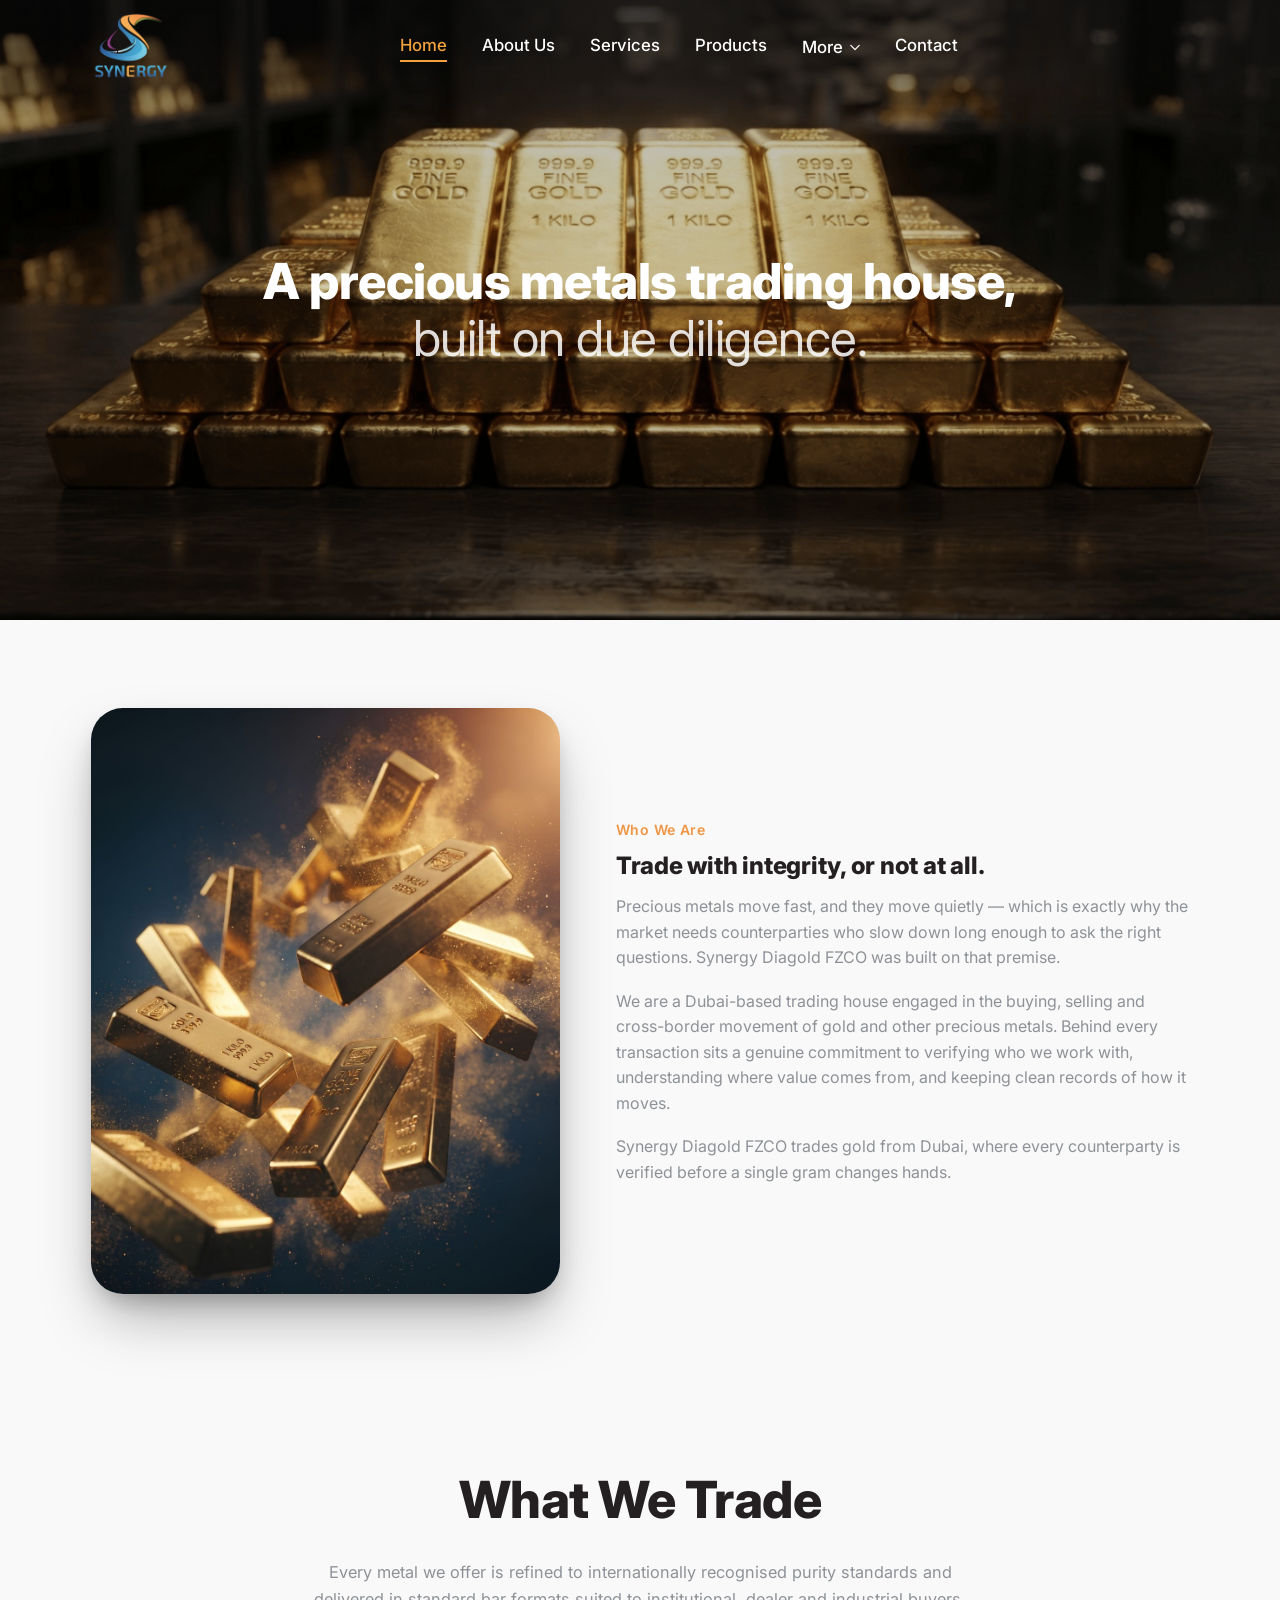
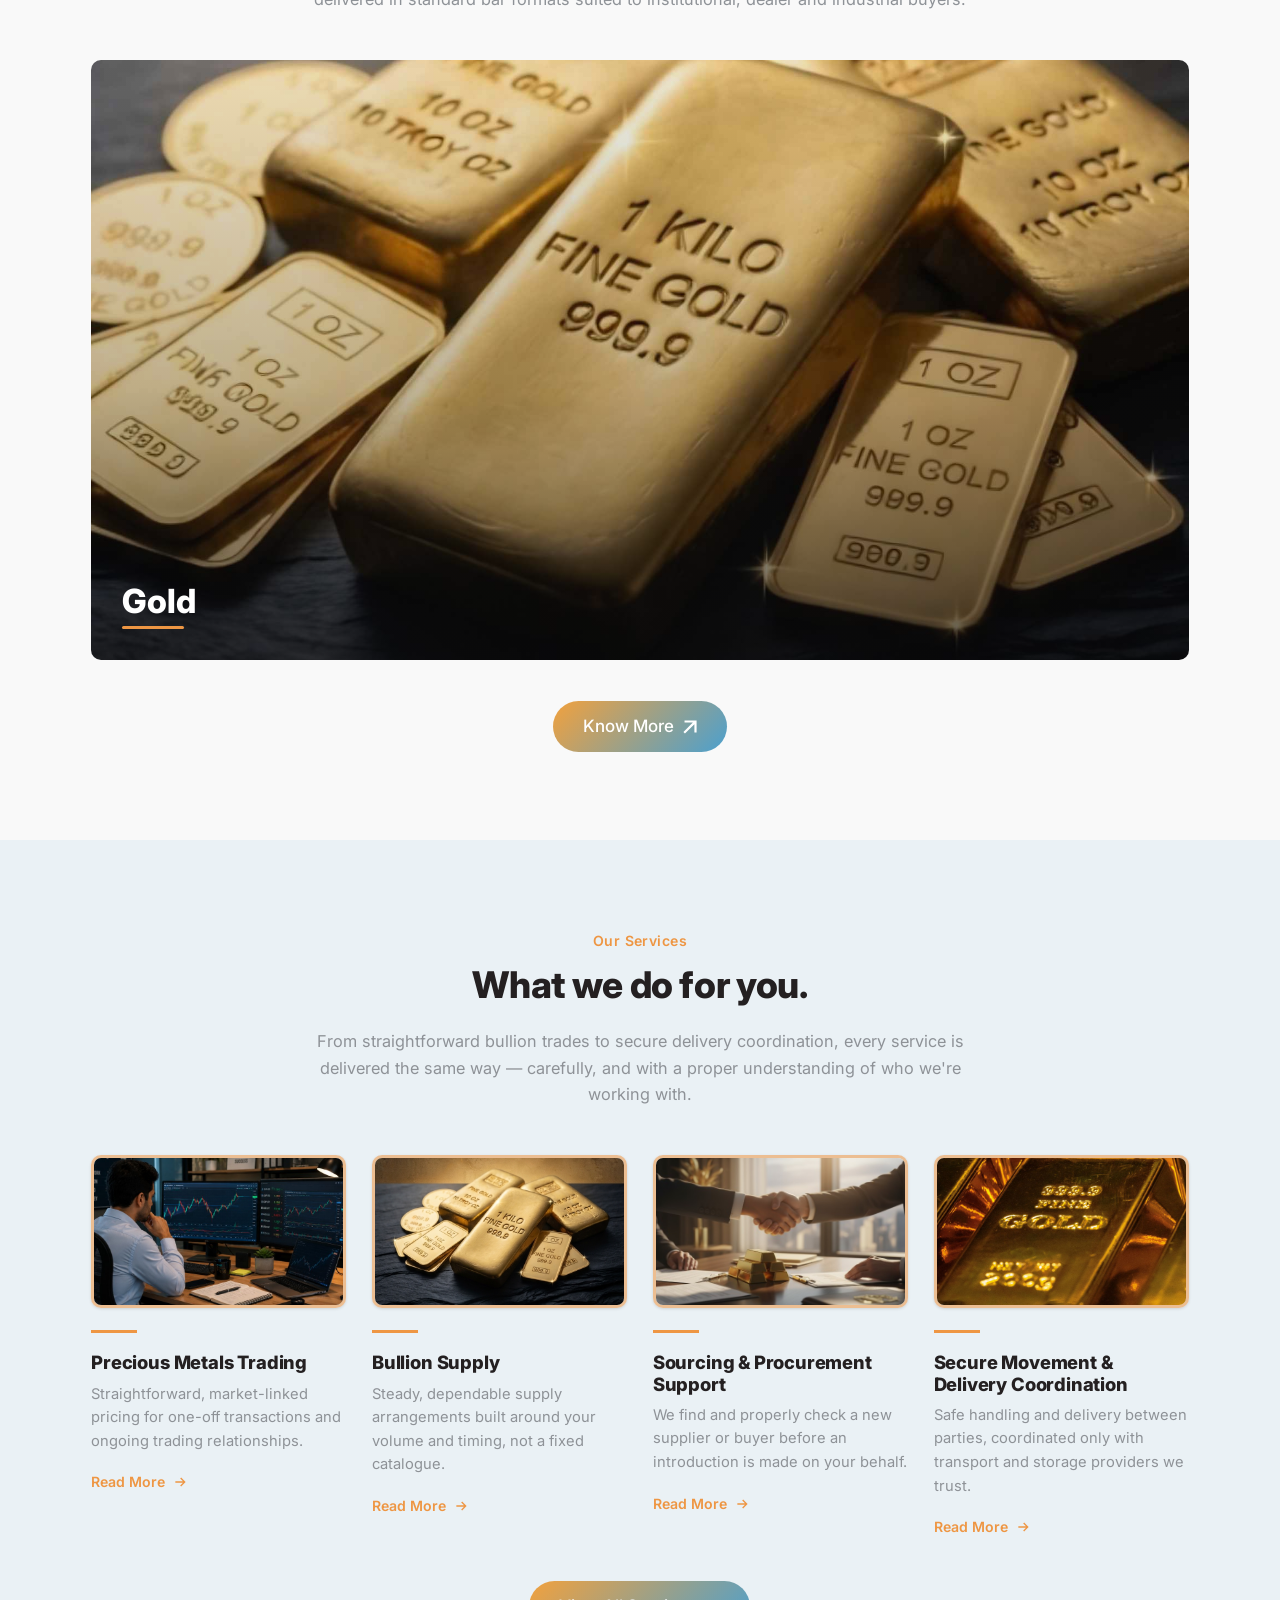
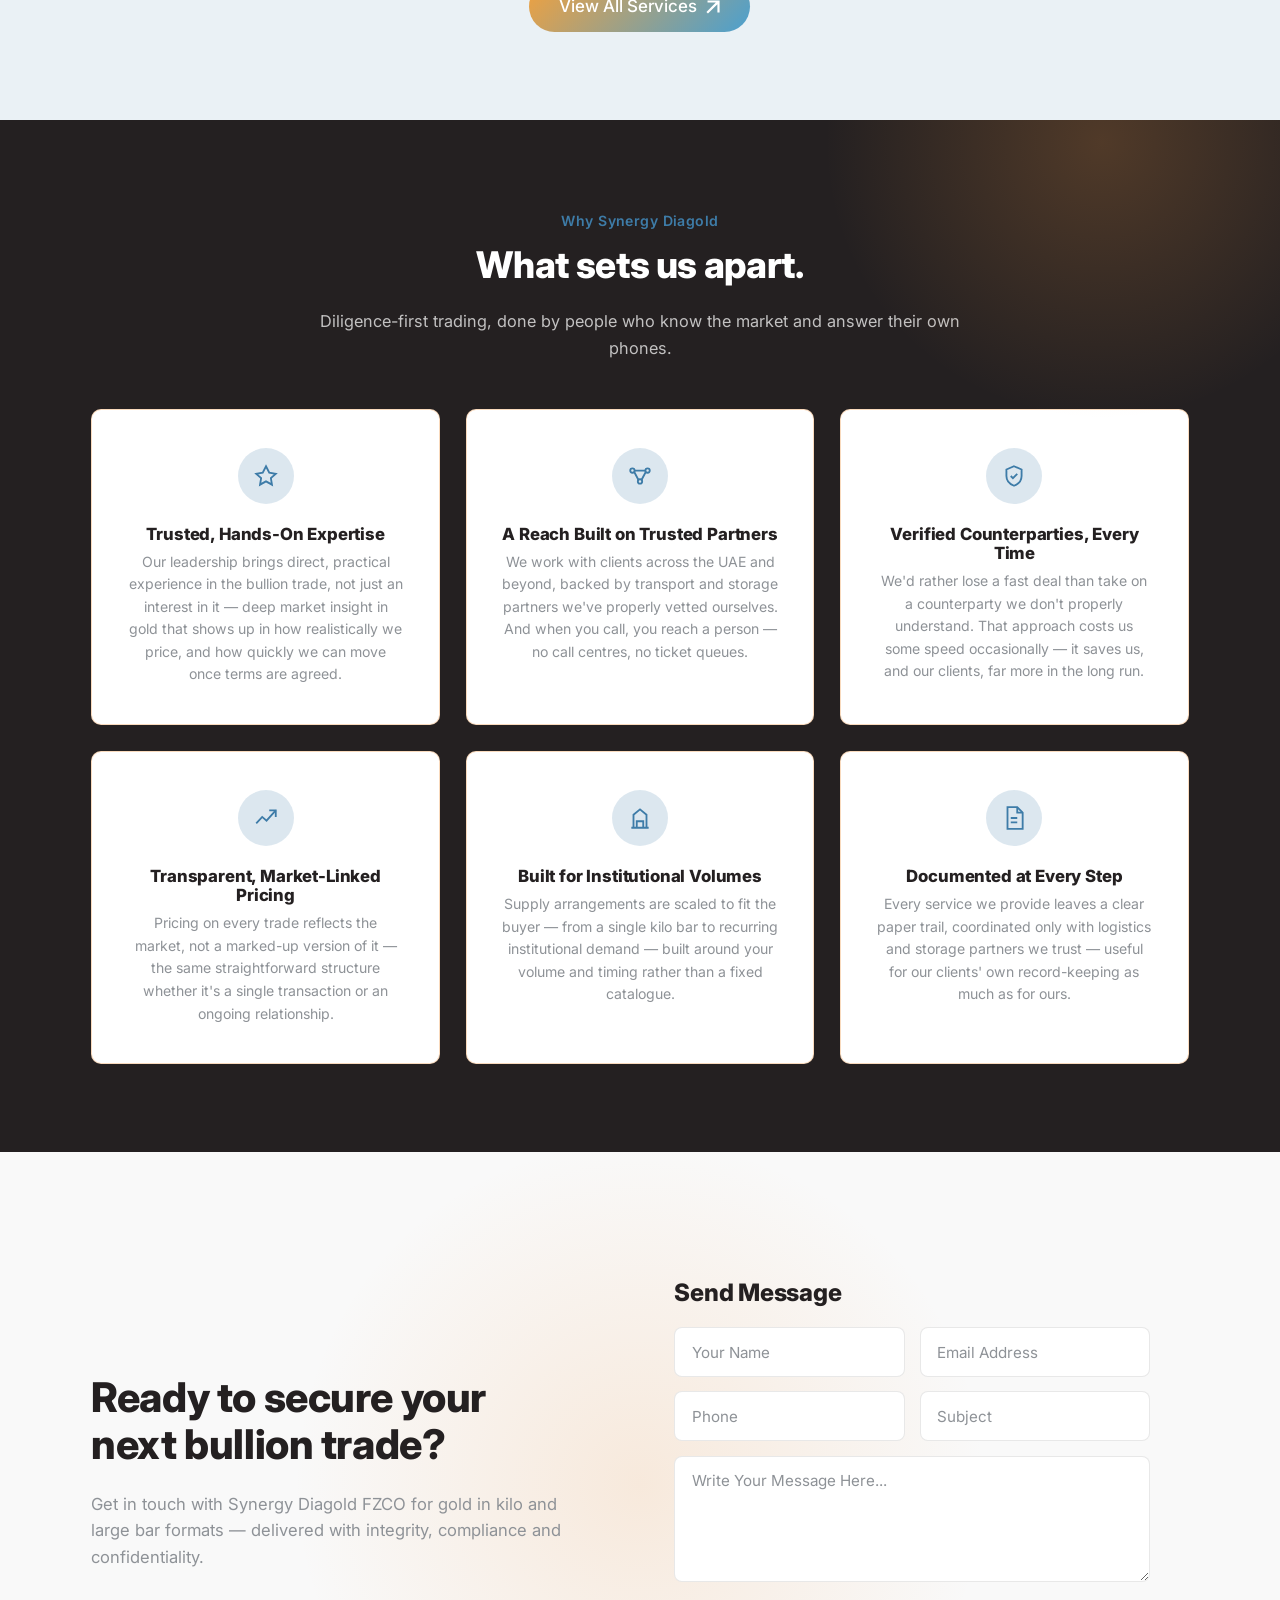
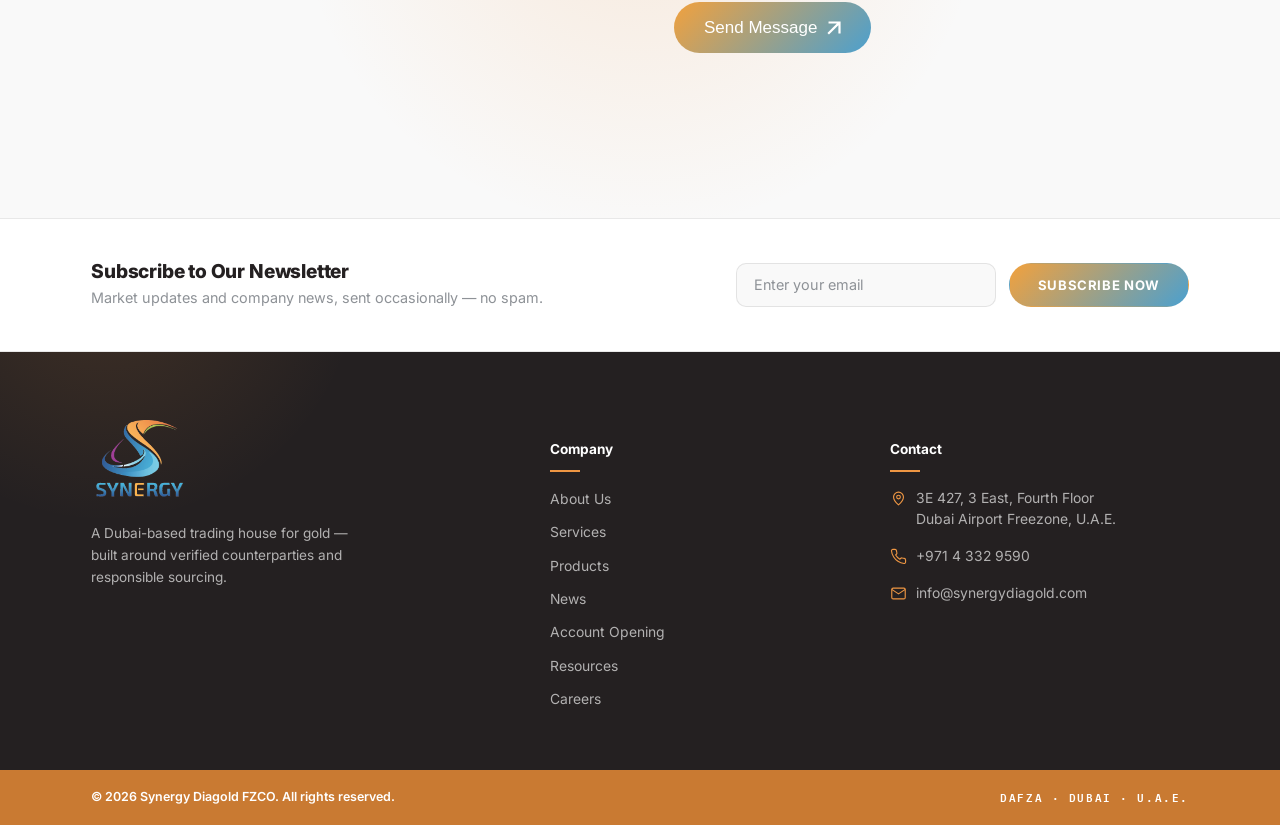
==== commit 8200a56b: "Remove silver, platinum and palladium content and images Co-Authored-By: Claude Sonnet 5.5 <noreply@" ====
--- a/index.html
+++ b/index.html
@@ -4,7 +4,7 @@
 <meta charset="UTF-8">
 <meta name="viewport" content="width=device-width, initial-scale=1.0">
 <title>Synergy Diagold FZCO — Precious Metals Trading House, Dubai</title>
-<meta name="description" content="Synergy Diagold FZCO trades gold, silver, platinum and palladium from Dubai, where every counterparty is verified before a single gram changes hands.">
+<meta name="description" content="Synergy Diagold FZCO trades gold from Dubai, where every counterparty is verified before a single gram changes hands.">
 <link rel="icon" type="image/png" sizes="32x32" href="assets/favicon-32.png">
 <link rel="icon" type="image/png" sizes="16x16" href="assets/favicon-16.png">
 <link rel="apple-touch-icon" sizes="180x180" href="assets/apple-touch-icon.png">
@@ -84,7 +84,7 @@
         <h2>Trade with integrity, or not at all.</h2>
         <p class="slate-text">Precious metals move fast, and they move quietly — which is exactly why the market needs counterparties who slow down long enough to ask the right questions. Synergy Diagold FZCO was built on that premise.</p>
         <p class="slate-text">We are a Dubai-based trading house engaged in the buying, selling and cross-border movement of gold and other precious metals. Behind every transaction sits a genuine commitment to verifying who we work with, understanding where value comes from, and keeping clean records of how it moves.</p>
-        <p class="slate-text">Synergy Diagold FZCO trades gold, silver, platinum and palladium from Dubai, where every counterparty is verified before a single gram changes hands.</p>
+        <p class="slate-text">Synergy Diagold FZCO trades gold from Dubai, where every counterparty is verified before a single gram changes hands.</p>
       </div>
     </div>
   </div>
@@ -105,22 +105,6 @@
           <span class="metal-panel-rule" aria-hidden="true"></span>
         </span>
       </button>
-      <button type="button" class="metal-panel" data-metal="silver">
-        <img src="images/silver%20bars.jpg" alt="Silver bullion bars">
-        <span class="metal-panel-shade" aria-hidden="true"></span>
-        <span class="metal-panel-label">
-          <span class="metal-panel-name">Silver</span>
-          <span class="metal-panel-rule" aria-hidden="true"></span>
-        </span>
-      </button>
-      <button type="button" class="metal-panel" data-metal="platinum">
-        <img src="images/platinum.jpg" alt="Platinum bullion bars">
-        <span class="metal-panel-shade" aria-hidden="true"></span>
-        <span class="metal-panel-label">
-          <span class="metal-panel-name">Platinum</span>
-          <span class="metal-panel-rule" aria-hidden="true"></span>
-        </span>
-      </button>
     </div>
     <div class="text-center" style="margin-top:2.6rem;">
       <a href="products.html" class="cta-arrow">
@@ -196,7 +180,7 @@
           <svg viewBox="0 0 24 24"><path d="M12 3l3 6 6 1-4.5 4 1 6L12 17l-5.5 3 1-6L3 10l6-1z"/></svg>
         </div>
         <h3>Trusted, Hands-On Expertise</h3>
-        <p>Our leadership brings direct, practical experience in the bullion trade, not just an interest in it &mdash; deep market insight across gold, silver, platinum and palladium that shows up in how realistically we price, and how quickly we can move once terms are agreed.</p>
+        <p>Our leadership brings direct, practical experience in the bullion trade, not just an interest in it &mdash; deep market insight in gold that shows up in how realistically we price, and how quickly we can move once terms are agreed.</p>
       </div>
       <div class="value-card reveal-fade d2">
         <div class="icon-badge">
@@ -242,7 +226,7 @@
     <div class="closing-cta-grid">
       <div class="closing-cta-copy">
         <h2 class="split-words">Ready to secure your next bullion trade?</h2>
-        <p class="slate-text">Get in touch with Synergy Diagold FZCO for gold, silver, platinum and palladium in kilo and large bar formats &mdash; delivered with integrity, compliance and confidentiality.</p>
+        <p class="slate-text">Get in touch with Synergy Diagold FZCO for gold in kilo and large bar formats &mdash; delivered with integrity, compliance and confidentiality.</p>
       </div>
       <div class="closing-cta-form-panel">
         <h3>Send Message</h3>
@@ -287,7 +271,7 @@
     <div class="footer-grid">
       <div class="footer-brand">
         <img src="assets/synergy-diagold-logo.png" alt="Synergy Diagold FZCO">
-        <p>A Dubai-based trading house for gold, silver and platinum — built around verified counterparties and responsible sourcing.</p>
+        <p>A Dubai-based trading house for gold — built around verified counterparties and responsible sourcing.</p>
       </div>
       <div class="footer-col">
         <h5>Company</h5>
--- a/css/style.css
+++ b/css/style.css
@@ -1257,7 +1257,7 @@
 
 /* ---------- Oversized page-header type ---------- */
 .page-header h1 { font-size: clamp(2.6rem, 7vw, 4.6rem); font-weight: 800; }
-.page-header .first-letter, .hero-tagline .first-letter { color: var(--indigo-light); }
+.page-header .first-letter, .hero-tagline .first-letter { color: var(--grad-start); }
 .hero-tagline .tone-soft { font-weight: 400; opacity: 0.85; }
 
 /* ---------- Footer — dark, so its white/gold text reads clearly and it
